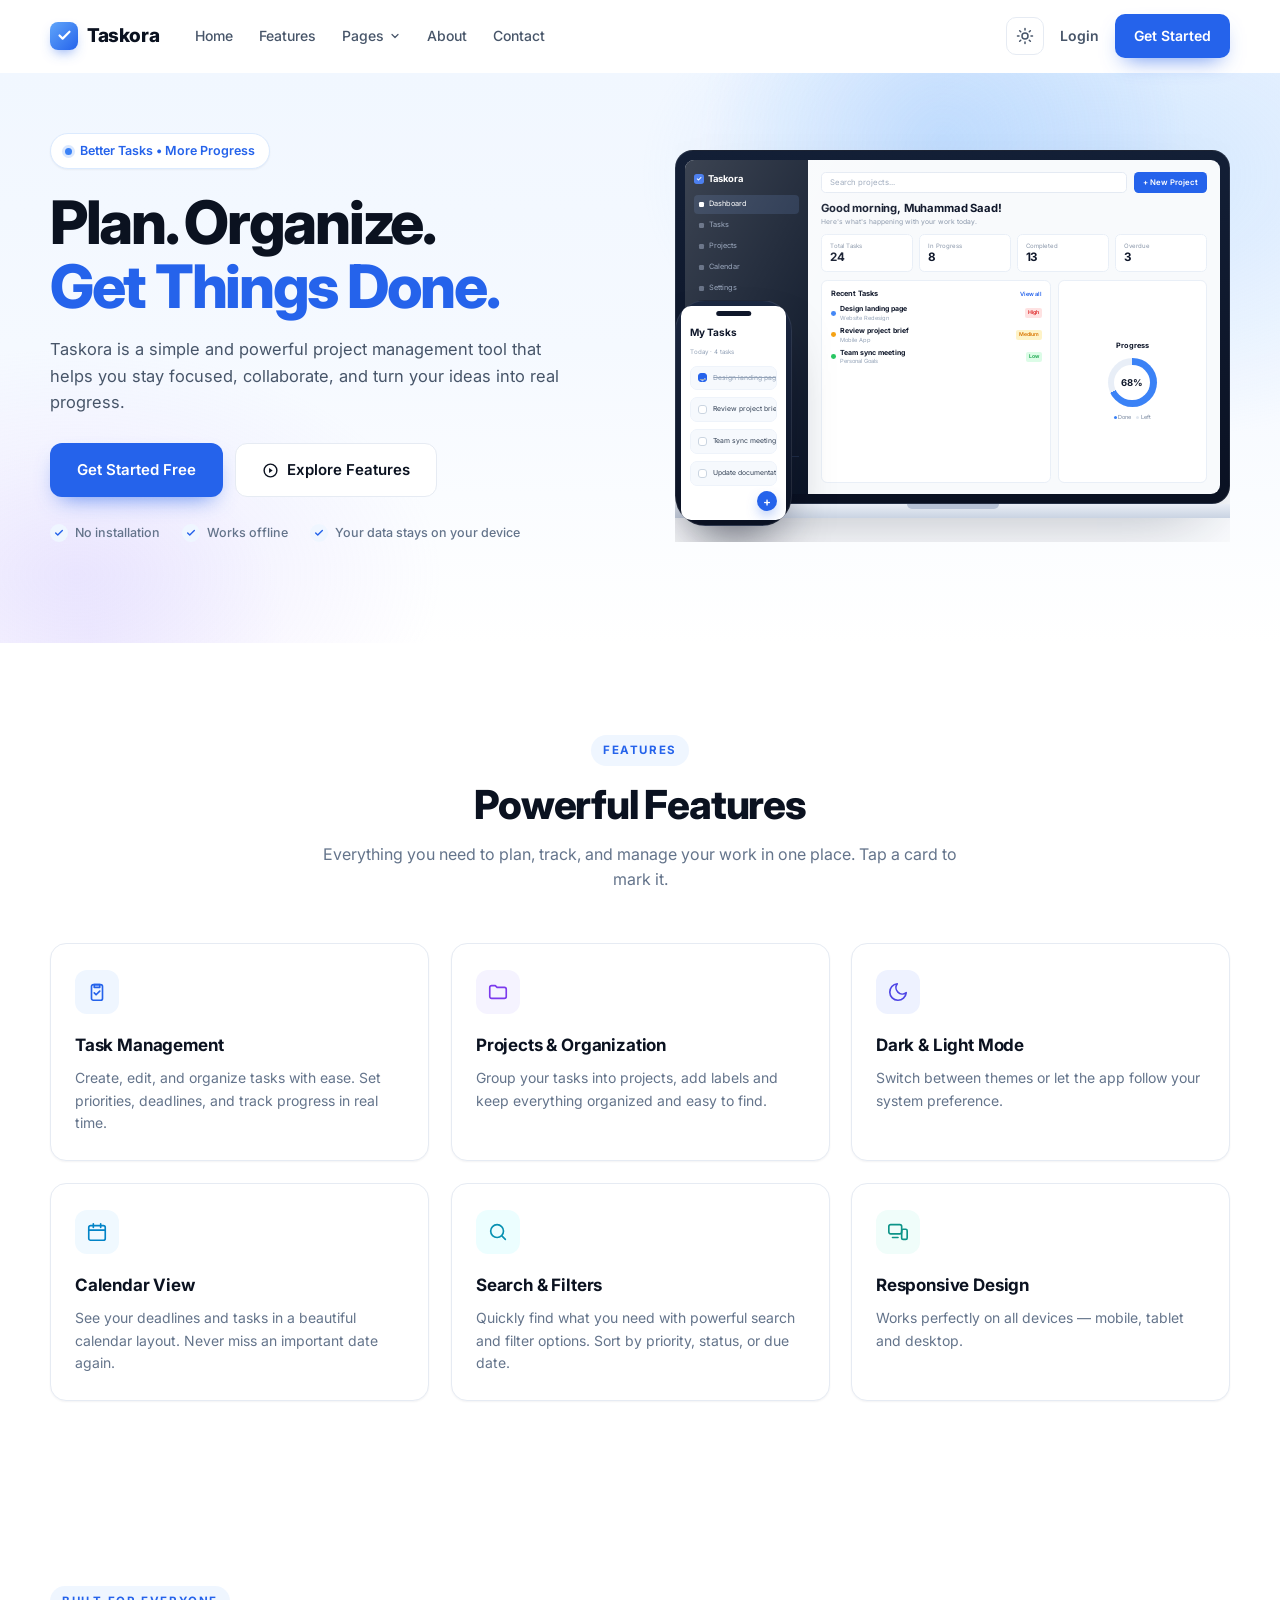
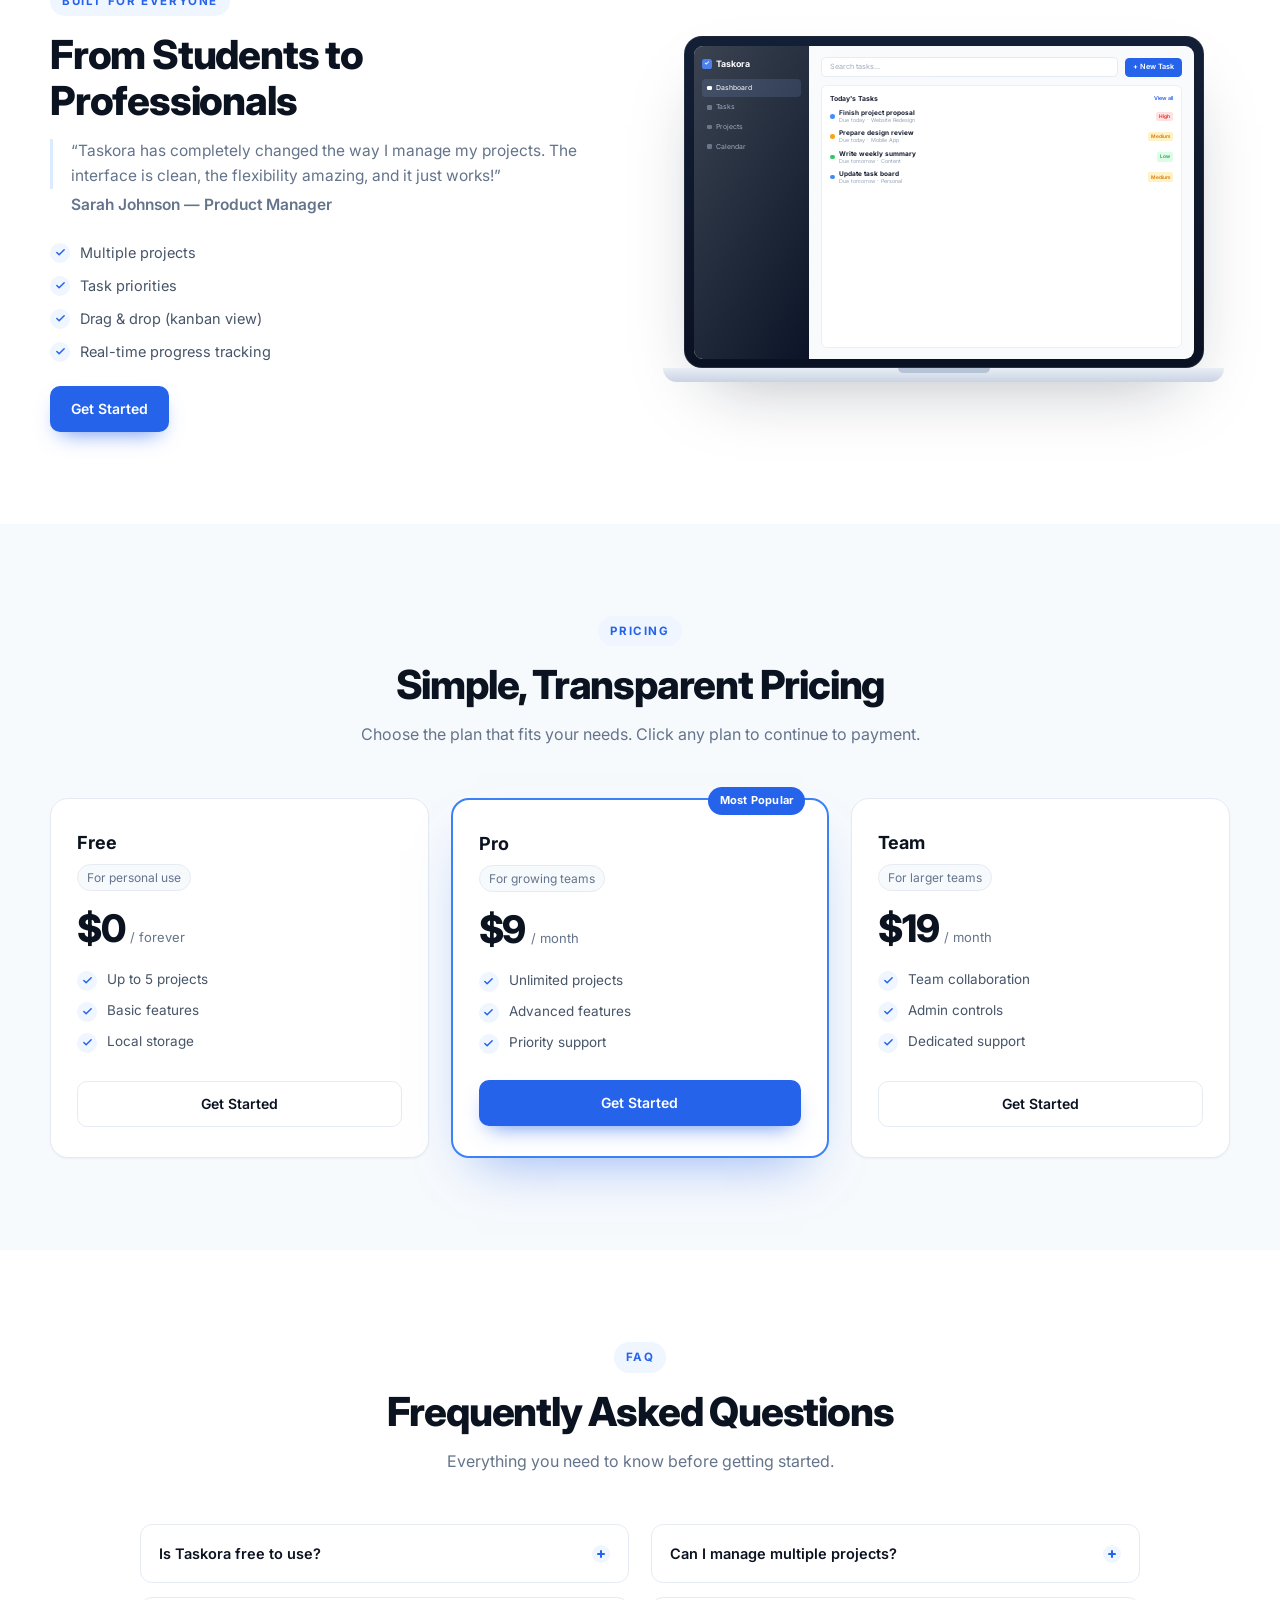
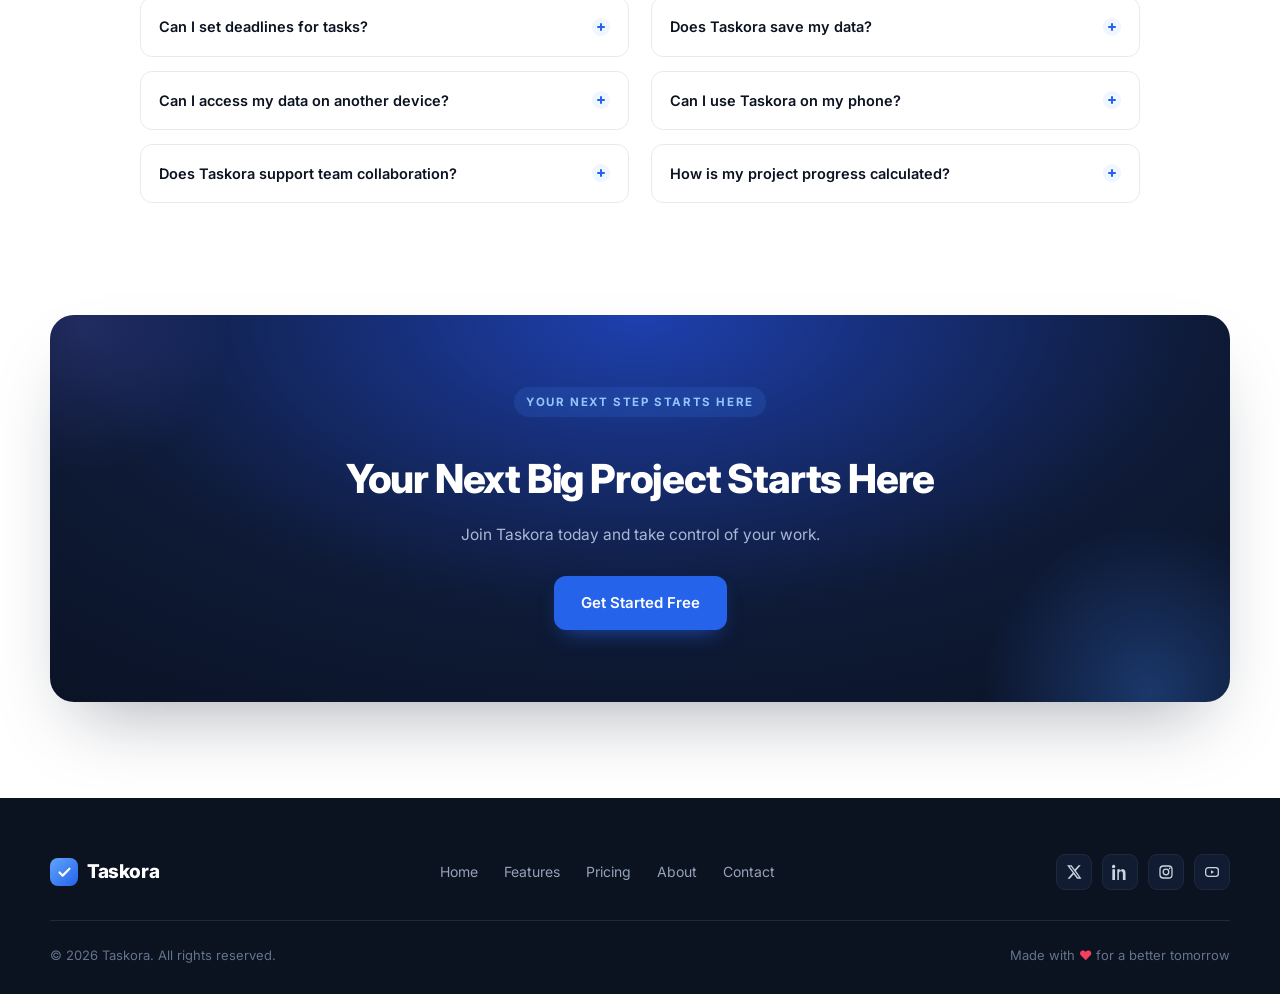
==== index.html @ 2af76110 "Add files via upload" ====
<!DOCTYPE html>
<html lang="en" data-theme="light">
<head>
<meta charset="UTF-8">
<meta name="viewport" content="width=device-width, initial-scale=1.0">
<title>Taskora — Plan. Organize. Get Things Done.</title>
<link rel="preconnect" href="https://fonts.googleapis.com">
<link rel="preconnect" href="https://fonts.gstatic.com" crossorigin>
<link href="https://fonts.googleapis.com/css2?family=Inter:wght@400;500;600;700;800&display=swap" rel="stylesheet">
<link rel="stylesheet" href="styles.css">
</head>
<body>

<header class="site-header" id="siteHeader">
  <div class="container nav">
    <a href="index.html" class="brand">
      <span class="brand-mark"><svg viewBox="0 0 24 24" width="15" height="15" fill="none" stroke="currentColor" stroke-width="3.4" stroke-linecap="round" stroke-linejoin="round"><path d="M20 6 9 17l-5-5"/></svg></span>
      Taskora
    </a>
    <nav class="nav-links" id="navLinks">
      <a href="index.html">Home</a>
      <a href="#features">Features</a>
      <div class="dropdown" id="pagesDropdown">
        <button class="dropdown-toggle" type="button" aria-expanded="false">Pages
          <svg width="12" height="12" viewBox="0 0 24 24" fill="none" stroke="currentColor" stroke-width="2.4" stroke-linecap="round" stroke-linejoin="round"><path d="m6 9 6 6 6-6"/></svg>
        </button>
        <div class="dropdown-menu" role="menu">
          <a href="app.html">Dashboard</a>
          <a href="app.html#tasks">Tasks</a>
          <a href="app.html#projects">Projects</a>
          <a href="app.html#calendar">Calendar</a>
          <a href="app.html#settings">Settings</a>
        </div>
      </div>
      <a href="#about">About</a>
      <a href="#contact">Contact</a>
      <div class="mobile-actions">
        <a href="signin.html" class="login">Login</a>
        <a href="loading.html" class="btn btn-primary">Get Started</a>
      </div>
    </nav>
    <div class="nav-actions">
      <button class="icon-btn theme-toggle" type="button" aria-label="Toggle theme">
        <svg class="icon-sun" viewBox="0 0 24 24" fill="none" stroke="currentColor" stroke-width="2" stroke-linecap="round"><circle cx="12" cy="12" r="4"/><path d="M12 2v2M12 20v2M4.9 4.9l1.4 1.4M17.7 17.7l1.4 1.4M2 12h2M20 12h2M4.9 19.1l1.4-1.4M17.7 6.3l1.4-1.4"/></svg>
        <svg class="icon-moon" viewBox="0 0 24 24" fill="none" stroke="currentColor" stroke-width="2" stroke-linecap="round" stroke-linejoin="round"><path d="M21 12.8A9 9 0 1 1 11.2 3a7 7 0 0 0 9.8 9.8z"/></svg>
      </button>
      <a href="signin.html" class="login">Login</a>
      <a href="loading.html" class="btn btn-primary">Get Started</a>
    </div>
    <button class="mobile-toggle" id="mobileToggle" type="button" aria-label="Open menu" aria-expanded="false">
      <svg width="20" height="20" viewBox="0 0 24 24" fill="none" stroke="currentColor" stroke-width="2.2" stroke-linecap="round"><path d="M4 7h16M4 12h16M4 17h16"/></svg>
    </button>
  </div>
</header>

<section class="hero">
  <div class="container hero-grid">
    <div class="hero-copy reveal">
      <span class="pill"><span class="dot"></span> Better Tasks • More Progress</span>
      <h1>Plan. Organize.<br><span class="text-blue">Get Things Done.</span></h1>
      <p>Taskora is a simple and powerful project management tool that helps you stay focused, collaborate, and turn your ideas into real progress.</p>
      <div class="hero-actions">
        <a href="loading.html" class="btn btn-primary btn-lg">Get Started Free</a>
        <a href="#features" class="btn btn-ghost btn-lg">
          <svg viewBox="0 0 24 24" width="17" height="17" fill="none" stroke="currentColor" stroke-width="2"><circle cx="12" cy="12" r="9"/><path d="m10 8.5 5 3.5-5 3.5z" fill="currentColor" stroke="none"/></svg>
          Explore Features
        </a>
      </div>
      <ul class="hero-points">
        <li><span class="tick-sm"><svg viewBox="0 0 24 24" width="10" height="10" fill="none" stroke="currentColor" stroke-width="3.4" stroke-linecap="round" stroke-linejoin="round"><path d="M20 6 9 17l-5-5"/></svg></span>No installation</li>
        <li><span class="tick-sm"><svg viewBox="0 0 24 24" width="10" height="10" fill="none" stroke="currentColor" stroke-width="3.4" stroke-linecap="round" stroke-linejoin="round"><path d="M20 6 9 17l-5-5"/></svg></span>Works offline</li>
        <li><span class="tick-sm"><svg viewBox="0 0 24 24" width="10" height="10" fill="none" stroke="currentColor" stroke-width="3.4" stroke-linecap="round" stroke-linejoin="round"><path d="M20 6 9 17l-5-5"/></svg></span>Your data stays on your device</li>
      </ul>
    </div>
    <div class="hero-visual reveal">
      <div class="device-laptop">
        <div class="laptop-screen">
          <div class="laptop-display">
            <div class="mini" aria-hidden="true">
              <aside class="mini-side">
                <div class="mini-brand"><span class="mini-mark">✓</span> Taskora</div>
                <div class="mini-nav"><span class="on">Dashboard</span><span>Tasks</span><span>Projects</span><span>Calendar</span><span>Settings</span></div>
                <div class="mini-user"><span class="ava">MS</span><div><b>Muhammad Saad</b><small>Free plan</small></div></div>
              </aside>
              <div class="mini-main">
                <div class="mini-top"><span class="mini-search">Search projects...</span><span class="mini-add">+ New Project</span></div>
                <div class="mini-greet">Good morning, Muhammad Saad!<span>Here's what's happening with your work today.</span></div>
                <div class="mini-stats">
                  <div class="mini-stat"><span>Total Tasks</span><b>24</b></div>
                  <div class="mini-stat"><span>In Progress</span><b>8</b></div>
                  <div class="mini-stat"><span>Completed</span><b>13</b></div>
                  <div class="mini-stat"><span>Overdue</span><b>3</b></div>
                </div>
                <div class="mini-bottom">
                  <div class="mini-panel">
                    <div class="mini-panel-head">Recent Tasks <span>View all</span></div>
                    <div class="mini-task"><i class="dot blue"></i><div><b>Design landing page</b><small>Website Redesign</small></div><em class="tag high">High</em></div>
                    <div class="mini-task"><i class="dot amber"></i><div><b>Review project brief</b><small>Mobile App</small></div><em class="tag med">Medium</em></div>
                    <div class="mini-task"><i class="dot green"></i><div><b>Team sync meeting</b><small>Personal Goals</small></div><em class="tag low">Low</em></div>
                  </div>
                  <div class="mini-panel center">
                    <div class="mini-panel-head">Progress</div>
                    <div class="donut" style="--p:68"><span>68%</span></div>
                    <div class="legend"><span><i style="background:#3b82f6"></i>Done</span><span><i style="background:#e2e8f0"></i>Left</span></div>
                  </div>
                </div>
              </div>
            </div>
          </div>
        </div>
        <div class="laptop-base"></div>
        <div class="device-phone" aria-hidden="true">
          <div class="phone-screen">
            <span class="phone-notch"></span>
            <div class="phone-title">My Tasks</div>
            <div class="phone-sub">Today · 4 tasks</div>
            <div class="phone-item done"><span class="cb">✓</span> Design landing page</div>
            <div class="phone-item"><span class="cb"></span> Review project brief</div>
            <div class="phone-item"><span class="cb"></span> Team sync meeting</div>
            <div class="phone-item"><span class="cb"></span> Update documentation</div>
            <div class="phone-fab">+</div>
          </div>
        </div>
      </div>
    </div>
  </div>
</section>

<section class="section" id="features">
  <div class="container">
    <div class="section-head reveal">
      <span class="eyebrow">Features</span>
      <h2>Powerful Features</h2>
      <p>Everything you need to plan, track, and manage your work in one place. Tap a card to mark it.</p>
    </div>
    <div class="features-grid" id="featuresGrid">
      <article class="feature-card reveal" data-feature="task-management">
        <div class="f-icon blue"><svg viewBox="0 0 24 24" fill="none" stroke="currentColor" stroke-width="1.8" stroke-linecap="round" stroke-linejoin="round"><rect x="6" y="4" width="12" height="17" rx="2"/><path d="M9 4h6v3H9z"/><path d="m9 13 2 2 4-4"/></svg></div>
        <h3>Task Management</h3>
        <p>Create, edit, and organize tasks with ease. Set priorities, deadlines, and track progress in real time.</p>
      </article>
      <article class="feature-card reveal" data-feature="projects" style="transition-delay:.06s">
        <div class="f-icon violet"><svg viewBox="0 0 24 24" fill="none" stroke="currentColor" stroke-width="1.8" stroke-linecap="round" stroke-linejoin="round"><path d="M3 7a2 2 0 0 1 2-2h4l2 2h8a2 2 0 0 1 2 2v8a2 2 0 0 1-2 2H5a2 2 0 0 1-2-2z"/></svg></div>
        <h3>Projects &amp; Organization</h3>
        <p>Group your tasks into projects, add labels and keep everything organized and easy to find.</p>
      </article>
      <article class="feature-card reveal" data-feature="dark-light" style="transition-delay:.12s">
        <div class="f-icon indigo"><svg viewBox="0 0 24 24" fill="none" stroke="currentColor" stroke-width="1.8" stroke-linecap="round" stroke-linejoin="round"><path d="M21 12.8A9 9 0 1 1 11.2 3a7 7 0 0 0 9.8 9.8z"/></svg></div>
        <h3>Dark &amp; Light Mode</h3>
        <p>Switch between themes or let the app follow your system preference.</p>
      </article>
      <article class="feature-card reveal" data-feature="calendar" style="transition-delay:.18s">
        <div class="f-icon sky"><svg viewBox="0 0 24 24" fill="none" stroke="currentColor" stroke-width="1.8" stroke-linecap="round" stroke-linejoin="round"><rect x="3" y="5" width="18" height="16" rx="2"/><path d="M8 3v4M16 3v4M3 10h18"/></svg></div>
        <h3>Calendar View</h3>
        <p>See your deadlines and tasks in a beautiful calendar layout. Never miss an important date again.</p>
      </article>
      <article class="feature-card reveal" data-feature="search" style="transition-delay:.24s">
        <div class="f-icon cyan"><svg viewBox="0 0 24 24" fill="none" stroke="currentColor" stroke-width="1.8" stroke-linecap="round" stroke-linejoin="round"><circle cx="11" cy="11" r="7"/><path d="m20 20-3.5-3.5"/></svg></div>
        <h3>Search &amp; Filters</h3>
        <p>Quickly find what you need with powerful search and filter options. Sort by priority, status, or due date.</p>
      </article>
      <article class="feature-card reveal" data-feature="responsive" style="transition-delay:.3s">
        <div class="f-icon teal"><svg viewBox="0 0 24 24" fill="none" stroke="currentColor" stroke-width="1.8" stroke-linecap="round" stroke-linejoin="round"><rect x="2" y="4" width="14" height="10" rx="2"/><path d="M6 18h6"/><rect x="16" y="9" width="6" height="11" rx="1.5"/></svg></div>
        <h3>Responsive Design</h3>
        <p>Works perfectly on all devices — mobile, tablet and desktop.</p>
      </article>
    </div>
  </div>
</section>



<section class="section" id="about">
  <div class="container split">
    <div class="reveal">
      <span class="eyebrow">Built for Everyone</span>
      <h2>From Students to Professionals</h2>
      <p class="quote">“Taskora has completely changed the way I manage my projects. The interface is clean, the flexibility amazing, and it just works!”</p>
      <p class="quote-author">Sarah Johnson — Product Manager</p>
      <ul class="check-list">
        <li><span class="tick"><svg viewBox="0 0 24 24" width="11" height="11" fill="none" stroke="currentColor" stroke-width="3.2" stroke-linecap="round" stroke-linejoin="round"><path d="M20 6 9 17l-5-5"/></svg></span>Multiple projects</li>
        <li><span class="tick"><svg viewBox="0 0 24 24" width="11" height="11" fill="none" stroke="currentColor" stroke-width="3.2" stroke-linecap="round" stroke-linejoin="round"><path d="M20 6 9 17l-5-5"/></svg></span>Task priorities</li>
        <li><span class="tick"><svg viewBox="0 0 24 24" width="11" height="11" fill="none" stroke="currentColor" stroke-width="3.2" stroke-linecap="round" stroke-linejoin="round"><path d="M20 6 9 17l-5-5"/></svg></span>Drag &amp; drop (kanban view)</li>
        <li><span class="tick"><svg viewBox="0 0 24 24" width="11" height="11" fill="none" stroke="currentColor" stroke-width="3.2" stroke-linecap="round" stroke-linejoin="round"><path d="M20 6 9 17l-5-5"/></svg></span>Real-time progress tracking</li>
      </ul>
      <a href="loading.html" class="btn btn-primary">Get Started</a>
    </div>
    <div class="reveal">
      <div class="device-laptop" style="max-width:520px;margin:0 auto">
        <div class="laptop-screen">
          <div class="laptop-display">
            <div class="mini" aria-hidden="true">
              <aside class="mini-side">
                <div class="mini-brand"><span class="mini-mark">✓</span> Taskora</div>
                <div class="mini-nav"><span class="on">Dashboard</span><span>Tasks</span><span>Projects</span><span>Calendar</span></div>
              </aside>
              <div class="mini-main">
                <div class="mini-top"><span class="mini-search">Search tasks...</span><span class="mini-add">+ New Task</span></div>
                <div class="mini-panel grow">
                  <div class="mini-panel-head">Today's Tasks <span>View all</span></div>
                  <div class="mini-task"><i class="dot blue"></i><div><b>Finish project proposal</b><small>Due today · Website Redesign</small></div><em class="tag high">High</em></div>
                  <div class="mini-task"><i class="dot amber"></i><div><b>Prepare design review</b><small>Due today · Mobile App</small></div><em class="tag med">Medium</em></div>
                  <div class="mini-task"><i class="dot green"></i><div><b>Write weekly summary</b><small>Due tomorrow · Content</small></div><em class="tag low">Low</em></div>
                  <div class="mini-task"><i class="dot blue"></i><div><b>Update task board</b><small>Due tomorrow · Personal</small></div><em class="tag med">Medium</em></div>
                </div>
              </div>
            </div>
          </div>
        </div>
        <div class="laptop-base"></div>
      </div>
    </div>
  </div>
</section>

<section class="section pricing" id="pricing">
  <div class="container">
    <div class="section-head reveal">
      <span class="eyebrow">Pricing</span>
      <h2>Simple, Transparent Pricing</h2>
      <p>Choose the plan that fits your needs. Click any plan to continue to payment.</p>
    </div>
    <div class="pricing-grid">
      <article class="price-card reveal" data-plan="free">
        <h3>Free</h3><span class="badge-soft">For personal use</span>
        <div class="price"><strong>$0</strong><span>/ forever</span></div>
        <ul class="check-list small">
          <li><span class="tick"><svg viewBox="0 0 24 24" width="11" height="11" fill="none" stroke="currentColor" stroke-width="3.2" stroke-linecap="round" stroke-linejoin="round"><path d="M20 6 9 17l-5-5"/></svg></span>Up to 5 projects</li>
          <li><span class="tick"><svg viewBox="0 0 24 24" width="11" height="11" fill="none" stroke="currentColor" stroke-width="3.2" stroke-linecap="round" stroke-linejoin="round"><path d="M20 6 9 17l-5-5"/></svg></span>Basic features</li>
          <li><span class="tick"><svg viewBox="0 0 24 24" width="11" height="11" fill="none" stroke="currentColor" stroke-width="3.2" stroke-linecap="round" stroke-linejoin="round"><path d="M20 6 9 17l-5-5"/></svg></span>Local storage</li>
        </ul>
        <a href="payment.html?plan=free" class="btn btn-ghost btn-block">Get Started</a>
      </article>
      <article class="price-card popular reveal" data-plan="pro" style="transition-delay:.06s">
        <span class="popular-badge">Most Popular</span>
        <h3>Pro</h3><span class="badge-soft">For growing teams</span>
        <div class="price"><strong>$9</strong><span>/ month</span></div>
        <ul class="check-list small">
          <li><span class="tick"><svg viewBox="0 0 24 24" width="11" height="11" fill="none" stroke="currentColor" stroke-width="3.2" stroke-linecap="round" stroke-linejoin="round"><path d="M20 6 9 17l-5-5"/></svg></span>Unlimited projects</li>
          <li><span class="tick"><svg viewBox="0 0 24 24" width="11" height="11" fill="none" stroke="currentColor" stroke-width="3.2" stroke-linecap="round" stroke-linejoin="round"><path d="M20 6 9 17l-5-5"/></svg></span>Advanced features</li>
          <li><span class="tick"><svg viewBox="0 0 24 24" width="11" height="11" fill="none" stroke="currentColor" stroke-width="3.2" stroke-linecap="round" stroke-linejoin="round"><path d="M20 6 9 17l-5-5"/></svg></span>Priority support</li>
        </ul>
        <a href="payment.html?plan=pro" class="btn btn-primary btn-block">Get Started</a>
      </article>
      <article class="price-card reveal" data-plan="team" style="transition-delay:.12s">
        <h3>Team</h3><span class="badge-soft">For larger teams</span>
        <div class="price"><strong>$19</strong><span>/ month</span></div>
        <ul class="check-list small">
          <li><span class="tick"><svg viewBox="0 0 24 24" width="11" height="11" fill="none" stroke="currentColor" stroke-width="3.2" stroke-linecap="round" stroke-linejoin="round"><path d="M20 6 9 17l-5-5"/></svg></span>Team collaboration</li>
          <li><span class="tick"><svg viewBox="0 0 24 24" width="11" height="11" fill="none" stroke="currentColor" stroke-width="3.2" stroke-linecap="round" stroke-linejoin="round"><path d="M20 6 9 17l-5-5"/></svg></span>Admin controls</li>
          <li><span class="tick"><svg viewBox="0 0 24 24" width="11" height="11" fill="none" stroke="currentColor" stroke-width="3.2" stroke-linecap="round" stroke-linejoin="round"><path d="M20 6 9 17l-5-5"/></svg></span>Dedicated support</li>
        </ul>
        <a href="payment.html?plan=team" class="btn btn-ghost btn-block">Get Started</a>
      </article>
    </div>
  </div>
</section>

<section class="section" id="faq">
  <div class="container">
    <div class="section-head reveal">
      <span class="eyebrow">FAQ</span>
      <h2>Frequently Asked Questions</h2>
      <p>Everything you need to know before getting started.</p>
    </div>
    <div class="faq-grid" id="faqGrid">
      <div class="faq-item reveal">
        <button class="faq-q" type="button" aria-expanded="false">Is Taskora free to use?<span class="plus"></span></button>
        <div class="faq-a"><p>Yes. Taskora offers a free plan with core task and project features. Paid plans unlock additional capacity and advanced options.</p></div>
      </div>
      <div class="faq-item reveal">
        <button class="faq-q" type="button" aria-expanded="false">Can I manage multiple projects?<span class="plus"></span></button>
        <div class="faq-a"><p>Yes. Create as many projects as your plan allows, group related tasks, and track each project’s progress from actual task completion.</p></div>
      </div>
      <div class="faq-item reveal">
        <button class="faq-q" type="button" aria-expanded="false">Can I set deadlines for tasks?<span class="plus"></span></button>
        <div class="faq-a"><p>Yes. Add due dates to any task and see them in your task list and calendar.</p></div>
      </div>
      <div class="faq-item reveal">
        <button class="faq-q" type="button" aria-expanded="false">Does Taskora save my data?<span class="plus"></span></button>
        <div class="faq-a"><p>Taskora stores your data locally in your browser. Clearing browser data may remove locally stored tasks, so export important work if needed.</p></div>
      </div>
      <div class="faq-item reveal">
        <button class="faq-q" type="button" aria-expanded="false">Can I access my data on another device?<span class="plus"></span></button>
        <div class="faq-a"><p>Cross-device sync requires a cloud account. In the local-first version, data stays on the device where it was created.</p></div>
      </div>
      <div class="faq-item reveal">
        <button class="faq-q" type="button" aria-expanded="false">Can I use Taskora on my phone?<span class="plus"></span></button>
        <div class="faq-a"><p>Yes. The interface is fully responsive and designed for mobile, tablet, and desktop screens.</p></div>
      </div>
      <div class="faq-item reveal">
        <button class="faq-q" type="button" aria-expanded="false">Does Taskora support team collaboration?<span class="plus"></span></button>
        <div class="faq-a"><p>Shared projects and real-time collaboration are part of the Team plan. Solo plans focus on personal task and project management.</p></div>
      </div>
      <div class="faq-item reveal">
        <button class="faq-q" type="button" aria-expanded="false">How is my project progress calculated?<span class="plus"></span></button>
        <div class="faq-a"><p>Progress is calculated from the status of the tasks inside each project. Completing a task updates the project’s progress immediately.</p></div>
      </div>
    </div>
  </div>
</section>

<section class="cta-section">
  <div class="container">
    <div class="cta-card reveal">
      <span class="eyebrow">Your Next Step Starts Here</span>
      <h2>Your Next Big Project Starts Here</h2>
      <p>Join Taskora today and take control of your work.</p>
      <a href="loading.html" class="btn btn-primary btn-lg">Get Started Free</a>
    </div>
  </div>
</section>

<footer class="site-footer" id="contact">
  <div class="container">
    <div class="footer-top">
      <a href="index.html" class="brand">
        <span class="brand-mark"><svg viewBox="0 0 24 24" width="15" height="15" fill="none" stroke="currentColor" stroke-width="3.4" stroke-linecap="round" stroke-linejoin="round"><path d="M20 6 9 17l-5-5"/></svg></span>
        Taskora
      </a>
      <nav class="footer-nav">
        <a href="index.html">Home</a>
        <a href="#features">Features</a>
        <a href="#pricing">Pricing</a>
        <a href="#about">About</a>
        <a href="#contact">Contact</a>
      </nav>
      <div class="socials">
        <a href="https://x.com" target="_blank" rel="noopener" class="social"><svg viewBox="0 0 24 24" fill="currentColor"><path d="M18.9 2H22l-7.2 8.2L23.3 22h-6.6l-5.2-6.8L5.6 22H2.4l7.7-8.8L1.6 2h6.8l4.7 6.2L18.9 2zm-1.2 18h1.8L7.4 3.9H5.5L17.7 20z"/></svg></a>
        <a href="https://linkedin.com" target="_blank" rel="noopener" class="social"><svg viewBox="0 0 24 24" fill="currentColor"><path d="M4.98 3.5A2.5 2.5 0 1 1 0 3.5a2.5 2.5 0 0 1 4.98 0zM.5 8h4v16h-4zM8 8h3.8v2.2h.1c.5-1 1.8-2.2 3.7-2.2 4 0 4.7 2.6 4.7 6V24h-4v-8.5c0-2-.04-4.6-2.8-4.6-2.8 0-3.2 2.2-3.2 4.5V24H8z"/></svg></a>
        <a href="https://instagram.com" target="_blank" rel="noopener" class="social"><svg viewBox="0 0 24 24" fill="none" stroke="currentColor" stroke-width="1.9"><rect x="3" y="3" width="18" height="18" rx="5"/><circle cx="12" cy="12" r="4.2"/><circle cx="17.4" cy="6.6" r="1.2" fill="currentColor" stroke="none"/></svg></a>
        <a href="https://youtube.com" target="_blank" rel="noopener" class="social"><svg viewBox="0 0 24 24" fill="none" stroke="currentColor" stroke-width="1.9" stroke-linejoin="round"><rect x="2.5" y="5.5" width="19" height="13" rx="4"/><path d="m10.5 9.5 4.5 2.5-4.5 2.5z" fill="currentColor" stroke="none"/></svg></a>
      </div>
    </div>
    <div class="footer-bottom">
      <span>© 2026 Taskora. All rights reserved.</span>
      <span>Made with <span class="heart">♥</span> for a better tomorrow</span>
    </div>
  </div>
</footer>

<script src="app.js"></script>
<script>
(function(){
  'use strict';

  /* Header scroll */
  const header = document.getElementById('siteHeader');
  window.addEventListener('scroll', () => {
    header.classList.toggle('scrolled', window.scrollY > 8);
  }, { passive:true });

  /* Mobile menu */
  const mt = document.getElementById('mobileToggle');
  const nav = document.getElementById('navLinks');
  if (mt && nav){
    mt.addEventListener('click', () => {
      const open = nav.classList.toggle('open');
      mt.setAttribute('aria-expanded', String(open));
    });
    nav.querySelectorAll('a').forEach(a => a.addEventListener('click', () => {
      nav.classList.remove('open'); mt.setAttribute('aria-expanded','false');
    }));
  }

  /* Pages dropdown */
  const dd = document.getElementById('pagesDropdown');
  if (dd){
    const btn = dd.querySelector('.dropdown-toggle');
    btn.addEventListener('click', e => {
      e.stopPropagation();
      const open = dd.classList.toggle('open');
      btn.setAttribute('aria-expanded', String(open));
    });
    document.addEventListener('click', () => {
      dd.classList.remove('open'); btn.setAttribute('aria-expanded','false');
    });
  }

  /* Reveal */
  const io = 'IntersectionObserver' in window
    ? new IntersectionObserver(entries => {
        entries.forEach(en => {
          if (en.isIntersecting){ en.target.classList.add('visible'); io.unobserve(en.target); }
        });
      }, { threshold:0.1, rootMargin:'0px 0px -50px 0px' })
    : null;
  document.querySelectorAll('.reveal').forEach(el => io ? io.observe(el) : el.classList.add('visible'));

  /* ================= FEATURE CARDS: CLICK → SCALE + MARK ================= */
  document.querySelectorAll('.feature-card').forEach(card => {
    card.addEventListener('click', () => {
      const wasSelected = card.classList.contains('selected');
      card.classList.toggle('selected');

      // Smooth upscale bounce on every click
      card.animate([
        { transform: 'scale(1)' },
        { transform: 'scale(1.06)' },
        { transform: wasSelected ? 'scale(1)' : 'scale(1.03)' }
      ], {
        duration: 380,
        easing: 'cubic-bezier(.2,.7,.2,1)',
        fill: 'forwards'
      });

      // Small toast on selection
      if (!wasSelected){
        const title = card.querySelector('h3')?.textContent || 'Feature';
        TK.toast('✓ Marked: ' + title, 'success');
      }
    });
  });

  /* ================= PRICING CARD: WHOLE CARD → PAYMENT ================= */
  document.querySelectorAll('.price-card').forEach(card => {
    card.addEventListener('click', e => {
      // If clicked directly on the anchor, let default happen
      if (e.target.closest('a')) return;
      const plan = card.dataset.plan || 'free';
      window.location.href = 'payment.html?plan=' + encodeURIComponent(plan);
    });
  });

  /* ================= FAQ SMOOTH ACCORDION ================= */
  document.querySelectorAll('.faq-item').forEach(item => {
    const btn = item.querySelector('.faq-q');
    const panel = item.querySelector('.faq-a');
    if (!btn || !panel) return;
    btn.addEventListener('click', () => {
      const isOpen = item.classList.toggle('open');
      btn.setAttribute('aria-expanded', String(isOpen));
      panel.style.maxHeight = isOpen ? panel.scrollHeight + 'px' : '0px';
    });
  });
  window.addEventListener('resize', () => {
    document.querySelectorAll('.faq-item.open .faq-a').forEach(p => {
      p.style.maxHeight = p.scrollHeight + 'px';
    });
  });
})();
</script>
</body>
</html>
---- styles.css ----
/* ============================================================
   TOKENS
   ============================================================ */
:root{
  --blue-700:#1d4ed8; --blue-600:#2563eb; --blue-500:#3b82f6;
  --blue-100:#dbeafe; --blue-50:#eff6ff;
  --ink:#0b1220; --slate-700:#334155; --slate-600:#475569;
  --slate-500:#64748b; --slate-400:#94a3b8;
  --line:#e6ebf3; --bg:#fff; --bg-soft:#f7fafd; --card:#fff;
  --nav-bg:rgba(255,255,255,.85);
  --shadow-sm:0 1px 2px rgba(15,23,42,.05);
  --shadow-md:0 14px 34px -16px rgba(15,23,42,.22);
  --shadow-lg:0 36px 70px -28px rgba(15,23,42,.35);
  --danger:#dc2626; --danger-bg:#fef2f2;
  --success:#16a34a;
  --nav-h:72px;
}
[data-theme="dark"]{
  --ink:#e9eefb; --slate-700:#c7d2e4; --slate-600:#a7b3c8;
  --slate-500:#8b98ae; --slate-400:#6e7d95;
  --line:#1c2740; --bg:#0a1122; --bg-soft:#0d162c; --card:#0f1a33;
  --blue-50:#0e1c38; --nav-bg:rgba(10,17,34,.85);
  --shadow-sm:0 1px 2px rgba(0,0,0,.4);
  --shadow-md:0 14px 34px -16px rgba(0,0,0,.6);
  --shadow-lg:0 36px 70px -28px rgba(0,0,0,.7);
  --danger:#f87171; --danger-bg:#2a0f14;
  --success:#4ade80;
}
*,*::before,*::after{box-sizing:border-box}
html{scroll-behavior:smooth;overflow-x:hidden}
body{
  margin:0;font-family:'Inter',system-ui,-apple-system,'Segoe UI',Roboto,sans-serif;
  background:var(--bg);color:var(--ink);line-height:1.6;
  -webkit-font-smoothing:antialiased;overflow-x:hidden;max-width:100vw;
  transition:background-color .3s,color .3s;
}
h1,h2,h3,h4,p{margin:0} a{color:inherit;text-decoration:none}
button{font:inherit;color:inherit;background:none;border:none;cursor:pointer}
ul{margin:0;padding:0;list-style:none}
img,svg{display:block}
::selection{background:rgba(37,99,235,.22)}
:focus-visible{outline:2px solid var(--blue-500);outline-offset:3px;border-radius:6px}
.container{width:min(1180px,100% - 32px);margin-inline:auto}
[hidden]{display:none!important}

.btn{display:inline-flex;align-items:center;justify-content:center;gap:8px;
  font-weight:600;font-size:14px;padding:11px 20px;border-radius:10px;
  border:1px solid transparent;white-space:nowrap;position:relative;
  transition:transform .25s cubic-bezier(.2,.7,.2,1),box-shadow .25s,background-color .2s,border-color .2s,color .2s}
.btn-primary{background:var(--blue-600);color:#fff;box-shadow:0 10px 22px -10px rgba(37,99,235,.75)}
.btn-primary:hover{background:var(--blue-700);transform:translateY(-1px);box-shadow:0 14px 28px -10px rgba(37,99,235,.85)}
.btn-ghost{background:var(--card);border-color:var(--line);color:var(--ink)}
.btn-ghost:hover{border-color:#bfd6fb;background:var(--blue-50)}
.btn-danger{background:var(--danger);color:#fff}
.btn-danger:hover{filter:brightness(.92)}
.btn-lg{padding:14px 26px;font-size:15px;border-radius:12px}
.btn-sm{padding:7px 12px;font-size:12.5px;border-radius:8px}
.btn-block{width:100%}
.btn:active{transform:translateY(0) scale(.99)}
.btn:disabled{opacity:.6;cursor:not-allowed;transform:none}
.btn.loading{color:transparent!important;pointer-events:none}
.btn.loading::after{content:"";position:absolute;width:18px;height:18px;
  border:2.5px solid rgba(255,255,255,.35);border-top-color:#fff;border-radius:50%;
  animation:spin .7s linear infinite;top:50%;left:50%;margin:-9px 0 0 -9px}
@keyframes spin{to{transform:rotate(360deg)}}

.eyebrow{display:inline-block;font-size:11.5px;font-weight:700;letter-spacing:.14em;
  text-transform:uppercase;color:var(--blue-600);background:var(--blue-50);
  padding:6px 12px;border-radius:999px;margin-bottom:16px}
.section{padding:92px 0}
.section-head{max-width:660px;margin:0 auto 50px;text-align:center}
.section-head h2{font-size:clamp(26px,3.4vw,40px);line-height:1.15;letter-spacing:-.03em;font-weight:800;margin-bottom:14px}
.section-head p{color:var(--slate-500);font-size:16px}

/* Header */
.site-header{position:sticky;top:0;z-index:100;background:var(--nav-bg);
  -webkit-backdrop-filter:saturate(180%) blur(16px);backdrop-filter:saturate(180%) blur(16px);
  border-bottom:1px solid transparent;transition:border-color .25s,box-shadow .25s}
.site-header.scrolled{border-bottom-color:var(--line);box-shadow:0 10px 30px -24px rgba(15,23,42,.55)}
.nav{display:flex;align-items:center;gap:24px;height:var(--nav-h);min-width:0}
.brand{display:flex;align-items:center;gap:9px;font-weight:800;font-size:19px;letter-spacing:-.02em;flex:none}
.brand-mark{width:28px;height:28px;border-radius:8px;flex:none;
  background:linear-gradient(135deg,#60a5fa,#2563eb);display:grid;place-items:center;color:#fff;
  box-shadow:0 6px 14px -6px rgba(37,99,235,.8)}
.nav-links{display:flex;align-items:center;gap:2px;min-width:0}
.nav-links>a,.dropdown-toggle{display:inline-flex;align-items:center;gap:5px;
  padding:9px 12px;border-radius:8px;font-size:14px;font-weight:500;
  color:var(--slate-600);transition:color .2s,background-color .2s;white-space:nowrap}
.nav-links>a:hover,.dropdown-toggle:hover{color:var(--ink);background:var(--blue-50)}
.nav-actions{margin-left:auto;display:flex;align-items:center;gap:10px;flex:none}
.login{font-size:14px;font-weight:600;color:var(--slate-600);padding:9px 6px;border-radius:8px}
.login:hover{color:var(--ink)}
.nav-actions .btn{padding:10px 18px}
.icon-btn{width:38px;height:38px;border-radius:10px;border:1px solid var(--line);
  background:var(--card);display:grid;place-items:center;color:var(--slate-600);
  transition:color .2s,border-color .2s,background-color .2s}
.icon-btn:hover{color:var(--blue-600);border-color:#c9dcfb}
.icon-btn svg{width:18px;height:18px}
.theme-toggle .icon-moon{display:none}
[data-theme="dark"] .theme-toggle .icon-sun{display:none}
[data-theme="dark"] .theme-toggle .icon-moon{display:block}

.dropdown{position:relative}
.dropdown-menu{position:absolute;top:calc(100% + 8px);left:0;min-width:190px;
  background:var(--card);border:1px solid var(--line);border-radius:12px;
  box-shadow:var(--shadow-md);padding:6px;
  opacity:0;visibility:hidden;transform:translateY(6px);
  transition:opacity .18s,transform .18s,visibility .18s}
.dropdown.open .dropdown-menu{opacity:1;visibility:visible;transform:none}
.dropdown-menu a{display:flex;align-items:center;padding:9px 12px;border-radius:8px;
  font-size:13.5px;font-weight:500;color:var(--slate-600)}
.dropdown-menu a:hover{background:var(--blue-50);color:var(--blue-600)}
.mobile-actions{display:none}
.mobile-toggle{display:none;width:40px;height:40px;border-radius:10px;
  border:1px solid var(--line);background:var(--card);place-items:center;color:var(--ink)}

/* Hero */
.hero{position:relative;overflow:hidden;padding:60px 0 100px;
  background:
    radial-gradient(58% 76% at 86% 18%, rgba(147,197,253,.34), transparent 62%),
    radial-gradient(46% 64% at 6% 88%, rgba(196,181,253,.24), transparent 62%),
    linear-gradient(180deg,#f1f7ff 0%,#f5f9ff 48%,#fff 100%)}
[data-theme="dark"] .hero{background:
    radial-gradient(58% 76% at 86% 18%, rgba(37,99,235,.18), transparent 62%),
    radial-gradient(46% 64% at 6% 88%, rgba(109,40,217,.14), transparent 62%),
    linear-gradient(180deg,#0b1428 0%,#0a1122 100%)}
.hero::before{content:"";position:absolute;width:520px;height:520px;border-radius:50%;
  background:radial-gradient(circle,rgba(96,165,250,.24),transparent 66%);
  top:-190px;right:6%;filter:blur(6px);pointer-events:none}
.hero::after{content:"";position:absolute;width:420px;height:420px;border-radius:50%;
  background:radial-gradient(circle,rgba(196,181,253,.18),transparent 66%);
  bottom:-200px;left:-120px;pointer-events:none}
.hero-grid{display:grid;grid-template-columns:1.02fr .98fr;gap:48px;align-items:center;
  position:relative;z-index:1;min-width:0}
.hero-grid>*{min-width:0}
.pill{display:inline-flex;align-items:center;gap:8px;padding:7px 14px;border-radius:999px;
  background:var(--card);border:1px solid var(--blue-100);
  font-size:12.5px;font-weight:600;color:var(--blue-600);box-shadow:var(--shadow-sm)}
.pill .dot{width:7px;height:7px;border-radius:50%;background:var(--blue-500);
  box-shadow:0 0 0 3px rgba(59,130,246,.18)}
.hero h1{font-size:clamp(34px,5vw,60px);line-height:1.06;letter-spacing:-.038em;
  font-weight:800;margin:22px 0 18px;word-wrap:break-word}
.text-blue{color:var(--blue-600)}
.hero p{max-width:530px;color:var(--slate-600);font-size:16.5px}
.hero-actions{display:flex;gap:12px;margin:28px 0 26px;flex-wrap:wrap}
.hero-points{display:flex;gap:22px;flex-wrap:wrap}
.hero-points li{display:flex;align-items:center;gap:7px;font-size:12.5px;
  font-weight:500;color:var(--slate-500)}
.tick-sm{width:18px;height:18px;border-radius:50%;background:var(--blue-50);
  color:var(--blue-600);display:grid;place-items:center;flex:none}
.hero-visual{position:relative;display:flex;justify-content:flex-end;
  overflow:hidden;padding:16px 0 24px}

/* Mini app preview */
.mini{display:grid;grid-template-columns:23% 1fr;height:100%;
  font-size:7px;font-size:1.45cqw;line-height:1.45;color:#0f172a;background:#f8fafc}
.mini-side{background:#0b1527;color:#8b9ab3;padding:1.6em 1.1em;
  display:flex;flex-direction:column;gap:1.2em;min-width:0}
.mini-brand{display:flex;align-items:center;gap:.5em;color:#fff;font-weight:700;
  font-size:1.22em;white-space:nowrap}
.mini-mark{width:1.5em;height:1.5em;border-radius:.4em;background:#2563eb;color:#fff;
  display:grid;place-items:center;font-size:.72em;flex:none}
.mini-nav{display:flex;flex-direction:column;gap:.3em;font-size:.95em;min-width:0}
.mini-nav span{padding:.55em .8em;border-radius:.55em;display:flex;align-items:center;
  gap:.6em;white-space:nowrap;overflow:hidden;text-overflow:ellipsis}
.mini-nav span::before{content:"";width:.65em;height:.65em;border-radius:.18em;
  background:currentColor;opacity:.55;flex:none}
.mini-nav .on{background:#1b2a45;color:#fff}.mini-nav .on::before{opacity:1}
.mini-user{margin-top:auto;display:flex;gap:.6em;align-items:center;
  padding-top:1em;border-top:1px solid #1b2a45}
.mini-user>div{min-width:0}
.mini-user .ava{width:2.1em;height:2.1em;border-radius:50%;background:#1d4ed8;
  color:#fff;display:grid;place-items:center;font-size:.72em;font-weight:700;flex:none}
.mini-user b{display:block;color:#e2e8f0;font-size:.9em;line-height:1.25;
  white-space:nowrap;overflow:hidden;text-overflow:ellipsis}
.mini-user small{display:block;font-size:.72em;color:#64748b}
.mini-main{padding:1.5em 1.7em;display:flex;flex-direction:column;gap:1.1em;
  min-width:0;overflow:hidden}
.mini-top{display:flex;align-items:center;gap:1em}
.mini-search{background:#fff;border:1px solid #e4eaf3;border-radius:.6em;
  padding:.55em 1em;color:#9aa7ba;flex:1;min-width:0;white-space:nowrap;
  overflow:hidden;text-overflow:ellipsis}
.mini-add{background:#2563eb;color:#fff;padding:.6em 1.1em;border-radius:.6em;
  font-weight:600;white-space:nowrap;flex:none}
.mini-greet{font-weight:700;font-size:1.45em;letter-spacing:-.015em;line-height:1.2}
.mini-greet span{display:block;font-size:.6em;font-weight:400;color:#8a97aa;
  margin-top:.35em;letter-spacing:0}
.mini-stats{display:grid;grid-template-columns:repeat(4,minmax(0,1fr));gap:.8em}
.mini-stat{background:#fff;border:1px solid #e9eff7;border-radius:.7em;
  padding:.8em 1em;display:flex;flex-direction:column;gap:.1em;min-width:0}
.mini-stat span{font-size:.78em;color:#8a97aa;white-space:nowrap;overflow:hidden;text-overflow:ellipsis}
.mini-stat b{font-size:1.5em;line-height:1.15;letter-spacing:-.02em}
.mini-bottom{display:grid;grid-template-columns:1.55fr 1fr;gap:.9em;flex:1;min-height:0}
.mini-panel{background:#fff;border:1px solid #e9eff7;border-radius:.8em;
  padding:1em 1.1em;display:flex;flex-direction:column;gap:.75em;min-height:0;overflow:hidden}
.mini-panel.grow{flex:1}
.mini-panel-head{display:flex;justify-content:space-between;align-items:center;
  gap:.6em;font-weight:700;font-size:.95em}
.mini-panel-head span{font-size:.78em;color:#2563eb;font-weight:600;white-space:nowrap}
.mini-task{display:flex;align-items:center;gap:.65em;font-size:.9em;min-width:0}
.mini-task>div{min-width:0;line-height:1.25}
.mini-task .dot{width:.7em;height:.7em;border-radius:50%;flex:none}
.dot.blue{background:#3b82f6}.dot.amber{background:#f59e0b}.dot.green{background:#22c55e}
.mini-task b{display:block;font-size:1em;white-space:nowrap;overflow:hidden;text-overflow:ellipsis}
.mini-task small{display:block;color:#94a3b8;font-size:.82em;white-space:nowrap;overflow:hidden;text-overflow:ellipsis}
.mini-task .tag{margin-left:auto;font-style:normal;font-size:.75em;font-weight:600;
  padding:.25em .55em;border-radius:.4em;flex:none}
.tag.high{background:#fee2e2;color:#dc2626}.tag.med{background:#fef3c7;color:#d97706}
.tag.low{background:#dcfce7;color:#16a34a}
.mini-panel.center{align-items:center;justify-content:center;gap:.55em}
.donut{position:relative;width:6.4em;height:6.4em;border-radius:50%;
  background:conic-gradient(#3b82f6 calc(var(--p) * 1%),#e8eef7 0);
  display:grid;place-items:center;margin:.2em 0}
.donut::before{content:"";position:absolute;inset:.9em;border-radius:50%;background:#fff}
.donut span{position:relative;font-weight:700;font-size:1.22em}
.legend{display:flex;gap:.9em;font-size:.72em;color:#7b8aa0;flex-wrap:wrap;justify-content:center}
.legend i{width:.55em;height:.55em;border-radius:50%;display:inline-block;margin-right:.3em}
.proj-row{display:flex;align-items:center;gap:.8em;padding:.42em 0;
  border-bottom:1px dashed #eef3fa;min-width:0}
.proj-row:last-child{border-bottom:none}
.proj-ico{width:2.2em;height:2.2em;border-radius:.55em;background:#eef4ff;color:#2563eb;
  display:grid;place-items:center;flex:none;font-size:.88em;font-weight:700}
.proj-info{flex:1;min-width:0}
.proj-info b{display:block;font-size:.95em;white-space:nowrap;overflow:hidden;text-overflow:ellipsis}
.proj-info small{font-size:.78em;color:#94a3b8}
.proj-progress{width:32%;display:flex;align-items:center;gap:.6em;flex:none}
.bar{height:.55em;background:#e9eff7;border-radius:99px;flex:1;overflow:hidden}
.bar i{display:block;height:100%;border-radius:99px;background:#3b82f6}
.proj-progress em{font-style:normal;font-size:.78em;color:#64748b;width:2.7em;text-align:right}

.device-laptop{position:relative;width:100%;max-width:100%;margin-left:auto}
.laptop-screen{background:linear-gradient(180deg,#131f36,#0a1122);border-radius:18px;
  padding:9px;border:1px solid rgba(255,255,255,.08);box-shadow:var(--shadow-lg)}
.laptop-display{background:#f8fafc;border-radius:9px;overflow:hidden;
  aspect-ratio:16/10;position:relative;container-type:inline-size}
.laptop-display::after{content:"";position:absolute;inset:0;pointer-events:none;
  background:linear-gradient(118deg,rgba(255,255,255,.20),transparent 42%)}
.laptop-base{height:14px;margin:0 -4%;border-radius:0 0 16px 16px;
  background:linear-gradient(180deg,#e9eef6,#c9d3e2);position:relative}
.laptop-base::after{content:"";position:absolute;left:50%;top:0;transform:translateX(-50%);
  width:92px;height:5px;border-radius:0 0 8px 8px;background:#b6c2d6}

.device-phone{position:absolute;left:0;bottom:-8px;width:21%;max-width:126px;z-index:3;
  background:linear-gradient(180deg,#1b2740,#0a1122);border-radius:1.9em;padding:5px;
  border:1px solid rgba(255,255,255,.09);box-shadow:0 30px 55px -22px rgba(2,6,23,.7)}
.phone-screen{position:relative;background:#fff;border-radius:1.55em;overflow:hidden;
  aspect-ratio:9/18.5;padding:12px 9px 9px;display:flex;flex-direction:column;gap:7px;font-size:6.5px}
.phone-notch{position:absolute;top:5px;left:50%;transform:translateX(-50%);
  width:34%;height:5px;border-radius:99px;background:#0f172a}
.phone-title{font-weight:700;font-size:1.55em;margin-top:6px;color:#0f172a}
.phone-sub{font-size:.95em;color:#94a3b8;margin-bottom:2px}
.phone-item{display:flex;align-items:center;gap:6px;background:#f6f9fd;
  border:1px solid #eef3fa;border-radius:7px;padding:6px 7px;color:#334155;
  font-size:1.05em;white-space:nowrap;overflow:hidden;text-overflow:ellipsis}
.phone-item .cb{width:9px;height:9px;border-radius:3px;border:1px solid #cbd5e1;
  background:#fff;display:grid;place-items:center;font-size:7px;flex:none;color:#fff}
.phone-item.done{color:#94a3b8;text-decoration:line-through}
.phone-item.done .cb{background:#2563eb;border-color:#2563eb}
.phone-fab{position:absolute;right:9px;bottom:9px;width:20px;height:20px;border-radius:50%;
  background:#2563eb;color:#fff;display:grid;place-items:center;font-size:12px;
  font-weight:600;box-shadow:0 6px 14px -4px rgba(37,99,235,.7)}

/* Features */
.features-grid{display:grid;grid-template-columns:repeat(3,1fr);gap:22px}
.features-grid>*{min-width:0}
.feature-card{position:relative;background:var(--card);border:1px solid var(--line);
  border-radius:16px;padding:26px 24px;box-shadow:var(--shadow-sm);cursor:pointer;
  transition:transform .4s cubic-bezier(.2,.7,.2,1),box-shadow .4s,border-color .3s,background-color .3s;
  will-change:transform;transform-origin:center;overflow:hidden}
.feature-card:hover{transform:translateY(-6px) scale(1.025);z-index:1;
  box-shadow:0 26px 52px -22px rgba(15,23,42,.30);border-color:#cfe0fb}
.feature-card.selected{border-color:var(--blue-500);background:var(--blue-50);
  box-shadow:0 22px 48px -20px rgba(37,99,235,.35),0 0 0 1px rgba(59,130,246,.25)}
.feature-card.selected::after{content:"✓";position:absolute;top:14px;right:14px;
  width:26px;height:26px;border-radius:50%;background:var(--blue-600);color:#fff;
  display:grid;place-items:center;font-weight:700;font-size:14px;
  animation:checkPop .35s cubic-bezier(.2,.7,.2,1)}
@keyframes checkPop{0%{transform:scale(0) rotate(-45deg)}60%{transform:scale(1.25) rotate(8deg)}100%{transform:scale(1) rotate(0)}}
.feature-card .f-icon{width:44px;height:44px;border-radius:12px;display:grid;
  place-items:center;margin-bottom:18px;transition:transform .4s cubic-bezier(.2,.7,.2,1)}
.feature-card.selected .f-icon,.feature-card:hover .f-icon{transform:rotate(-6deg) scale(1.08)}
.f-icon svg{width:22px;height:22px}
.f-icon.blue{background:#eff6ff;color:#2563eb}
.f-icon.violet{background:#f5f3ff;color:#7c3aed}
.f-icon.indigo{background:#eef2ff;color:#4f46e5}
.f-icon.sky{background:#f0f9ff;color:#0284c7}
.f-icon.cyan{background:#ecfeff;color:#0891b2}
.f-icon.teal{background:#f0fdfa;color:#0d9488}
[data-theme="dark"] .f-icon.blue{background:rgba(59,130,246,.16);color:#93c5fd}
[data-theme="dark"] .f-icon.violet{background:rgba(139,92,246,.16);color:#c4b5fd}
[data-theme="dark"] .f-icon.indigo{background:rgba(99,102,241,.16);color:#a5b4fc}
[data-theme="dark"] .f-icon.sky{background:rgba(14,165,233,.16);color:#7dd3fc}
[data-theme="dark"] .f-icon.cyan{background:rgba(6,182,212,.16);color:#67e8f9}
[data-theme="dark"] .f-icon.teal{background:rgba(20,184,166,.16);color:#5eead4}
.feature-card h3{font-size:17px;font-weight:700;letter-spacing:-.01em;margin-bottom:8px}
.feature-card p{font-size:14px;color:var(--slate-500)}

/* Stats */
.stats{background:linear-gradient(180deg,#f5f9ff,#eef5ff);padding:72px 0}
[data-theme="dark"] .stats{background:linear-gradient(180deg,#0d1830,#0a1122)}
.stats-grid{display:grid;grid-template-columns:.86fr 1.5fr;gap:48px;align-items:center}
.stats-grid>*{min-width:0}
.stats h2{font-size:clamp(24px,3.2vw,38px);line-height:1.15;letter-spacing:-.03em;font-weight:800;margin-bottom:14px}
.stats p{color:var(--slate-500);font-size:15px;margin-bottom:26px;max-width:380px}
.stats-cards{display:grid;grid-template-columns:repeat(4,1fr);gap:16px}
.stats-cards>*{min-width:0}
.stat-card{background:var(--card);border:1px solid var(--line);border-radius:14px;
  padding:22px 14px;text-align:center;box-shadow:var(--shadow-sm);
  transition:transform .35s cubic-bezier(.2,.7,.2,1),box-shadow .35s,border-color .3s}
.stat-card:hover{transform:translateY(-4px) scale(1.04);
  box-shadow:0 20px 40px -20px rgba(15,23,42,.28);border-color:#cfe0fb}
.stat-icon{width:40px;height:40px;border-radius:11px;margin:0 auto 12px;
  display:grid;place-items:center;background:var(--blue-50);color:var(--blue-600)}
.stat-icon svg{width:20px;height:20px}
.stat-card strong{display:block;font-size:25px;letter-spacing:-.02em;font-weight:800;line-height:1.2}
.stat-card span{font-size:12.5px;color:var(--slate-500)}

/* Split */
.split{display:grid;grid-template-columns:1fr 1.05fr;gap:62px;align-items:center}
.split>*{min-width:0}
.split h2{font-size:clamp(26px,3.4vw,40px);line-height:1.14;letter-spacing:-.03em;font-weight:800;margin-bottom:16px}
.split p{color:var(--slate-500);font-size:15.5px}
.check-list{display:grid;gap:12px;margin:24px 0}
.check-list li{display:flex;align-items:flex-start;gap:10px;font-size:14.5px;
  color:var(--slate-600);line-height:1.45}
.tick{width:20px;height:20px;border-radius:50%;background:var(--blue-50);color:var(--blue-600);
  display:grid;place-items:center;flex:none;margin-top:1px}
.check-list.small{margin:0 0 26px;gap:10px}
.check-list.small li{font-size:13.5px}
.store-badges{display:flex;gap:12px;margin-top:28px;flex-wrap:wrap}
.store-badge{display:flex;align-items:center;gap:10px;background:#0b1220;color:#fff;
  border-radius:10px;padding:9px 16px;border:1px solid #1e293b;
  transition:transform .2s,background-color .2s}
.store-badge:hover{transform:translateY(-2px);background:#111c33}
.store-badge svg{width:20px;height:20px;flex:none}
.store-badge small{display:block;font-size:8.5px;line-height:1.2;color:#94a3b8;letter-spacing:.02em}
.store-badge b{display:block;font-size:13px;line-height:1.15}
.quote{color:var(--slate-600);font-size:15px;line-height:1.6;
  padding-left:18px;border-left:3px solid var(--blue-100);margin:6px 0 4px}
.quote-author{font-size:13px;color:var(--slate-400);font-weight:600;margin:0 0 4px 21px}

/* Testimonials */
.testimonials-head{display:flex;justify-content:space-between;align-items:flex-end;
  gap:30px;margin-bottom:44px;min-width:0}
.testimonials-head>div:first-child{max-width:660px;min-width:0}
.testimonials-head h2{font-size:clamp(26px,3.4vw,40px);line-height:1.14;letter-spacing:-.03em;font-weight:800;margin-bottom:14px}
.testimonials-head p{color:var(--slate-500);font-size:15.5px}
.person-illustration{width:100%;max-width:240px;flex:none;margin-bottom:-24px}
.testi-grid{display:grid;grid-template-columns:repeat(3,1fr);gap:20px}
.testi-grid>*{min-width:0}
.testi-card{background:var(--card);border:1px solid var(--line);border-radius:14px;
  padding:24px;box-shadow:var(--shadow-sm);
  transition:transform .4s cubic-bezier(.2,.7,.2,1),box-shadow .4s,border-color .3s}
.testi-card:hover{transform:translateY(-5px) scale(1.02);
  box-shadow:0 24px 48px -22px rgba(15,23,42,.28);border-color:#cfe0fb}
.testi-icon{width:42px;height:42px;border-radius:11px;background:var(--blue-50);
  color:var(--blue-600);display:grid;place-items:center;margin-bottom:16px}
.testi-icon svg{width:20px;height:20px}
.testi-card h3{font-size:16px;font-weight:700;margin-bottom:6px}
.testi-card p{font-size:13.5px;color:var(--slate-500)}

/* Pricing */
.pricing{background:var(--bg-soft)}
.pricing-grid{display:grid;grid-template-columns:repeat(3,1fr);gap:22px;align-items:stretch}
.pricing-grid>*{min-width:0}
.price-card{position:relative;background:var(--card);border:1px solid var(--line);
  border-radius:18px;padding:30px 26px;display:flex;flex-direction:column;
  box-shadow:var(--shadow-sm);cursor:pointer;
  transition:transform .4s cubic-bezier(.2,.7,.2,1),box-shadow .4s,border-color .3s}
.price-card:hover{transform:translateY(-6px) scale(1.02);
  box-shadow:0 26px 52px -26px rgba(15,23,42,.28);border-color:var(--blue-400,#60a5fa)}
.price-card.popular{border:2px solid var(--blue-500);
  box-shadow:0 26px 52px -26px rgba(37,99,235,.5);transform:translateY(-8px)}
.price-card.popular:hover{transform:translateY(-12px) scale(1.02)}
.popular-badge{position:absolute;top:-13px;right:22px;background:var(--blue-600);color:#fff;
  font-size:11px;font-weight:700;letter-spacing:.02em;padding:5px 12px;border-radius:99px}
.price-card h3{font-size:18px;font-weight:700;margin-bottom:6px}
.badge-soft{display:inline-block;font-size:12px;color:var(--slate-500);
  background:var(--bg-soft);border:1px solid var(--line);
  padding:3px 9px;border-radius:99px;margin-bottom:18px;align-self:flex-start}
.price{display:flex;align-items:baseline;gap:6px;margin-bottom:22px}
.price strong{font-size:38px;letter-spacing:-.035em;font-weight:800;line-height:1}
.price span{color:var(--slate-500);font-size:13px}
.price-card .btn{margin-top:auto;pointer-events:none}

/* FAQ */
.faq-grid{display:grid;grid-template-columns:1fr 1fr;gap:14px 22px;max-width:1000px;margin:0 auto}
.faq-item{background:var(--card);border:1px solid var(--line);border-radius:12px;
  padding:0 18px;transition:border-color .25s,box-shadow .25s}
.faq-item.open{border-color:#c7d9f7;box-shadow:var(--shadow-sm)}
.faq-q{list-style:none;display:flex;align-items:center;justify-content:space-between;
  gap:14px;padding:17px 0;cursor:pointer;font-weight:600;font-size:14.5px;color:var(--ink);
  width:100%;text-align:left;background:none;border:none;font-family:inherit}
.faq-item .plus{position:relative;width:18px;height:18px;flex:none;border-radius:50%;
  background:var(--blue-50);transition:background-color .2s,transform .35s cubic-bezier(.2,.7,.2,1)}
.faq-item .plus::before,.faq-item .plus::after{content:"";position:absolute;background:var(--blue-600);
  border-radius:2px;top:50%;left:50%;transform:translate(-50%,-50%);
  transition:transform .35s cubic-bezier(.2,.7,.2,1),opacity .25s}
.faq-item .plus::before{width:8px;height:2px}
.faq-item .plus::after{width:2px;height:8px}
.faq-item.open .plus{transform:rotate(180deg)}
.faq-item.open .plus::after{transform:translate(-50%,-50%) rotate(90deg);opacity:0}
.faq-a{overflow:hidden;max-height:0;transition:max-height .38s cubic-bezier(.2,.7,.2,1)}
.faq-a p{margin:0;padding:0 24px 17px 0;font-size:13.5px;color:var(--slate-500);line-height:1.68}

/* CTA */
.cta-section{padding:20px 0 96px}
.cta-card{position:relative;overflow:hidden;border-radius:24px;padding:72px 40px;
  text-align:center;isolation:isolate;
  background:radial-gradient(88% 140% at 50% 0%,#1e40af 0%,#0e1a36 55%,#0a1122 100%);
  box-shadow:var(--shadow-lg)}
.cta-card::before{content:"";position:absolute;right:-90px;bottom:-160px;
  width:340px;height:340px;border-radius:50%;
  background:radial-gradient(circle,rgba(59,130,246,.32),transparent 70%)}
.cta-card::after{content:"";position:absolute;left:-120px;top:-140px;
  width:300px;height:300px;border-radius:50%;
  background:radial-gradient(circle,rgba(99,102,241,.22),transparent 70%)}
.cta-card h2{color:#fff;font-size:clamp(24px,3.4vw,40px);letter-spacing:-.03em;
  font-weight:800;margin:14px 0 12px;position:relative;z-index:1}
.cta-card p{color:#a9b8d6;max-width:520px;margin:0 auto 28px;
  font-size:15.5px;position:relative;z-index:1}
.cta-card .btn{position:relative;z-index:1}
.cta-card .eyebrow{background:rgba(59,130,246,.16);color:#93c5fd}

/* Footer */
.site-footer{background:#0b1220;color:#94a3b8;padding:56px 0 28px}
.footer-top{display:flex;justify-content:space-between;align-items:center;
  gap:30px;flex-wrap:wrap;padding-bottom:30px;border-bottom:1px solid #1e293b}
.site-footer .brand{color:#fff}
.site-footer .brand-mark{box-shadow:none}
.footer-nav{display:flex;gap:26px;font-size:14px;flex-wrap:wrap}
.footer-nav a{transition:color .2s}
.footer-nav a:hover{color:#fff}
.socials{display:flex;gap:10px}
.social{width:36px;height:36px;border-radius:9px;background:#111c33;
  border:1px solid #1e293b;display:grid;place-items:center;color:#cbd5e1;
  transition:background-color .2s,color .2s,transform .2s}
.social:hover{background:#1b2a45;color:#fff;transform:translateY(-2px)}
.social svg{width:16px;height:16px}
.footer-bottom{display:flex;justify-content:space-between;gap:10px;
  flex-wrap:wrap;padding-top:24px;font-size:13px;color:#64748b}
.footer-bottom .heart{color:#f43f5e}

/* Reveal */
.reveal{opacity:0;transform:translateY(24px);
  transition:opacity .65s cubic-bezier(.2,.7,.2,1),transform .65s cubic-bezier(.2,.7,.2,1)}
.reveal.visible{opacity:1;transform:none}

/* ========== AUTH (signup/signin/loading) ========== */
.auth-page{min-height:100vh;display:grid;place-items:center;padding:40px 20px;
  background:
    radial-gradient(60% 70% at 15% 20%,rgba(147,197,253,.32),transparent 65%),
    radial-gradient(60% 70% at 85% 80%,rgba(196,181,253,.26),transparent 65%),
    linear-gradient(180deg,#f1f7ff,#fff);position:relative}
[data-theme="dark"] .auth-page{background:
  radial-gradient(60% 70% at 15% 20%,rgba(37,99,235,.18),transparent 65%),
  radial-gradient(60% 70% at 85% 80%,rgba(109,40,217,.14),transparent 65%),
  linear-gradient(180deg,#0b1428,#0a1122)}
.auth-card{width:min(460px,100%);background:var(--card);border:1px solid var(--line);
  border-radius:20px;padding:34px 30px;box-shadow:var(--shadow-lg);
  animation:authPop .5s cubic-bezier(.2,.7,.2,1)}
@keyframes authPop{from{opacity:0;transform:translateY(18px) scale(.97)}to{opacity:1;transform:none}}
.auth-brand{display:flex;align-items:center;gap:10px;font-weight:800;font-size:20px;
  letter-spacing:-.02em;margin-bottom:22px;justify-content:center}
.auth-card h2{font-size:24px;font-weight:800;letter-spacing:-.02em;text-align:center;margin-bottom:8px}
.auth-card>.lead{text-align:center;font-size:14px;color:var(--slate-500);margin-bottom:24px}
.auth-card .form-actions{display:flex;flex-direction:column;gap:10px;margin-top:20px}
.auth-divider{display:flex;align-items:center;gap:12px;margin:20px 0;
  font-size:12px;color:var(--slate-400)}
.auth-divider::before,.auth-divider::after{content:"";flex:1;height:1px;background:var(--line)}
.auth-alt{text-align:center;font-size:13.5px;color:var(--slate-500);margin-top:16px}
.auth-alt a{color:var(--blue-600);font-weight:600}
.auth-alt a:hover{text-decoration:underline}

.form-group{min-width:0;margin-bottom:14px}
.form-group label{display:block;font-size:12.5px;font-weight:600;
  color:var(--slate-600);margin-bottom:6px}
.form-group label .req{color:var(--danger)}
.form-group input,.form-group textarea,.form-group select{
  width:100%;padding:10px 12px;border-radius:9px;border:1px solid var(--line);
  background:var(--bg);color:var(--ink);font:inherit;font-size:14px;
  transition:border-color .2s,box-shadow .2s}
.form-group textarea{resize:vertical;min-height:70px}
.form-group input:focus,.form-group textarea:focus,.form-group select:focus{
  outline:none;border-color:var(--blue-500);box-shadow:0 0 0 3px rgba(59,130,246,.18)}
.form-error{font-size:12px;color:var(--danger);margin-top:4px;display:none}
.form-error.show{display:block}
.form-row{display:grid;grid-template-columns:1fr 1fr;gap:12px}

/* ========== LOADING PAGE ========== */
.loading-page{position:fixed;inset:0;z-index:1;display:grid;place-items:center;overflow:hidden;
  background:radial-gradient(70% 80% at 50% 40%,#1e40af 0%,#0b1220 60%,#05080f 100%);color:#fff}
.loading-page::before,.loading-page::after{content:"";position:absolute;border-radius:50%;pointer-events:none}
.loading-page::before{width:480px;height:480px;
  background:radial-gradient(circle,rgba(59,130,246,.35),transparent 70%);
  animation:orbitA 8s linear infinite}
.loading-page::after{width:320px;height:320px;
  background:radial-gradient(circle,rgba(139,92,246,.3),transparent 70%);
  animation:orbitB 11s linear infinite reverse}
@keyframes orbitA{0%,100%{transform:translate(-200px,-160px) scale(1)}50%{transform:translate(200px,160px) scale(1.2)}}
@keyframes orbitB{0%,100%{transform:translate(220px,-140px) scale(1)}50%{transform:translate(-220px,140px) scale(1.25)}}
.loading-inner{position:relative;z-index:2;display:flex;flex-direction:column;
  align-items:center;gap:26px;text-align:center;padding:20px}
.loader-logo{position:relative;width:92px;height:92px;display:grid;place-items:center;
  border-radius:22px;background:linear-gradient(135deg,#60a5fa,#2563eb);
  box-shadow:0 22px 44px -14px rgba(37,99,235,.8);animation:logoPulse 2s ease-in-out infinite}
@keyframes logoPulse{0%,100%{transform:scale(1);box-shadow:0 22px 44px -14px rgba(37,99,235,.8)}
  50%{transform:scale(1.06);box-shadow:0 26px 60px -14px rgba(37,99,235,1)}}
.loader-logo svg{width:44px;height:44px;color:#fff;animation:checkDraw 1.6s cubic-bezier(.2,.7,.2,1) infinite}
@keyframes checkDraw{0%{opacity:.3;transform:scale(.85)}50%{opacity:1;transform:scale(1)}100%{opacity:.3;transform:scale(.85)}}
.loader-rings{position:absolute;inset:-18px;border-radius:30px;border:2px solid rgba(96,165,250,.5);
  animation:ringPulse 2s ease-out infinite}
.loader-rings::before,.loader-rings::after{content:"";position:absolute;inset:0;border-radius:30px;
  border:2px solid rgba(96,165,250,.4);animation:ringPulse 2s ease-out infinite}
.loader-rings::before{animation-delay:.6s}.loader-rings::after{animation-delay:1.2s}
@keyframes ringPulse{0%{transform:scale(1);opacity:.8}100%{transform:scale(1.9);opacity:0}}
.loader-text{font-size:20px;font-weight:700;letter-spacing:-.02em;color:#fff}
.loader-sub{font-size:13.5px;color:#93b3df;min-height:1.4em;transition:opacity .3s}
.loader-bar{width:min(320px,80vw);height:6px;background:rgba(255,255,255,.12);border-radius:99px;overflow:hidden}
.loader-bar i{display:block;height:100%;width:0%;border-radius:99px;
  background:linear-gradient(90deg,#60a5fa,#a78bfa,#60a5fa);background-size:200% 100%;
  animation:barFill 2.4s cubic-bezier(.4,0,.2,1) forwards,barShift 1.4s linear infinite}
@keyframes barFill{0%{width:0%}30%{width:45%}70%{width:78%}100%{width:100%}}
@keyframes barShift{0%{background-position:0% 0}100%{background-position:200% 0}}

/* ========== PAYMENT ========== */
.payment-page{min-height:100vh;padding:32px 20px 60px;
  background:
    radial-gradient(60% 70% at 15% 20%,rgba(147,197,253,.28),transparent 65%),
    radial-gradient(60% 70% at 85% 80%,rgba(196,181,253,.22),transparent 65%),
    linear-gradient(180deg,#f1f7ff,#fff)}
[data-theme="dark"] .payment-page{background:
  radial-gradient(60% 70% at 15% 20%,rgba(37,99,235,.15),transparent 65%),
  radial-gradient(60% 70% at 85% 80%,rgba(109,40,217,.12),transparent 65%),
  linear-gradient(180deg,#0b1428,#0a1122)}
.payment-header{max-width:1080px;margin:0 auto 24px;display:flex;align-items:center;
  justify-content:space-between;gap:16px;flex-wrap:wrap}
.payment-header .back{font-size:13.5px;font-weight:600;color:var(--slate-600);
  display:inline-flex;align-items:center;gap:6px}
.payment-header .back:hover{color:var(--blue-600)}
.payment-wrap{max-width:1080px;margin:0 auto;display:grid;
  grid-template-columns:1.35fr 1fr;gap:24px;align-items:start}
.payment-wrap>*{min-width:0}
.pay-panel{background:var(--card);border:1px solid var(--line);border-radius:18px;
  padding:26px;box-shadow:var(--shadow-md)}
.pay-panel h2{font-size:18px;font-weight:700;letter-spacing:-.01em;margin-bottom:4px}
.pay-panel>p{font-size:13.5px;color:var(--slate-500);margin-bottom:22px}
.pay-methods{display:grid;grid-template-columns:repeat(4,1fr);gap:8px;margin-bottom:22px}
.pay-method{display:flex;flex-direction:column;align-items:center;gap:6px;padding:14px 8px;
  border-radius:11px;border:1.5px solid var(--line);background:var(--bg);
  cursor:pointer;font-size:11.5px;font-weight:600;color:var(--slate-600);
  transition:border-color .2s,background-color .2s,color .2s,transform .2s}
.pay-method:hover{border-color:#bfd6fb;transform:translateY(-1px)}
.pay-method.active{border-color:var(--blue-600);background:var(--blue-50);color:var(--blue-600)}
.pay-method svg{width:26px;height:26px}
.pay-fields{display:grid;gap:0}
.pay-section-title{font-size:12px;font-weight:700;text-transform:uppercase;
  letter-spacing:.08em;color:var(--slate-500);margin:18px 0 10px}
.pay-secure{display:flex;align-items:center;gap:6px;font-size:12px;
  color:var(--slate-500);margin-top:14px}
.pay-secure svg{width:14px;height:14px;color:var(--success)}

.summary-panel{position:sticky;top:24px}
.summary-plan{padding:16px 0;border-bottom:1px dashed var(--line);margin-bottom:12px}
.summary-plan .row{display:flex;justify-content:space-between;align-items:center;gap:10px;
  font-size:13.5px;margin-bottom:6px}
.summary-plan .row strong{font-weight:600}
.summary-plan .row.muted{color:var(--slate-500);font-size:12.5px}
.summary-total{display:flex;justify-content:space-between;align-items:center;gap:10px;
  padding:14px 0 16px;font-size:15px;font-weight:700;border-bottom:1px dashed var(--line);margin-bottom:16px}
.summary-total strong{font-size:22px;letter-spacing:-.02em}
.summary-note{font-size:12px;color:var(--slate-500);margin-bottom:16px;line-height:1.55}

/* Toast */
.toast{position:fixed;bottom:24px;left:50%;transform:translateX(-50%) translateY(20px);
  background:#0b1220;color:#fff;padding:11px 20px;border-radius:10px;
  font-size:13.5px;font-weight:500;box-shadow:var(--shadow-lg);
  opacity:0;pointer-events:none;transition:opacity .3s,transform .3s;z-index:300;
  max-width:calc(100vw - 32px)}
.toast.show{opacity:1;transform:translateX(-50%) translateY(0)}
.toast.success{background:#15803d}.toast.error{background:#b91c1c}

/* Responsive */
@media (max-width:1100px){
  .stats-grid{grid-template-columns:1fr;gap:34px}
  .payment-wrap{grid-template-columns:1fr}
  .summary-panel{position:static}
}
@media (max-width:980px){
  .nav-links{position:fixed;top:var(--nav-h);left:0;right:0;z-index:99;
    flex-direction:column;align-items:stretch;gap:4px;background:var(--bg);
    border-bottom:1px solid var(--line);padding:12px 4% 18px;
    box-shadow:var(--shadow-md);opacity:0;visibility:hidden;transform:translateY(-8px);
    transition:opacity .22s,transform .22s,visibility .22s;
    max-height:calc(100vh - var(--nav-h));overflow-y:auto}
  .nav-links.open{opacity:1;visibility:visible;transform:none}
  .nav-links>a,.dropdown-toggle{padding:12px;justify-content:space-between;font-size:15px}
  .dropdown-menu{position:static;box-shadow:none;border:none;padding:0 0 4px 14px;display:none;transform:none}
  .dropdown.open .dropdown-menu{display:block;opacity:1;visibility:visible}
  .mobile-actions{display:flex;gap:10px;padding:12px 12px 4px}
  .mobile-actions .btn{flex:1}
  .mobile-actions .login{display:inline-flex;align-items:center;justify-content:center;
    border:1px solid var(--line);border-radius:10px;padding:11px 18px}
  .nav-actions .login,.nav-actions .btn{display:none}
  .mobile-toggle{display:grid}
  .hero-grid{grid-template-columns:1fr;gap:52px}
  .hero-visual{justify-content:center}
  .device-laptop{margin:0 auto}
  .split{grid-template-columns:1fr;gap:42px}
  .features-grid{grid-template-columns:repeat(2,1fr)}
  .pricing-grid{grid-template-columns:1fr;max-width:460px;margin:0 auto}
  .price-card.popular{transform:none}
  .faq-grid{grid-template-columns:1fr}
  .testimonials-head{flex-direction:column;align-items:flex-start}
  .person-illustration{width:200px;max-width:200px;align-self:center;margin-bottom:0}
  .pay-methods{grid-template-columns:repeat(2,1fr)}
}
@media (max-width:700px){
  .features-grid{grid-template-columns:1fr}
  .testi-grid{grid-template-columns:1fr}
  .stats-cards{grid-template-columns:repeat(2,1fr)}
  .section{padding:72px 0}
  .hero{padding:44px 0 84px}
  .form-row{grid-template-columns:1fr}
}
@media (max-width:560px){
  .device-phone{display:none}
  .hero-actions .btn{flex:1 1 auto}
  .cta-card{padding:54px 24px}
  .footer-top{flex-direction:column;align-items:flex-start}
  .footer-nav{gap:18px}
  .hero-points{gap:14px}
}
@media (prefers-reduced-motion:reduce){
  html{scroll-behavior:auto}
  *,*::before,*::after{animation-duration:.001ms!important;animation-iteration-count:1!important;
    transition-duration:.001ms!important}
  .reveal{opacity:1;transform:none}
}
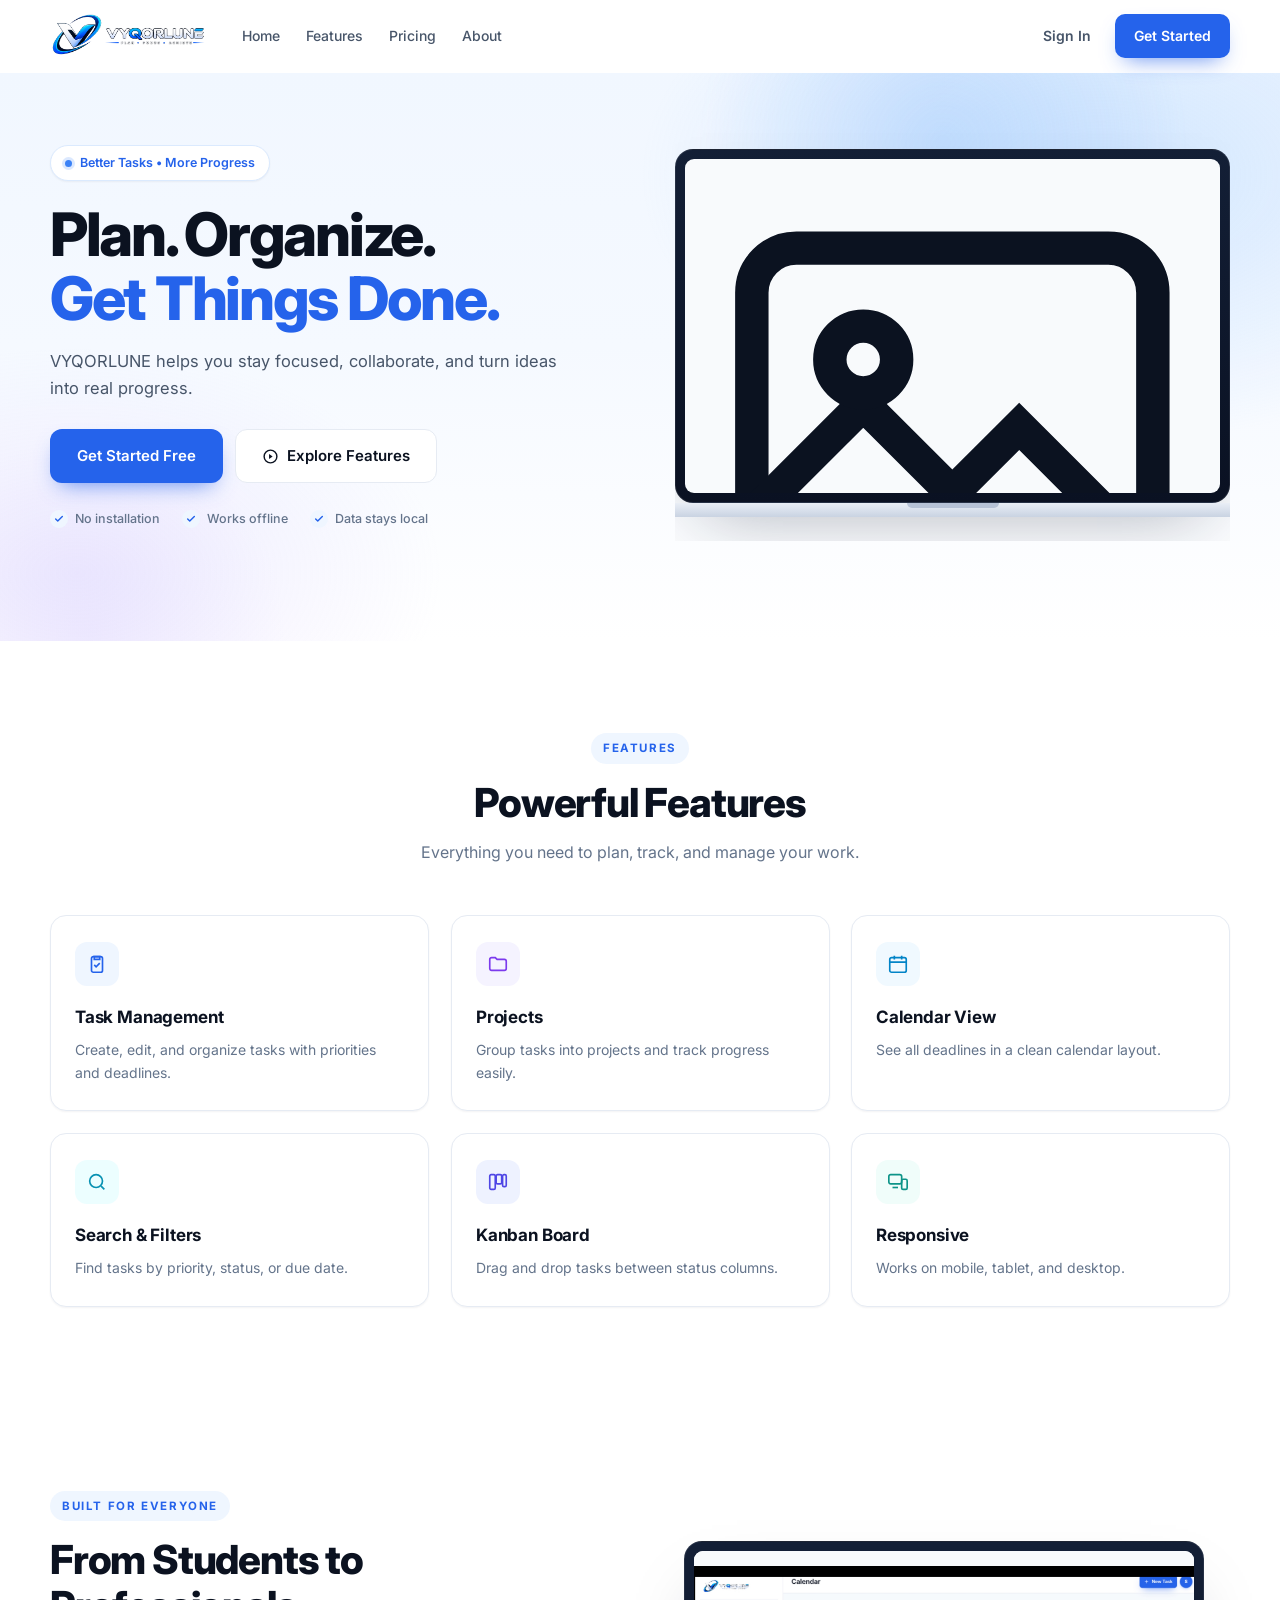
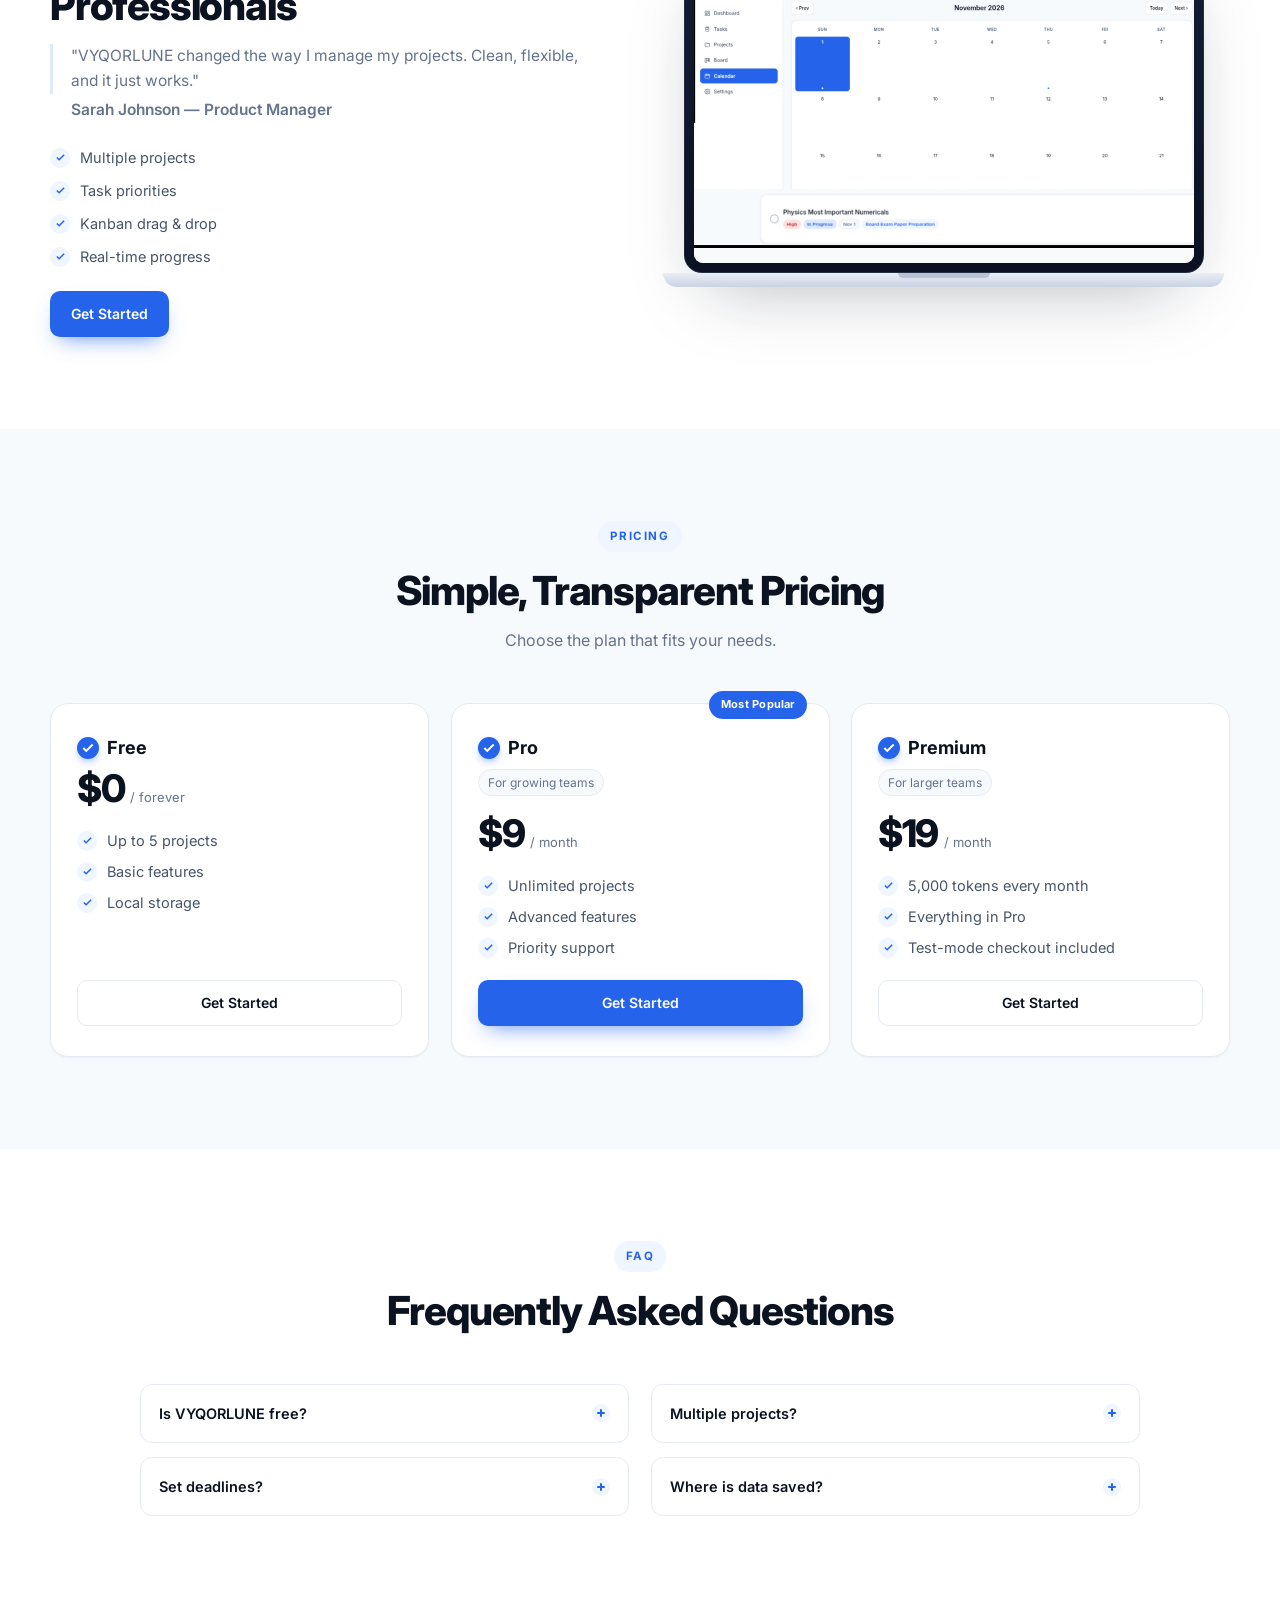
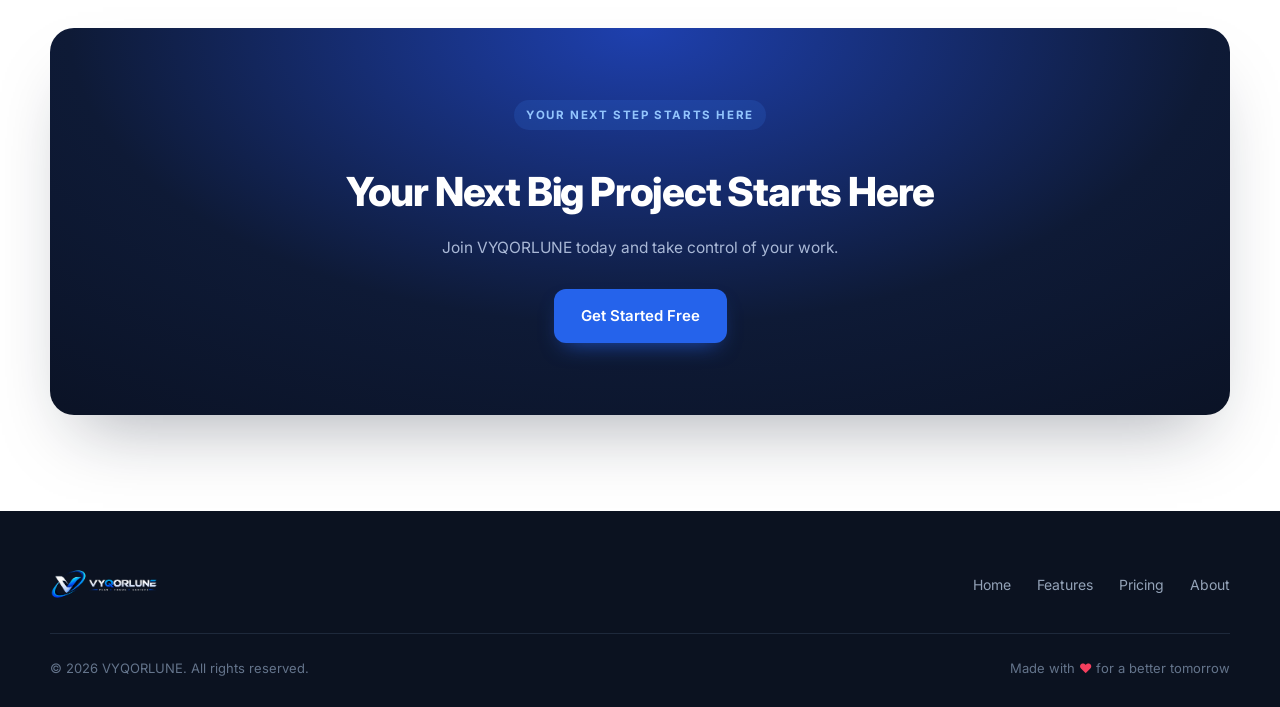
==== commit a75aeb5a: "Update all files" ====
--- a/index.html
+++ b/index.html
@@ -1,9 +1,9 @@
 <!DOCTYPE html>
-<html lang="en" data-theme="light">
+<html lang="en">
 <head>
 <meta charset="UTF-8">
 <meta name="viewport" content="width=device-width, initial-scale=1.0">
-<title>Taskora — Plan. Organize. Get Things Done.</title>
+<title>VYQORLUNE — Plan. Organize. Get Things Done.</title>
 <link rel="preconnect" href="https://fonts.googleapis.com">
 <link rel="preconnect" href="https://fonts.gstatic.com" crossorigin>
 <link href="https://fonts.googleapis.com/css2?family=Inter:wght@400;500;600;700;800&display=swap" rel="stylesheet">
@@ -13,39 +13,20 @@
 
 <header class="site-header" id="siteHeader">
   <div class="container nav">
-    <a href="index.html" class="brand">
-      <span class="brand-mark"><svg viewBox="0 0 24 24" width="15" height="15" fill="none" stroke="currentColor" stroke-width="3.4" stroke-linecap="round" stroke-linejoin="round"><path d="M20 6 9 17l-5-5"/></svg></span>
-      Taskora
-    </a>
+    <a href="index.html" class="brand brand-logo-link" aria-label="VYQORLUNE home"><img class="brand-logo" src="logo.png" alt="VYQORLUNE — Plan · Focus · Achieve"></a>
     <nav class="nav-links" id="navLinks">
       <a href="index.html">Home</a>
       <a href="#features">Features</a>
-      <div class="dropdown" id="pagesDropdown">
-        <button class="dropdown-toggle" type="button" aria-expanded="false">Pages
-          <svg width="12" height="12" viewBox="0 0 24 24" fill="none" stroke="currentColor" stroke-width="2.4" stroke-linecap="round" stroke-linejoin="round"><path d="m6 9 6 6 6-6"/></svg>
-        </button>
-        <div class="dropdown-menu" role="menu">
-          <a href="app.html">Dashboard</a>
-          <a href="app.html#tasks">Tasks</a>
-          <a href="app.html#projects">Projects</a>
-          <a href="app.html#calendar">Calendar</a>
-          <a href="app.html#settings">Settings</a>
-        </div>
-      </div>
+      <a href="#pricing">Pricing</a>
       <a href="#about">About</a>
-      <a href="#contact">Contact</a>
       <div class="mobile-actions">
-        <a href="signin.html" class="login">Login</a>
-        <a href="loading.html" class="btn btn-primary">Get Started</a>
+        <a href="signin.html" class="login">Sign In</a>
+        <a href="signup.html" class="btn btn-primary">Get Started</a>
       </div>
     </nav>
     <div class="nav-actions">
-      <button class="icon-btn theme-toggle" type="button" aria-label="Toggle theme">
-        <svg class="icon-sun" viewBox="0 0 24 24" fill="none" stroke="currentColor" stroke-width="2" stroke-linecap="round"><circle cx="12" cy="12" r="4"/><path d="M12 2v2M12 20v2M4.9 4.9l1.4 1.4M17.7 17.7l1.4 1.4M2 12h2M20 12h2M4.9 19.1l1.4-1.4M17.7 6.3l1.4-1.4"/></svg>
-        <svg class="icon-moon" viewBox="0 0 24 24" fill="none" stroke="currentColor" stroke-width="2" stroke-linecap="round" stroke-linejoin="round"><path d="M21 12.8A9 9 0 1 1 11.2 3a7 7 0 0 0 9.8 9.8z"/></svg>
-      </button>
-      <a href="signin.html" class="login">Login</a>
-      <a href="loading.html" class="btn btn-primary">Get Started</a>
+      <a href="signin.html" class="login">Sign In</a>
+      <a href="signup.html" class="btn btn-primary">Get Started</a>
     </div>
     <button class="mobile-toggle" id="mobileToggle" type="button" aria-label="Open menu" aria-expanded="false">
       <svg width="20" height="20" viewBox="0 0 24 24" fill="none" stroke="currentColor" stroke-width="2.2" stroke-linecap="round"><path d="M4 7h16M4 12h16M4 17h16"/></svg>
@@ -55,12 +36,12 @@
 
 <section class="hero">
   <div class="container hero-grid">
-    <div class="hero-copy reveal">
+    <div class="hero-copy">
       <span class="pill"><span class="dot"></span> Better Tasks • More Progress</span>
       <h1>Plan. Organize.<br><span class="text-blue">Get Things Done.</span></h1>
-      <p>Taskora is a simple and powerful project management tool that helps you stay focused, collaborate, and turn your ideas into real progress.</p>
+      <p>VYQORLUNE helps you stay focused, collaborate, and turn ideas into real progress.</p>
       <div class="hero-actions">
-        <a href="loading.html" class="btn btn-primary btn-lg">Get Started Free</a>
+        <a href="signup.html" class="btn btn-primary btn-lg">Get Started Free</a>
         <a href="#features" class="btn btn-ghost btn-lg">
           <svg viewBox="0 0 24 24" width="17" height="17" fill="none" stroke="currentColor" stroke-width="2"><circle cx="12" cy="12" r="9"/><path d="m10 8.5 5 3.5-5 3.5z" fill="currentColor" stroke="none"/></svg>
           Explore Features
@@ -69,58 +50,22 @@
       <ul class="hero-points">
         <li><span class="tick-sm"><svg viewBox="0 0 24 24" width="10" height="10" fill="none" stroke="currentColor" stroke-width="3.4" stroke-linecap="round" stroke-linejoin="round"><path d="M20 6 9 17l-5-5"/></svg></span>No installation</li>
         <li><span class="tick-sm"><svg viewBox="0 0 24 24" width="10" height="10" fill="none" stroke="currentColor" stroke-width="3.4" stroke-linecap="round" stroke-linejoin="round"><path d="M20 6 9 17l-5-5"/></svg></span>Works offline</li>
-        <li><span class="tick-sm"><svg viewBox="0 0 24 24" width="10" height="10" fill="none" stroke="currentColor" stroke-width="3.4" stroke-linecap="round" stroke-linejoin="round"><path d="M20 6 9 17l-5-5"/></svg></span>Your data stays on your device</li>
+        <li><span class="tick-sm"><svg viewBox="0 0 24 24" width="10" height="10" fill="none" stroke="currentColor" stroke-width="3.4" stroke-linecap="round" stroke-linejoin="round"><path d="M20 6 9 17l-5-5"/></svg></span>Data stays local</li>
       </ul>
     </div>
-    <div class="hero-visual reveal">
+    <div class="hero-visual">
       <div class="device-laptop">
         <div class="laptop-screen">
           <div class="laptop-display">
-            <div class="mini" aria-hidden="true">
-              <aside class="mini-side">
-                <div class="mini-brand"><span class="mini-mark">✓</span> Taskora</div>
-                <div class="mini-nav"><span class="on">Dashboard</span><span>Tasks</span><span>Projects</span><span>Calendar</span><span>Settings</span></div>
-                <div class="mini-user"><span class="ava">MS</span><div><b>Muhammad Saad</b><small>Free plan</small></div></div>
-              </aside>
-              <div class="mini-main">
-                <div class="mini-top"><span class="mini-search">Search projects...</span><span class="mini-add">+ New Project</span></div>
-                <div class="mini-greet">Good morning, Muhammad Saad!<span>Here's what's happening with your work today.</span></div>
-                <div class="mini-stats">
-                  <div class="mini-stat"><span>Total Tasks</span><b>24</b></div>
-                  <div class="mini-stat"><span>In Progress</span><b>8</b></div>
-                  <div class="mini-stat"><span>Completed</span><b>13</b></div>
-                  <div class="mini-stat"><span>Overdue</span><b>3</b></div>
-                </div>
-                <div class="mini-bottom">
-                  <div class="mini-panel">
-                    <div class="mini-panel-head">Recent Tasks <span>View all</span></div>
-                    <div class="mini-task"><i class="dot blue"></i><div><b>Design landing page</b><small>Website Redesign</small></div><em class="tag high">High</em></div>
-                    <div class="mini-task"><i class="dot amber"></i><div><b>Review project brief</b><small>Mobile App</small></div><em class="tag med">Medium</em></div>
-                    <div class="mini-task"><i class="dot green"></i><div><b>Team sync meeting</b><small>Personal Goals</small></div><em class="tag low">Low</em></div>
-                  </div>
-                  <div class="mini-panel center">
-                    <div class="mini-panel-head">Progress</div>
-                    <div class="donut" style="--p:68"><span>68%</span></div>
-                    <div class="legend"><span><i style="background:#3b82f6"></i>Done</span><span><i style="background:#e2e8f0"></i>Left</span></div>
-                  </div>
-                </div>
-              </div>
+            
+            <div class="screenshot-placeholder">
+              <svg viewBox="0 0 24 24" fill="none" stroke="currentColor" stroke-width="1.5"><rect x="3" y="4" width="18" height="14" rx="2"/><path d="M3 16l5-5 4 4 3-3 6 6"/><circle cx="8" cy="9" r="1.5"/></svg>
+              <div class="ph-title">Dashboard Screenshot</div>
+              <div class="ph-sub">Preview coming soon</div>
             </div>
           </div>
         </div>
         <div class="laptop-base"></div>
-        <div class="device-phone" aria-hidden="true">
-          <div class="phone-screen">
-            <span class="phone-notch"></span>
-            <div class="phone-title">My Tasks</div>
-            <div class="phone-sub">Today · 4 tasks</div>
-            <div class="phone-item done"><span class="cb">✓</span> Design landing page</div>
-            <div class="phone-item"><span class="cb"></span> Review project brief</div>
-            <div class="phone-item"><span class="cb"></span> Team sync meeting</div>
-            <div class="phone-item"><span class="cb"></span> Update documentation</div>
-            <div class="phone-fab">+</div>
-          </div>
-        </div>
       </div>
     </div>
   </div>
@@ -128,82 +73,70 @@
 
 <section class="section" id="features">
   <div class="container">
-    <div class="section-head reveal">
+    <div class="section-head">
       <span class="eyebrow">Features</span>
       <h2>Powerful Features</h2>
-      <p>Everything you need to plan, track, and manage your work in one place. Tap a card to mark it.</p>
-    </div>
-    <div class="features-grid" id="featuresGrid">
-      <article class="feature-card reveal" data-feature="task-management">
-        <div class="f-icon blue"><svg viewBox="0 0 24 24" fill="none" stroke="currentColor" stroke-width="1.8" stroke-linecap="round" stroke-linejoin="round"><rect x="6" y="4" width="12" height="17" rx="2"/><path d="M9 4h6v3H9z"/><path d="m9 13 2 2 4-4"/></svg></div>
+      <p>Everything you need to plan, track, and manage your work.</p>
+    </div>
+    <div class="features-grid">
+      <article class="feature-card">
+        <div class="f-icon blue"><svg viewBox="0 0 24 24" fill="none" stroke="currentColor" stroke-width="1.8"><rect x="6" y="4" width="12" height="17" rx="2"/><path d="M9 4h6v3H9z"/><path d="m9 13 2 2 4-4"/></svg></div>
         <h3>Task Management</h3>
-        <p>Create, edit, and organize tasks with ease. Set priorities, deadlines, and track progress in real time.</p>
-      </article>
-      <article class="feature-card reveal" data-feature="projects" style="transition-delay:.06s">
-        <div class="f-icon violet"><svg viewBox="0 0 24 24" fill="none" stroke="currentColor" stroke-width="1.8" stroke-linecap="round" stroke-linejoin="round"><path d="M3 7a2 2 0 0 1 2-2h4l2 2h8a2 2 0 0 1 2 2v8a2 2 0 0 1-2 2H5a2 2 0 0 1-2-2z"/></svg></div>
-        <h3>Projects &amp; Organization</h3>
-        <p>Group your tasks into projects, add labels and keep everything organized and easy to find.</p>
-      </article>
-      <article class="feature-card reveal" data-feature="dark-light" style="transition-delay:.12s">
-        <div class="f-icon indigo"><svg viewBox="0 0 24 24" fill="none" stroke="currentColor" stroke-width="1.8" stroke-linecap="round" stroke-linejoin="round"><path d="M21 12.8A9 9 0 1 1 11.2 3a7 7 0 0 0 9.8 9.8z"/></svg></div>
-        <h3>Dark &amp; Light Mode</h3>
-        <p>Switch between themes or let the app follow your system preference.</p>
-      </article>
-      <article class="feature-card reveal" data-feature="calendar" style="transition-delay:.18s">
-        <div class="f-icon sky"><svg viewBox="0 0 24 24" fill="none" stroke="currentColor" stroke-width="1.8" stroke-linecap="round" stroke-linejoin="round"><rect x="3" y="5" width="18" height="16" rx="2"/><path d="M8 3v4M16 3v4M3 10h18"/></svg></div>
+        <p>Create, edit, and organize tasks with priorities and deadlines.</p>
+      </article>
+      <article class="feature-card">
+        <div class="f-icon violet"><svg viewBox="0 0 24 24" fill="none" stroke="currentColor" stroke-width="1.8"><path d="M3 7a2 2 0 0 1 2-2h4l2 2h8a2 2 0 0 1 2 2v8a2 2 0 0 1-2 2H5a2 2 0 0 1-2-2z"/></svg></div>
+        <h3>Projects</h3>
+        <p>Group tasks into projects and track progress easily.</p>
+      </article>
+      <article class="feature-card">
+        <div class="f-icon sky"><svg viewBox="0 0 24 24" fill="none" stroke="currentColor" stroke-width="1.8"><rect x="3" y="5" width="18" height="16" rx="2"/><path d="M8 3v4M16 3v4M3 10h18"/></svg></div>
         <h3>Calendar View</h3>
-        <p>See your deadlines and tasks in a beautiful calendar layout. Never miss an important date again.</p>
-      </article>
-      <article class="feature-card reveal" data-feature="search" style="transition-delay:.24s">
-        <div class="f-icon cyan"><svg viewBox="0 0 24 24" fill="none" stroke="currentColor" stroke-width="1.8" stroke-linecap="round" stroke-linejoin="round"><circle cx="11" cy="11" r="7"/><path d="m20 20-3.5-3.5"/></svg></div>
+        <p>See all deadlines in a clean calendar layout.</p>
+      </article>
+      <article class="feature-card">
+        <div class="f-icon cyan"><svg viewBox="0 0 24 24" fill="none" stroke="currentColor" stroke-width="1.8"><circle cx="11" cy="11" r="7"/><path d="m20 20-3.5-3.5"/></svg></div>
         <h3>Search &amp; Filters</h3>
-        <p>Quickly find what you need with powerful search and filter options. Sort by priority, status, or due date.</p>
-      </article>
-      <article class="feature-card reveal" data-feature="responsive" style="transition-delay:.3s">
-        <div class="f-icon teal"><svg viewBox="0 0 24 24" fill="none" stroke="currentColor" stroke-width="1.8" stroke-linecap="round" stroke-linejoin="round"><rect x="2" y="4" width="14" height="10" rx="2"/><path d="M6 18h6"/><rect x="16" y="9" width="6" height="11" rx="1.5"/></svg></div>
-        <h3>Responsive Design</h3>
-        <p>Works perfectly on all devices — mobile, tablet and desktop.</p>
-      </article>
-    </div>
-  </div>
-</section>
-
-
+        <p>Find tasks by priority, status, or due date.</p>
+      </article>
+      <article class="feature-card">
+        <div class="f-icon indigo"><svg viewBox="0 0 24 24" fill="none" stroke="currentColor" stroke-width="1.8"><rect x="3" y="4" width="6" height="16" rx="1.5"/><rect x="10" y="4" width="6" height="10" rx="1.5"/><rect x="17" y="4" width="4" height="13" rx="1.5"/></svg></div>
+        <h3>Kanban Board</h3>
+        <p>Drag and drop tasks between status columns.</p>
+      </article>
+      <article class="feature-card">
+        <div class="f-icon teal"><svg viewBox="0 0 24 24" fill="none" stroke="currentColor" stroke-width="1.8"><rect x="2" y="4" width="14" height="10" rx="2"/><path d="M6 18h6"/><rect x="16" y="9" width="6" height="11" rx="1.5"/></svg></div>
+        <h3>Responsive</h3>
+        <p>Works on mobile, tablet, and desktop.</p>
+      </article>
+    </div>
+  </div>
+</section>
 
 <section class="section" id="about">
   <div class="container split">
-    <div class="reveal">
+    <div>
       <span class="eyebrow">Built for Everyone</span>
       <h2>From Students to Professionals</h2>
-      <p class="quote">“Taskora has completely changed the way I manage my projects. The interface is clean, the flexibility amazing, and it just works!”</p>
+      <p class="quote">"VYQORLUNE changed the way I manage my projects. Clean, flexible, and it just works."</p>
       <p class="quote-author">Sarah Johnson — Product Manager</p>
       <ul class="check-list">
-        <li><span class="tick"><svg viewBox="0 0 24 24" width="11" height="11" fill="none" stroke="currentColor" stroke-width="3.2" stroke-linecap="round" stroke-linejoin="round"><path d="M20 6 9 17l-5-5"/></svg></span>Multiple projects</li>
-        <li><span class="tick"><svg viewBox="0 0 24 24" width="11" height="11" fill="none" stroke="currentColor" stroke-width="3.2" stroke-linecap="round" stroke-linejoin="round"><path d="M20 6 9 17l-5-5"/></svg></span>Task priorities</li>
-        <li><span class="tick"><svg viewBox="0 0 24 24" width="11" height="11" fill="none" stroke="currentColor" stroke-width="3.2" stroke-linecap="round" stroke-linejoin="round"><path d="M20 6 9 17l-5-5"/></svg></span>Drag &amp; drop (kanban view)</li>
-        <li><span class="tick"><svg viewBox="0 0 24 24" width="11" height="11" fill="none" stroke="currentColor" stroke-width="3.2" stroke-linecap="round" stroke-linejoin="round"><path d="M20 6 9 17l-5-5"/></svg></span>Real-time progress tracking</li>
+        <li><span class="tick"><svg viewBox="0 0 24 24" width="11" height="11" fill="none" stroke="currentColor" stroke-width="3.2"><path d="M20 6 9 17l-5-5"/></svg></span>Multiple projects</li>
+        <li><span class="tick"><svg viewBox="0 0 24 24" width="11" height="11" fill="none" stroke="currentColor" stroke-width="3.2"><path d="M20 6 9 17l-5-5"/></svg></span>Task priorities</li>
+        <li><span class="tick"><svg viewBox="0 0 24 24" width="11" height="11" fill="none" stroke="currentColor" stroke-width="3.2"><path d="M20 6 9 17l-5-5"/></svg></span>Kanban drag &amp; drop</li>
+        <li><span class="tick"><svg viewBox="0 0 24 24" width="11" height="11" fill="none" stroke="currentColor" stroke-width="3.2"><path d="M20 6 9 17l-5-5"/></svg></span>Real-time progress</li>
       </ul>
-      <a href="loading.html" class="btn btn-primary">Get Started</a>
-    </div>
-    <div class="reveal">
+      <a href="signup.html" class="btn btn-primary">Get Started</a>
+    </div>
+    <div>
       <div class="device-laptop" style="max-width:520px;margin:0 auto">
         <div class="laptop-screen">
           <div class="laptop-display">
-            <div class="mini" aria-hidden="true">
-              <aside class="mini-side">
-                <div class="mini-brand"><span class="mini-mark">✓</span> Taskora</div>
-                <div class="mini-nav"><span class="on">Dashboard</span><span>Tasks</span><span>Projects</span><span>Calendar</span></div>
-              </aside>
-              <div class="mini-main">
-                <div class="mini-top"><span class="mini-search">Search tasks...</span><span class="mini-add">+ New Task</span></div>
-                <div class="mini-panel grow">
-                  <div class="mini-panel-head">Today's Tasks <span>View all</span></div>
-                  <div class="mini-task"><i class="dot blue"></i><div><b>Finish project proposal</b><small>Due today · Website Redesign</small></div><em class="tag high">High</em></div>
-                  <div class="mini-task"><i class="dot amber"></i><div><b>Prepare design review</b><small>Due today · Mobile App</small></div><em class="tag med">Medium</em></div>
-                  <div class="mini-task"><i class="dot green"></i><div><b>Write weekly summary</b><small>Due tomorrow · Content</small></div><em class="tag low">Low</em></div>
-                  <div class="mini-task"><i class="dot blue"></i><div><b>Update task board</b><small>Due tomorrow · Personal</small></div><em class="tag med">Medium</em></div>
-                </div>
-              </div>
+            <img src="calender.jpg" alt="Calendar" class="app-screenshot" onerror="this.style.display='none'">
+            <div class="screenshot-placeholder">
+              <svg viewBox="0 0 24 24" fill="none" stroke="currentColor" stroke-width="1.5"><rect x="3" y="4" width="18" height="14" rx="2"/><path d="M3 16l5-5 4 4 3-3 6 6"/><circle cx="8" cy="9" r="1.5"/></svg>
+              <div class="ph-title">Calendar Screenshot</div>
+              <div class="ph-sub">Preview coming soon</div>
             </div>
           </div>
         </div>
@@ -215,40 +148,40 @@
 
 <section class="section pricing" id="pricing">
   <div class="container">
-    <div class="section-head reveal">
+    <div class="section-head">
       <span class="eyebrow">Pricing</span>
       <h2>Simple, Transparent Pricing</h2>
-      <p>Choose the plan that fits your needs. Click any plan to continue to payment.</p>
+      <p>Choose the plan that fits your needs.</p>
     </div>
     <div class="pricing-grid">
-      <article class="price-card reveal" data-plan="free">
-        <h3>Free</h3><span class="badge-soft">For personal use</span>
+      <article class="price-card">
+        <h3><span class="plan-check"><svg viewBox="0 0 24 24" width="14" height="14" fill="none" stroke="currentColor" stroke-width="3.4"><path d="M20 6 9 17l-5-5"/></svg></span> Free</h3>
         <div class="price"><strong>$0</strong><span>/ forever</span></div>
-        <ul class="check-list small">
-          <li><span class="tick"><svg viewBox="0 0 24 24" width="11" height="11" fill="none" stroke="currentColor" stroke-width="3.2" stroke-linecap="round" stroke-linejoin="round"><path d="M20 6 9 17l-5-5"/></svg></span>Up to 5 projects</li>
-          <li><span class="tick"><svg viewBox="0 0 24 24" width="11" height="11" fill="none" stroke="currentColor" stroke-width="3.2" stroke-linecap="round" stroke-linejoin="round"><path d="M20 6 9 17l-5-5"/></svg></span>Basic features</li>
-          <li><span class="tick"><svg viewBox="0 0 24 24" width="11" height="11" fill="none" stroke="currentColor" stroke-width="3.2" stroke-linecap="round" stroke-linejoin="round"><path d="M20 6 9 17l-5-5"/></svg></span>Local storage</li>
+        <ul class="check-list" style="gap:10px;margin:0 0 22px">
+          <li><span class="tick"><svg viewBox="0 0 24 24" width="11" height="11" fill="none" stroke="currentColor" stroke-width="3.2"><path d="M20 6 9 17l-5-5"/></svg></span>Up to 5 projects</li>
+          <li><span class="tick"><svg viewBox="0 0 24 24" width="11" height="11" fill="none" stroke="currentColor" stroke-width="3.2"><path d="M20 6 9 17l-5-5"/></svg></span>Basic features</li>
+          <li><span class="tick"><svg viewBox="0 0 24 24" width="11" height="11" fill="none" stroke="currentColor" stroke-width="3.2"><path d="M20 6 9 17l-5-5"/></svg></span>Local storage</li>
         </ul>
         <a href="payment.html?plan=free" class="btn btn-ghost btn-block">Get Started</a>
       </article>
-      <article class="price-card popular reveal" data-plan="pro" style="transition-delay:.06s">
+      <article class="price-card popular">
         <span class="popular-badge">Most Popular</span>
-        <h3>Pro</h3><span class="badge-soft">For growing teams</span>
+        <h3><span class="plan-check"><svg viewBox="0 0 24 24" width="14" height="14" fill="none" stroke="currentColor" stroke-width="3.4"><path d="M20 6 9 17l-5-5"/></svg></span> Pro</h3><span class="badge-soft">For growing teams</span>
         <div class="price"><strong>$9</strong><span>/ month</span></div>
-        <ul class="check-list small">
-          <li><span class="tick"><svg viewBox="0 0 24 24" width="11" height="11" fill="none" stroke="currentColor" stroke-width="3.2" stroke-linecap="round" stroke-linejoin="round"><path d="M20 6 9 17l-5-5"/></svg></span>Unlimited projects</li>
-          <li><span class="tick"><svg viewBox="0 0 24 24" width="11" height="11" fill="none" stroke="currentColor" stroke-width="3.2" stroke-linecap="round" stroke-linejoin="round"><path d="M20 6 9 17l-5-5"/></svg></span>Advanced features</li>
-          <li><span class="tick"><svg viewBox="0 0 24 24" width="11" height="11" fill="none" stroke="currentColor" stroke-width="3.2" stroke-linecap="round" stroke-linejoin="round"><path d="M20 6 9 17l-5-5"/></svg></span>Priority support</li>
+        <ul class="check-list" style="gap:10px;margin:0 0 22px">
+          <li><span class="tick"><svg viewBox="0 0 24 24" width="11" height="11" fill="none" stroke="currentColor" stroke-width="3.2"><path d="M20 6 9 17l-5-5"/></svg></span>Unlimited projects</li>
+          <li><span class="tick"><svg viewBox="0 0 24 24" width="11" height="11" fill="none" stroke="currentColor" stroke-width="3.2"><path d="M20 6 9 17l-5-5"/></svg></span>Advanced features</li>
+          <li><span class="tick"><svg viewBox="0 0 24 24" width="11" height="11" fill="none" stroke="currentColor" stroke-width="3.2"><path d="M20 6 9 17l-5-5"/></svg></span>Priority support</li>
         </ul>
         <a href="payment.html?plan=pro" class="btn btn-primary btn-block">Get Started</a>
       </article>
-      <article class="price-card reveal" data-plan="team" style="transition-delay:.12s">
-        <h3>Team</h3><span class="badge-soft">For larger teams</span>
+      <article class="price-card">
+        <h3><span class="plan-check"><svg viewBox="0 0 24 24" width="14" height="14" fill="none" stroke="currentColor" stroke-width="3.4"><path d="M20 6 9 17l-5-5"/></svg></span> Premium</h3><span class="badge-soft">For larger teams</span>
         <div class="price"><strong>$19</strong><span>/ month</span></div>
-        <ul class="check-list small">
-          <li><span class="tick"><svg viewBox="0 0 24 24" width="11" height="11" fill="none" stroke="currentColor" stroke-width="3.2" stroke-linecap="round" stroke-linejoin="round"><path d="M20 6 9 17l-5-5"/></svg></span>Team collaboration</li>
-          <li><span class="tick"><svg viewBox="0 0 24 24" width="11" height="11" fill="none" stroke="currentColor" stroke-width="3.2" stroke-linecap="round" stroke-linejoin="round"><path d="M20 6 9 17l-5-5"/></svg></span>Admin controls</li>
-          <li><span class="tick"><svg viewBox="0 0 24 24" width="11" height="11" fill="none" stroke="currentColor" stroke-width="3.2" stroke-linecap="round" stroke-linejoin="round"><path d="M20 6 9 17l-5-5"/></svg></span>Dedicated support</li>
+        <ul class="check-list" style="gap:10px;margin:0 0 22px">
+          <li><span class="tick"><svg viewBox="0 0 24 24" width="11" height="11" fill="none" stroke="currentColor" stroke-width="3.2"><path d="M20 6 9 17l-5-5"/></svg></span>5,000 tokens every month</li>
+          <li><span class="tick"><svg viewBox="0 0 24 24" width="11" height="11" fill="none" stroke="currentColor" stroke-width="3.2"><path d="M20 6 9 17l-5-5"/></svg></span>Everything in Pro</li>
+          <li><span class="tick"><svg viewBox="0 0 24 24" width="11" height="11" fill="none" stroke="currentColor" stroke-width="3.2"><path d="M20 6 9 17l-5-5"/></svg></span>Test-mode checkout included</li>
         </ul>
         <a href="payment.html?plan=team" class="btn btn-ghost btn-block">Get Started</a>
       </article>
@@ -258,55 +191,26 @@
 
 <section class="section" id="faq">
   <div class="container">
-    <div class="section-head reveal">
+    <div class="section-head">
       <span class="eyebrow">FAQ</span>
       <h2>Frequently Asked Questions</h2>
-      <p>Everything you need to know before getting started.</p>
     </div>
     <div class="faq-grid" id="faqGrid">
-      <div class="faq-item reveal">
-        <button class="faq-q" type="button" aria-expanded="false">Is Taskora free to use?<span class="plus"></span></button>
-        <div class="faq-a"><p>Yes. Taskora offers a free plan with core task and project features. Paid plans unlock additional capacity and advanced options.</p></div>
-      </div>
-      <div class="faq-item reveal">
-        <button class="faq-q" type="button" aria-expanded="false">Can I manage multiple projects?<span class="plus"></span></button>
-        <div class="faq-a"><p>Yes. Create as many projects as your plan allows, group related tasks, and track each project’s progress from actual task completion.</p></div>
-      </div>
-      <div class="faq-item reveal">
-        <button class="faq-q" type="button" aria-expanded="false">Can I set deadlines for tasks?<span class="plus"></span></button>
-        <div class="faq-a"><p>Yes. Add due dates to any task and see them in your task list and calendar.</p></div>
-      </div>
-      <div class="faq-item reveal">
-        <button class="faq-q" type="button" aria-expanded="false">Does Taskora save my data?<span class="plus"></span></button>
-        <div class="faq-a"><p>Taskora stores your data locally in your browser. Clearing browser data may remove locally stored tasks, so export important work if needed.</p></div>
-      </div>
-      <div class="faq-item reveal">
-        <button class="faq-q" type="button" aria-expanded="false">Can I access my data on another device?<span class="plus"></span></button>
-        <div class="faq-a"><p>Cross-device sync requires a cloud account. In the local-first version, data stays on the device where it was created.</p></div>
-      </div>
-      <div class="faq-item reveal">
-        <button class="faq-q" type="button" aria-expanded="false">Can I use Taskora on my phone?<span class="plus"></span></button>
-        <div class="faq-a"><p>Yes. The interface is fully responsive and designed for mobile, tablet, and desktop screens.</p></div>
-      </div>
-      <div class="faq-item reveal">
-        <button class="faq-q" type="button" aria-expanded="false">Does Taskora support team collaboration?<span class="plus"></span></button>
-        <div class="faq-a"><p>Shared projects and real-time collaboration are part of the Team plan. Solo plans focus on personal task and project management.</p></div>
-      </div>
-      <div class="faq-item reveal">
-        <button class="faq-q" type="button" aria-expanded="false">How is my project progress calculated?<span class="plus"></span></button>
-        <div class="faq-a"><p>Progress is calculated from the status of the tasks inside each project. Completing a task updates the project’s progress immediately.</p></div>
-      </div>
+      <div class="faq-item"><button class="faq-q" type="button" aria-expanded="false">Is VYQORLUNE free?<span class="plus"></span></button><div class="faq-a"><p>Yes, there's a free plan with core features.</p></div></div>
+      <div class="faq-item"><button class="faq-q" type="button" aria-expanded="false">Multiple projects?<span class="plus"></span></button><div class="faq-a"><p>Yes, create as many as your plan allows.</p></div></div>
+      <div class="faq-item"><button class="faq-q" type="button" aria-expanded="false">Set deadlines?<span class="plus"></span></button><div class="faq-a"><p>Add due dates to any task.</p></div></div>
+      <div class="faq-item"><button class="faq-q" type="button" aria-expanded="false">Where is data saved?<span class="plus"></span></button><div class="faq-a"><p>Locally in your browser.</p></div></div>
     </div>
   </div>
 </section>
 
 <section class="cta-section">
   <div class="container">
-    <div class="cta-card reveal">
+    <div class="cta-card">
       <span class="eyebrow">Your Next Step Starts Here</span>
       <h2>Your Next Big Project Starts Here</h2>
-      <p>Join Taskora today and take control of your work.</p>
-      <a href="loading.html" class="btn btn-primary btn-lg">Get Started Free</a>
+      <p>Join VYQORLUNE today and take control of your work.</p>
+      <a href="signup.html" class="btn btn-primary btn-lg">Get Started Free</a>
     </div>
   </div>
 </section>
@@ -314,26 +218,16 @@
 <footer class="site-footer" id="contact">
   <div class="container">
     <div class="footer-top">
-      <a href="index.html" class="brand">
-        <span class="brand-mark"><svg viewBox="0 0 24 24" width="15" height="15" fill="none" stroke="currentColor" stroke-width="3.4" stroke-linecap="round" stroke-linejoin="round"><path d="M20 6 9 17l-5-5"/></svg></span>
-        Taskora
-      </a>
+      <a href="index.html" class="brand brand-logo-link" aria-label="VYQORLUNE home"><img class="brand-logo" src="logo.png" alt="VYQORLUNE — Plan · Focus · Achieve"></a>
       <nav class="footer-nav">
         <a href="index.html">Home</a>
         <a href="#features">Features</a>
         <a href="#pricing">Pricing</a>
         <a href="#about">About</a>
-        <a href="#contact">Contact</a>
       </nav>
-      <div class="socials">
-        <a href="https://x.com" target="_blank" rel="noopener" class="social"><svg viewBox="0 0 24 24" fill="currentColor"><path d="M18.9 2H22l-7.2 8.2L23.3 22h-6.6l-5.2-6.8L5.6 22H2.4l7.7-8.8L1.6 2h6.8l4.7 6.2L18.9 2zm-1.2 18h1.8L7.4 3.9H5.5L17.7 20z"/></svg></a>
-        <a href="https://linkedin.com" target="_blank" rel="noopener" class="social"><svg viewBox="0 0 24 24" fill="currentColor"><path d="M4.98 3.5A2.5 2.5 0 1 1 0 3.5a2.5 2.5 0 0 1 4.98 0zM.5 8h4v16h-4zM8 8h3.8v2.2h.1c.5-1 1.8-2.2 3.7-2.2 4 0 4.7 2.6 4.7 6V24h-4v-8.5c0-2-.04-4.6-2.8-4.6-2.8 0-3.2 2.2-3.2 4.5V24H8z"/></svg></a>
-        <a href="https://instagram.com" target="_blank" rel="noopener" class="social"><svg viewBox="0 0 24 24" fill="none" stroke="currentColor" stroke-width="1.9"><rect x="3" y="3" width="18" height="18" rx="5"/><circle cx="12" cy="12" r="4.2"/><circle cx="17.4" cy="6.6" r="1.2" fill="currentColor" stroke="none"/></svg></a>
-        <a href="https://youtube.com" target="_blank" rel="noopener" class="social"><svg viewBox="0 0 24 24" fill="none" stroke="currentColor" stroke-width="1.9" stroke-linejoin="round"><rect x="2.5" y="5.5" width="19" height="13" rx="4"/><path d="m10.5 9.5 4.5 2.5-4.5 2.5z" fill="currentColor" stroke="none"/></svg></a>
-      </div>
     </div>
     <div class="footer-bottom">
-      <span>© 2026 Taskora. All rights reserved.</span>
+      <span>© 2026 VYQORLUNE. All rights reserved.</span>
       <span>Made with <span class="heart">♥</span> for a better tomorrow</span>
     </div>
   </div>
@@ -344,13 +238,11 @@
 (function(){
   'use strict';
 
-  /* Header scroll */
   const header = document.getElementById('siteHeader');
   window.addEventListener('scroll', () => {
     header.classList.toggle('scrolled', window.scrollY > 8);
   }, { passive:true });
 
-  /* Mobile menu */
   const mt = document.getElementById('mobileToggle');
   const nav = document.getElementById('navLinks');
   if (mt && nav){
@@ -363,66 +255,6 @@
     }));
   }
 
-  /* Pages dropdown */
-  const dd = document.getElementById('pagesDropdown');
-  if (dd){
-    const btn = dd.querySelector('.dropdown-toggle');
-    btn.addEventListener('click', e => {
-      e.stopPropagation();
-      const open = dd.classList.toggle('open');
-      btn.setAttribute('aria-expanded', String(open));
-    });
-    document.addEventListener('click', () => {
-      dd.classList.remove('open'); btn.setAttribute('aria-expanded','false');
-    });
-  }
-
-  /* Reveal */
-  const io = 'IntersectionObserver' in window
-    ? new IntersectionObserver(entries => {
-        entries.forEach(en => {
-          if (en.isIntersecting){ en.target.classList.add('visible'); io.unobserve(en.target); }
-        });
-      }, { threshold:0.1, rootMargin:'0px 0px -50px 0px' })
-    : null;
-  document.querySelectorAll('.reveal').forEach(el => io ? io.observe(el) : el.classList.add('visible'));
-
-  /* ================= FEATURE CARDS: CLICK → SCALE + MARK ================= */
-  document.querySelectorAll('.feature-card').forEach(card => {
-    card.addEventListener('click', () => {
-      const wasSelected = card.classList.contains('selected');
-      card.classList.toggle('selected');
-
-      // Smooth upscale bounce on every click
-      card.animate([
-        { transform: 'scale(1)' },
-        { transform: 'scale(1.06)' },
-        { transform: wasSelected ? 'scale(1)' : 'scale(1.03)' }
-      ], {
-        duration: 380,
-        easing: 'cubic-bezier(.2,.7,.2,1)',
-        fill: 'forwards'
-      });
-
-      // Small toast on selection
-      if (!wasSelected){
-        const title = card.querySelector('h3')?.textContent || 'Feature';
-        TK.toast('✓ Marked: ' + title, 'success');
-      }
-    });
-  });
-
-  /* ================= PRICING CARD: WHOLE CARD → PAYMENT ================= */
-  document.querySelectorAll('.price-card').forEach(card => {
-    card.addEventListener('click', e => {
-      // If clicked directly on the anchor, let default happen
-      if (e.target.closest('a')) return;
-      const plan = card.dataset.plan || 'free';
-      window.location.href = 'payment.html?plan=' + encodeURIComponent(plan);
-    });
-  });
-
-  /* ================= FAQ SMOOTH ACCORDION ================= */
   document.querySelectorAll('.faq-item').forEach(item => {
     const btn = item.querySelector('.faq-q');
     const panel = item.querySelector('.faq-a');
--- a/styles.css
+++ b/styles.css
@@ -1,5 +1,5 @@
 /* ============================================================
-   TOKENS
+   TOKENS — LIGHT THEME ONLY
    ============================================================ */
 :root{
   --blue-700:#1d4ed8; --blue-600:#2563eb; --blue-500:#3b82f6;
@@ -15,24 +15,12 @@
   --success:#16a34a;
   --nav-h:72px;
 }
-[data-theme="dark"]{
-  --ink:#e9eefb; --slate-700:#c7d2e4; --slate-600:#a7b3c8;
-  --slate-500:#8b98ae; --slate-400:#6e7d95;
-  --line:#1c2740; --bg:#0a1122; --bg-soft:#0d162c; --card:#0f1a33;
-  --blue-50:#0e1c38; --nav-bg:rgba(10,17,34,.85);
-  --shadow-sm:0 1px 2px rgba(0,0,0,.4);
-  --shadow-md:0 14px 34px -16px rgba(0,0,0,.6);
-  --shadow-lg:0 36px 70px -28px rgba(0,0,0,.7);
-  --danger:#f87171; --danger-bg:#2a0f14;
-  --success:#4ade80;
-}
 *,*::before,*::after{box-sizing:border-box}
 html{scroll-behavior:smooth;overflow-x:hidden}
 body{
   margin:0;font-family:'Inter',system-ui,-apple-system,'Segoe UI',Roboto,sans-serif;
   background:var(--bg);color:var(--ink);line-height:1.6;
   -webkit-font-smoothing:antialiased;overflow-x:hidden;max-width:100vw;
-  transition:background-color .3s,color .3s;
 }
 h1,h2,h3,h4,p{margin:0} a{color:inherit;text-decoration:none}
 button{font:inherit;color:inherit;background:none;border:none;cursor:pointer}
@@ -43,6 +31,7 @@
 .container{width:min(1180px,100% - 32px);margin-inline:auto}
 [hidden]{display:none!important}
 
+/* Buttons */
 .btn{display:inline-flex;align-items:center;justify-content:center;gap:8px;
   font-weight:600;font-size:14px;padding:11px 20px;border-radius:10px;
   border:1px solid transparent;white-space:nowrap;position:relative;
@@ -79,9 +68,11 @@
 .site-header.scrolled{border-bottom-color:var(--line);box-shadow:0 10px 30px -24px rgba(15,23,42,.55)}
 .nav{display:flex;align-items:center;gap:24px;height:var(--nav-h);min-width:0}
 .brand{display:flex;align-items:center;gap:9px;font-weight:800;font-size:19px;letter-spacing:-.02em;flex:none}
-.brand-mark{width:28px;height:28px;border-radius:8px;flex:none;
+.brand-mark{width:28px;height:28px;border-radius:8px;flex:none;position:relative;
   background:linear-gradient(135deg,#60a5fa,#2563eb);display:grid;place-items:center;color:#fff;
-  box-shadow:0 6px 14px -6px rgba(37,99,235,.8)}
+  box-shadow:0 6px 14px -6px rgba(37,99,235,.8);overflow:hidden}
+.brand-mark img{position:absolute;inset:0;width:100%;height:100%;object-fit:cover;border-radius:inherit;z-index:1}
+.brand-mark.has-logo svg{display:none}
 .nav-links{display:flex;align-items:center;gap:2px;min-width:0}
 .nav-links>a,.dropdown-toggle{display:inline-flex;align-items:center;gap:5px;
   padding:9px 12px;border-radius:8px;font-size:14px;font-weight:500;
@@ -91,14 +82,9 @@
 .login{font-size:14px;font-weight:600;color:var(--slate-600);padding:9px 6px;border-radius:8px}
 .login:hover{color:var(--ink)}
 .nav-actions .btn{padding:10px 18px}
-.icon-btn{width:38px;height:38px;border-radius:10px;border:1px solid var(--line);
-  background:var(--card);display:grid;place-items:center;color:var(--slate-600);
-  transition:color .2s,border-color .2s,background-color .2s}
-.icon-btn:hover{color:var(--blue-600);border-color:#c9dcfb}
-.icon-btn svg{width:18px;height:18px}
-.theme-toggle .icon-moon{display:none}
-[data-theme="dark"] .theme-toggle .icon-sun{display:none}
-[data-theme="dark"] .theme-toggle .icon-moon{display:block}
+.mobile-actions{display:none}
+.mobile-toggle{display:none;width:40px;height:40px;border-radius:10px;
+  border:1px solid var(--line);background:var(--card);place-items:center;color:var(--ink)}
 
 .dropdown{position:relative}
 .dropdown-menu{position:absolute;top:calc(100% + 8px);left:0;min-width:190px;
@@ -110,9 +96,6 @@
 .dropdown-menu a{display:flex;align-items:center;padding:9px 12px;border-radius:8px;
   font-size:13.5px;font-weight:500;color:var(--slate-600)}
 .dropdown-menu a:hover{background:var(--blue-50);color:var(--blue-600)}
-.mobile-actions{display:none}
-.mobile-toggle{display:none;width:40px;height:40px;border-radius:10px;
-  border:1px solid var(--line);background:var(--card);place-items:center;color:var(--ink)}
 
 /* Hero */
 .hero{position:relative;overflow:hidden;padding:60px 0 100px;
@@ -120,10 +103,6 @@
     radial-gradient(58% 76% at 86% 18%, rgba(147,197,253,.34), transparent 62%),
     radial-gradient(46% 64% at 6% 88%, rgba(196,181,253,.24), transparent 62%),
     linear-gradient(180deg,#f1f7ff 0%,#f5f9ff 48%,#fff 100%)}
-[data-theme="dark"] .hero{background:
-    radial-gradient(58% 76% at 86% 18%, rgba(37,99,235,.18), transparent 62%),
-    radial-gradient(46% 64% at 6% 88%, rgba(109,40,217,.14), transparent 62%),
-    linear-gradient(180deg,#0b1428 0%,#0a1122 100%)}
 .hero::before{content:"";position:absolute;width:520px;height:520px;border-radius:50%;
   background:radial-gradient(circle,rgba(96,165,250,.24),transparent 66%);
   top:-190px;right:6%;filter:blur(6px);pointer-events:none}
@@ -151,134 +130,122 @@
 .hero-visual{position:relative;display:flex;justify-content:flex-end;
   overflow:hidden;padding:16px 0 24px}
 
-/* Mini app preview */
-.mini{display:grid;grid-template-columns:23% 1fr;height:100%;
-  font-size:7px;font-size:1.45cqw;line-height:1.45;color:#0f172a;background:#f8fafc}
-.mini-side{background:#0b1527;color:#8b9ab3;padding:1.6em 1.1em;
-  display:flex;flex-direction:column;gap:1.2em;min-width:0}
-.mini-brand{display:flex;align-items:center;gap:.5em;color:#fff;font-weight:700;
-  font-size:1.22em;white-space:nowrap}
-.mini-mark{width:1.5em;height:1.5em;border-radius:.4em;background:#2563eb;color:#fff;
-  display:grid;place-items:center;font-size:.72em;flex:none}
-.mini-nav{display:flex;flex-direction:column;gap:.3em;font-size:.95em;min-width:0}
-.mini-nav span{padding:.55em .8em;border-radius:.55em;display:flex;align-items:center;
-  gap:.6em;white-space:nowrap;overflow:hidden;text-overflow:ellipsis}
-.mini-nav span::before{content:"";width:.65em;height:.65em;border-radius:.18em;
-  background:currentColor;opacity:.55;flex:none}
-.mini-nav .on{background:#1b2a45;color:#fff}.mini-nav .on::before{opacity:1}
-.mini-user{margin-top:auto;display:flex;gap:.6em;align-items:center;
-  padding-top:1em;border-top:1px solid #1b2a45}
-.mini-user>div{min-width:0}
-.mini-user .ava{width:2.1em;height:2.1em;border-radius:50%;background:#1d4ed8;
-  color:#fff;display:grid;place-items:center;font-size:.72em;font-weight:700;flex:none}
-.mini-user b{display:block;color:#e2e8f0;font-size:.9em;line-height:1.25;
-  white-space:nowrap;overflow:hidden;text-overflow:ellipsis}
-.mini-user small{display:block;font-size:.72em;color:#64748b}
-.mini-main{padding:1.5em 1.7em;display:flex;flex-direction:column;gap:1.1em;
-  min-width:0;overflow:hidden}
-.mini-top{display:flex;align-items:center;gap:1em}
-.mini-search{background:#fff;border:1px solid #e4eaf3;border-radius:.6em;
-  padding:.55em 1em;color:#9aa7ba;flex:1;min-width:0;white-space:nowrap;
-  overflow:hidden;text-overflow:ellipsis}
-.mini-add{background:#2563eb;color:#fff;padding:.6em 1.1em;border-radius:.6em;
-  font-weight:600;white-space:nowrap;flex:none}
-.mini-greet{font-weight:700;font-size:1.45em;letter-spacing:-.015em;line-height:1.2}
-.mini-greet span{display:block;font-size:.6em;font-weight:400;color:#8a97aa;
-  margin-top:.35em;letter-spacing:0}
-.mini-stats{display:grid;grid-template-columns:repeat(4,minmax(0,1fr));gap:.8em}
-.mini-stat{background:#fff;border:1px solid #e9eff7;border-radius:.7em;
-  padding:.8em 1em;display:flex;flex-direction:column;gap:.1em;min-width:0}
-.mini-stat span{font-size:.78em;color:#8a97aa;white-space:nowrap;overflow:hidden;text-overflow:ellipsis}
-.mini-stat b{font-size:1.5em;line-height:1.15;letter-spacing:-.02em}
-.mini-bottom{display:grid;grid-template-columns:1.55fr 1fr;gap:.9em;flex:1;min-height:0}
-.mini-panel{background:#fff;border:1px solid #e9eff7;border-radius:.8em;
-  padding:1em 1.1em;display:flex;flex-direction:column;gap:.75em;min-height:0;overflow:hidden}
-.mini-panel.grow{flex:1}
-.mini-panel-head{display:flex;justify-content:space-between;align-items:center;
-  gap:.6em;font-weight:700;font-size:.95em}
-.mini-panel-head span{font-size:.78em;color:#2563eb;font-weight:600;white-space:nowrap}
-.mini-task{display:flex;align-items:center;gap:.65em;font-size:.9em;min-width:0}
-.mini-task>div{min-width:0;line-height:1.25}
-.mini-task .dot{width:.7em;height:.7em;border-radius:50%;flex:none}
-.dot.blue{background:#3b82f6}.dot.amber{background:#f59e0b}.dot.green{background:#22c55e}
-.mini-task b{display:block;font-size:1em;white-space:nowrap;overflow:hidden;text-overflow:ellipsis}
-.mini-task small{display:block;color:#94a3b8;font-size:.82em;white-space:nowrap;overflow:hidden;text-overflow:ellipsis}
-.mini-task .tag{margin-left:auto;font-style:normal;font-size:.75em;font-weight:600;
-  padding:.25em .55em;border-radius:.4em;flex:none}
-.tag.high{background:#fee2e2;color:#dc2626}.tag.med{background:#fef3c7;color:#d97706}
-.tag.low{background:#dcfce7;color:#16a34a}
-.mini-panel.center{align-items:center;justify-content:center;gap:.55em}
-.donut{position:relative;width:6.4em;height:6.4em;border-radius:50%;
-  background:conic-gradient(#3b82f6 calc(var(--p) * 1%),#e8eef7 0);
-  display:grid;place-items:center;margin:.2em 0}
-.donut::before{content:"";position:absolute;inset:.9em;border-radius:50%;background:#fff}
-.donut span{position:relative;font-weight:700;font-size:1.22em}
-.legend{display:flex;gap:.9em;font-size:.72em;color:#7b8aa0;flex-wrap:wrap;justify-content:center}
-.legend i{width:.55em;height:.55em;border-radius:50%;display:inline-block;margin-right:.3em}
-.proj-row{display:flex;align-items:center;gap:.8em;padding:.42em 0;
-  border-bottom:1px dashed #eef3fa;min-width:0}
-.proj-row:last-child{border-bottom:none}
-.proj-ico{width:2.2em;height:2.2em;border-radius:.55em;background:#eef4ff;color:#2563eb;
-  display:grid;place-items:center;flex:none;font-size:.88em;font-weight:700}
-.proj-info{flex:1;min-width:0}
-.proj-info b{display:block;font-size:.95em;white-space:nowrap;overflow:hidden;text-overflow:ellipsis}
-.proj-info small{font-size:.78em;color:#94a3b8}
-.proj-progress{width:32%;display:flex;align-items:center;gap:.6em;flex:none}
-.bar{height:.55em;background:#e9eff7;border-radius:99px;flex:1;overflow:hidden}
-.bar i{display:block;height:100%;border-radius:99px;background:#3b82f6}
-.proj-progress em{font-style:normal;font-size:.78em;color:#64748b;width:2.7em;text-align:right}
-
+/* Laptop */
 .device-laptop{position:relative;width:100%;max-width:100%;margin-left:auto}
 .laptop-screen{background:linear-gradient(180deg,#131f36,#0a1122);border-radius:18px;
   padding:9px;border:1px solid rgba(255,255,255,.08);box-shadow:var(--shadow-lg)}
 .laptop-display{background:#f8fafc;border-radius:9px;overflow:hidden;
-  aspect-ratio:16/10;position:relative;container-type:inline-size}
-.laptop-display::after{content:"";position:absolute;inset:0;pointer-events:none;
-  background:linear-gradient(118deg,rgba(255,255,255,.20),transparent 42%)}
+  aspect-ratio:16/10;position:relative}
 .laptop-base{height:14px;margin:0 -4%;border-radius:0 0 16px 16px;
   background:linear-gradient(180deg,#e9eef6,#c9d3e2);position:relative}
 .laptop-base::after{content:"";position:absolute;left:50%;top:0;transform:translateX(-50%);
   width:92px;height:5px;border-radius:0 0 8px 8px;background:#b6c2d6}
 
-.device-phone{position:absolute;left:0;bottom:-8px;width:21%;max-width:126px;z-index:3;
-  background:linear-gradient(180deg,#1b2740,#0a1122);border-radius:1.9em;padding:5px;
-  border:1px solid rgba(255,255,255,.09);box-shadow:0 30px 55px -22px rgba(2,6,23,.7)}
-.phone-screen{position:relative;background:#fff;border-radius:1.55em;overflow:hidden;
-  aspect-ratio:9/18.5;padding:12px 9px 9px;display:flex;flex-direction:column;gap:7px;font-size:6.5px}
-.phone-notch{position:absolute;top:5px;left:50%;transform:translateX(-50%);
-  width:34%;height:5px;border-radius:99px;background:#0f172a}
-.phone-title{font-weight:700;font-size:1.55em;margin-top:6px;color:#0f172a}
-.phone-sub{font-size:.95em;color:#94a3b8;margin-bottom:2px}
-.phone-item{display:flex;align-items:center;gap:6px;background:#f6f9fd;
-  border:1px solid #eef3fa;border-radius:7px;padding:6px 7px;color:#334155;
-  font-size:1.05em;white-space:nowrap;overflow:hidden;text-overflow:ellipsis}
-.phone-item .cb{width:9px;height:9px;border-radius:3px;border:1px solid #cbd5e1;
-  background:#fff;display:grid;place-items:center;font-size:7px;flex:none;color:#fff}
-.phone-item.done{color:#94a3b8;text-decoration:line-through}
-.phone-item.done .cb{background:#2563eb;border-color:#2563eb}
-.phone-fab{position:absolute;right:9px;bottom:9px;width:20px;height:20px;border-radius:50%;
-  background:#2563eb;color:#fff;display:grid;place-items:center;font-size:12px;
-  font-weight:600;box-shadow:0 6px 14px -4px rgba(37,99,235,.7)}
-
-/* Features */
-.features-grid{display:grid;grid-template-columns:repeat(3,1fr);gap:22px}
+
+/* ============================================================
+   SIDE (HORIZONTAL) PAGE TRANSITION — Left slide
+   Chrome / Edge 111+, Safari 18+ = smooth slide
+   ============================================================ */
+@view-transition {
+  navigation: auto;
+}
+
+/* Old page slides LEFT and out */
+::view-transition-old(root) {
+  animation: slideLeftOut .5s cubic-bezier(.4, 0, .2, 1) both;
+}
+
+/* New page slides in FROM RIGHT */
+::view-transition-new(root) {
+  animation: slideLeftIn .5s cubic-bezier(.4, 0, .2, 1) both;
+}
+
+@keyframes slideLeftOut {
+  0% {
+    transform: translateX(0);
+    opacity: 1;
+  }
+  100% {
+    transform: translateX(-100vw);
+    opacity: 0;
+  }
+}
+
+@keyframes slideLeftIn {
+  0% {
+    transform: translateX(100vw);
+    opacity: 0;
+  }
+  100% {
+    transform: translateX(0);
+    opacity: 1;
+  }
+}
+
+/* Fallback for older browsers */
+@supports not (view-transition-name: none) {
+  html, body {
+    animation: pageEnterRight .4s cubic-bezier(.4, 0, .2, 1);
+  }
+  @keyframes pageEnterRight {
+    from {
+      opacity: 0;
+      transform: translateX(30px);
+    }
+    to {
+      opacity: 1;
+      transform: translateX(0);
+    }
+  }
+}
+
+@media (prefers-reduced-motion: reduce) {
+  ::view-transition-old(root),
+  ::view-transition-new(root) {
+    animation-duration: .001ms !important;
+  }
+}
+
+
+
+
+
+
+
+/* ============================================================
+   FEATURES — SMOOTH SCALE-UP ANIMATION
+   ============================================================ */
+.features-grid{
+  display:grid;grid-template-columns:repeat(3,1fr);gap:22px;
+  padding:24px;             /* breathing room so scale doesn't clip */
+  margin:-24px;             /* counteract container */
+}
 .features-grid>*{min-width:0}
-.feature-card{position:relative;background:var(--card);border:1px solid var(--line);
-  border-radius:16px;padding:26px 24px;box-shadow:var(--shadow-sm);cursor:pointer;
-  transition:transform .4s cubic-bezier(.2,.7,.2,1),box-shadow .4s,border-color .3s,background-color .3s;
-  will-change:transform;transform-origin:center;overflow:hidden}
-.feature-card:hover{transform:translateY(-6px) scale(1.025);z-index:1;
-  box-shadow:0 26px 52px -22px rgba(15,23,42,.30);border-color:#cfe0fb}
-.feature-card.selected{border-color:var(--blue-500);background:var(--blue-50);
-  box-shadow:0 22px 48px -20px rgba(37,99,235,.35),0 0 0 1px rgba(59,130,246,.25)}
-.feature-card.selected::after{content:"✓";position:absolute;top:14px;right:14px;
-  width:26px;height:26px;border-radius:50%;background:var(--blue-600);color:#fff;
-  display:grid;place-items:center;font-weight:700;font-size:14px;
-  animation:checkPop .35s cubic-bezier(.2,.7,.2,1)}
-@keyframes checkPop{0%{transform:scale(0) rotate(-45deg)}60%{transform:scale(1.25) rotate(8deg)}100%{transform:scale(1) rotate(0)}}
+.feature-card{
+  position:relative;background:var(--card);border:1px solid var(--line);
+  border-radius:16px;padding:26px 24px;box-shadow:var(--shadow-sm);
+  will-change:transform;
+  transform:translateZ(0);  /* GPU acceleration — kills choppiness */
+  backface-visibility:hidden;
+  transition:
+    transform .45s cubic-bezier(.34, 1.35, .64, 1),
+    box-shadow .45s cubic-bezier(.2, .7, .2, 1),
+    border-color .3s ease;
+}
+.feature-card:hover{
+  transform:translateY(-8px) scale(1.04);
+  box-shadow:0 24px 48px -20px rgba(37,99,235,.35),
+             0 8px 16px -8px rgba(15,23,42,.15);
+  border-color:var(--blue-500);
+  z-index:2;
+}
+.feature-card:active{
+  transform:translateY(-4px) scale(1.02);
+  transition-duration:.15s;
+}
 .feature-card .f-icon{width:44px;height:44px;border-radius:12px;display:grid;
-  place-items:center;margin-bottom:18px;transition:transform .4s cubic-bezier(.2,.7,.2,1)}
-.feature-card.selected .f-icon,.feature-card:hover .f-icon{transform:rotate(-6deg) scale(1.08)}
+  place-items:center;margin-bottom:18px;transition:transform .4s cubic-bezier(.34, 1.35, .64, 1)}
+.feature-card:hover .f-icon{transform:rotate(-6deg) scale(1.1)}
 .f-icon svg{width:22px;height:22px}
 .f-icon.blue{background:#eff6ff;color:#2563eb}
 .f-icon.violet{background:#f5f3ff;color:#7c3aed}
@@ -286,34 +253,8 @@
 .f-icon.sky{background:#f0f9ff;color:#0284c7}
 .f-icon.cyan{background:#ecfeff;color:#0891b2}
 .f-icon.teal{background:#f0fdfa;color:#0d9488}
-[data-theme="dark"] .f-icon.blue{background:rgba(59,130,246,.16);color:#93c5fd}
-[data-theme="dark"] .f-icon.violet{background:rgba(139,92,246,.16);color:#c4b5fd}
-[data-theme="dark"] .f-icon.indigo{background:rgba(99,102,241,.16);color:#a5b4fc}
-[data-theme="dark"] .f-icon.sky{background:rgba(14,165,233,.16);color:#7dd3fc}
-[data-theme="dark"] .f-icon.cyan{background:rgba(6,182,212,.16);color:#67e8f9}
-[data-theme="dark"] .f-icon.teal{background:rgba(20,184,166,.16);color:#5eead4}
 .feature-card h3{font-size:17px;font-weight:700;letter-spacing:-.01em;margin-bottom:8px}
 .feature-card p{font-size:14px;color:var(--slate-500)}
-
-/* Stats */
-.stats{background:linear-gradient(180deg,#f5f9ff,#eef5ff);padding:72px 0}
-[data-theme="dark"] .stats{background:linear-gradient(180deg,#0d1830,#0a1122)}
-.stats-grid{display:grid;grid-template-columns:.86fr 1.5fr;gap:48px;align-items:center}
-.stats-grid>*{min-width:0}
-.stats h2{font-size:clamp(24px,3.2vw,38px);line-height:1.15;letter-spacing:-.03em;font-weight:800;margin-bottom:14px}
-.stats p{color:var(--slate-500);font-size:15px;margin-bottom:26px;max-width:380px}
-.stats-cards{display:grid;grid-template-columns:repeat(4,1fr);gap:16px}
-.stats-cards>*{min-width:0}
-.stat-card{background:var(--card);border:1px solid var(--line);border-radius:14px;
-  padding:22px 14px;text-align:center;box-shadow:var(--shadow-sm);
-  transition:transform .35s cubic-bezier(.2,.7,.2,1),box-shadow .35s,border-color .3s}
-.stat-card:hover{transform:translateY(-4px) scale(1.04);
-  box-shadow:0 20px 40px -20px rgba(15,23,42,.28);border-color:#cfe0fb}
-.stat-icon{width:40px;height:40px;border-radius:11px;margin:0 auto 12px;
-  display:grid;place-items:center;background:var(--blue-50);color:var(--blue-600)}
-.stat-icon svg{width:20px;height:20px}
-.stat-card strong{display:block;font-size:25px;letter-spacing:-.02em;font-weight:800;line-height:1.2}
-.stat-card span{font-size:12.5px;color:var(--slate-500)}
 
 /* Split */
 .split{display:grid;grid-template-columns:1fr 1.05fr;gap:62px;align-items:center}
@@ -325,70 +266,54 @@
   color:var(--slate-600);line-height:1.45}
 .tick{width:20px;height:20px;border-radius:50%;background:var(--blue-50);color:var(--blue-600);
   display:grid;place-items:center;flex:none;margin-top:1px}
-.check-list.small{margin:0 0 26px;gap:10px}
-.check-list.small li{font-size:13.5px}
-.store-badges{display:flex;gap:12px;margin-top:28px;flex-wrap:wrap}
-.store-badge{display:flex;align-items:center;gap:10px;background:#0b1220;color:#fff;
-  border-radius:10px;padding:9px 16px;border:1px solid #1e293b;
-  transition:transform .2s,background-color .2s}
-.store-badge:hover{transform:translateY(-2px);background:#111c33}
-.store-badge svg{width:20px;height:20px;flex:none}
-.store-badge small{display:block;font-size:8.5px;line-height:1.2;color:#94a3b8;letter-spacing:.02em}
-.store-badge b{display:block;font-size:13px;line-height:1.15}
 .quote{color:var(--slate-600);font-size:15px;line-height:1.6;
   padding-left:18px;border-left:3px solid var(--blue-100);margin:6px 0 4px}
 .quote-author{font-size:13px;color:var(--slate-400);font-weight:600;margin:0 0 4px 21px}
 
-/* Testimonials */
-.testimonials-head{display:flex;justify-content:space-between;align-items:flex-end;
-  gap:30px;margin-bottom:44px;min-width:0}
-.testimonials-head>div:first-child{max-width:660px;min-width:0}
-.testimonials-head h2{font-size:clamp(26px,3.4vw,40px);line-height:1.14;letter-spacing:-.03em;font-weight:800;margin-bottom:14px}
-.testimonials-head p{color:var(--slate-500);font-size:15.5px}
-.person-illustration{width:100%;max-width:240px;flex:none;margin-bottom:-24px}
-.testi-grid{display:grid;grid-template-columns:repeat(3,1fr);gap:20px}
-.testi-grid>*{min-width:0}
-.testi-card{background:var(--card);border:1px solid var(--line);border-radius:14px;
-  padding:24px;box-shadow:var(--shadow-sm);
-  transition:transform .4s cubic-bezier(.2,.7,.2,1),box-shadow .4s,border-color .3s}
-.testi-card:hover{transform:translateY(-5px) scale(1.02);
-  box-shadow:0 24px 48px -22px rgba(15,23,42,.28);border-color:#cfe0fb}
-.testi-icon{width:42px;height:42px;border-radius:11px;background:var(--blue-50);
-  color:var(--blue-600);display:grid;place-items:center;margin-bottom:16px}
-.testi-icon svg{width:20px;height:20px}
-.testi-card h3{font-size:16px;font-weight:700;margin-bottom:6px}
-.testi-card p{font-size:13.5px;color:var(--slate-500)}
-
 /* Pricing */
 .pricing{background:var(--bg-soft)}
-.pricing-grid{display:grid;grid-template-columns:repeat(3,1fr);gap:22px;align-items:stretch}
+.pricing-grid{display:grid;grid-template-columns:repeat(3,1fr);gap:22px;align-items:stretch;
+  padding:24px;margin:-24px}
 .pricing-grid>*{min-width:0}
-.price-card{position:relative;background:var(--card);border:1px solid var(--line);
+.price-card{
+  position:relative;background:var(--card);border:1px solid var(--line);
   border-radius:18px;padding:30px 26px;display:flex;flex-direction:column;
-  box-shadow:var(--shadow-sm);cursor:pointer;
-  transition:transform .4s cubic-bezier(.2,.7,.2,1),box-shadow .4s,border-color .3s}
-.price-card:hover{transform:translateY(-6px) scale(1.02);
-  box-shadow:0 26px 52px -26px rgba(15,23,42,.28);border-color:var(--blue-400,#60a5fa)}
-.price-card.popular{border:2px solid var(--blue-500);
-  box-shadow:0 26px 52px -26px rgba(37,99,235,.5);transform:translateY(-8px)}
-.price-card.popular:hover{transform:translateY(-12px) scale(1.02)}
+  box-shadow:var(--shadow-sm);
+  will-change:transform;
+  transform:translateZ(0);
+  transition:
+    transform .45s cubic-bezier(.34, 1.35, .64, 1),
+    box-shadow .45s cubic-bezier(.2, .7, .2, 1),
+    border-color .3s;
+}
+.price-card:hover{
+  transform:translateY(-8px) scale(1.04);
+  box-shadow:0 28px 56px -20px rgba(37,99,235,.35),
+             0 8px 16px -8px rgba(15,23,42,.15);
+  border-color:var(--blue-500);
+  z-index:2;
+}
 .popular-badge{position:absolute;top:-13px;right:22px;background:var(--blue-600);color:#fff;
   font-size:11px;font-weight:700;letter-spacing:.02em;padding:5px 12px;border-radius:99px}
-.price-card h3{font-size:18px;font-weight:700;margin-bottom:6px}
+.price-card h3{font-size:18px;font-weight:700;margin-bottom:6px;
+  display:flex;align-items:center;gap:8px}
+.plan-check{width:22px;height:22px;border-radius:50%;
+  background:var(--blue-600);color:#fff;display:grid;place-items:center;flex:none;
+  box-shadow:0 4px 10px -3px rgba(37,99,235,.6)}
 .badge-soft{display:inline-block;font-size:12px;color:var(--slate-500);
   background:var(--bg-soft);border:1px solid var(--line);
   padding:3px 9px;border-radius:99px;margin-bottom:18px;align-self:flex-start}
 .price{display:flex;align-items:baseline;gap:6px;margin-bottom:22px}
 .price strong{font-size:38px;letter-spacing:-.035em;font-weight:800;line-height:1}
 .price span{color:var(--slate-500);font-size:13px}
-.price-card .btn{margin-top:auto;pointer-events:none}
+.price-card .btn{margin-top:auto}
 
 /* FAQ */
 .faq-grid{display:grid;grid-template-columns:1fr 1fr;gap:14px 22px;max-width:1000px;margin:0 auto}
 .faq-item{background:var(--card);border:1px solid var(--line);border-radius:12px;
   padding:0 18px;transition:border-color .25s,box-shadow .25s}
 .faq-item.open{border-color:#c7d9f7;box-shadow:var(--shadow-sm)}
-.faq-q{list-style:none;display:flex;align-items:center;justify-content:space-between;
+.faq-q{display:flex;align-items:center;justify-content:space-between;
   gap:14px;padding:17px 0;cursor:pointer;font-weight:600;font-size:14.5px;color:var(--ink);
   width:100%;text-align:left;background:none;border:none;font-family:inherit}
 .faq-item .plus{position:relative;width:18px;height:18px;flex:none;border-radius:50%;
@@ -409,12 +334,6 @@
   text-align:center;isolation:isolate;
   background:radial-gradient(88% 140% at 50% 0%,#1e40af 0%,#0e1a36 55%,#0a1122 100%);
   box-shadow:var(--shadow-lg)}
-.cta-card::before{content:"";position:absolute;right:-90px;bottom:-160px;
-  width:340px;height:340px;border-radius:50%;
-  background:radial-gradient(circle,rgba(59,130,246,.32),transparent 70%)}
-.cta-card::after{content:"";position:absolute;left:-120px;top:-140px;
-  width:300px;height:300px;border-radius:50%;
-  background:radial-gradient(circle,rgba(99,102,241,.22),transparent 70%)}
 .cta-card h2{color:#fff;font-size:clamp(24px,3.4vw,40px);letter-spacing:-.03em;
   font-weight:800;margin:14px 0 12px;position:relative;z-index:1}
 .cta-card p{color:#a9b8d6;max-width:520px;margin:0 auto 28px;
@@ -427,9 +346,7 @@
 .footer-top{display:flex;justify-content:space-between;align-items:center;
   gap:30px;flex-wrap:wrap;padding-bottom:30px;border-bottom:1px solid #1e293b}
 .site-footer .brand{color:#fff}
-.site-footer .brand-mark{box-shadow:none}
 .footer-nav{display:flex;gap:26px;font-size:14px;flex-wrap:wrap}
-.footer-nav a{transition:color .2s}
 .footer-nav a:hover{color:#fff}
 .socials{display:flex;gap:10px}
 .social{width:36px;height:36px;border-radius:9px;background:#111c33;
@@ -446,16 +363,12 @@
   transition:opacity .65s cubic-bezier(.2,.7,.2,1),transform .65s cubic-bezier(.2,.7,.2,1)}
 .reveal.visible{opacity:1;transform:none}
 
-/* ========== AUTH (signup/signin/loading) ========== */
+/* Auth */
 .auth-page{min-height:100vh;display:grid;place-items:center;padding:40px 20px;
   background:
     radial-gradient(60% 70% at 15% 20%,rgba(147,197,253,.32),transparent 65%),
     radial-gradient(60% 70% at 85% 80%,rgba(196,181,253,.26),transparent 65%),
-    linear-gradient(180deg,#f1f7ff,#fff);position:relative}
-[data-theme="dark"] .auth-page{background:
-  radial-gradient(60% 70% at 15% 20%,rgba(37,99,235,.18),transparent 65%),
-  radial-gradient(60% 70% at 85% 80%,rgba(109,40,217,.14),transparent 65%),
-  linear-gradient(180deg,#0b1428,#0a1122)}
+    linear-gradient(180deg,#f1f7ff,#fff)}
 .auth-card{width:min(460px,100%);background:var(--card);border:1px solid var(--line);
   border-radius:20px;padding:34px 30px;box-shadow:var(--shadow-lg);
   animation:authPop .5s cubic-bezier(.2,.7,.2,1)}
@@ -470,7 +383,6 @@
 .auth-divider::before,.auth-divider::after{content:"";flex:1;height:1px;background:var(--line)}
 .auth-alt{text-align:center;font-size:13.5px;color:var(--slate-500);margin-top:16px}
 .auth-alt a{color:var(--blue-600);font-weight:600}
-.auth-alt a:hover{text-decoration:underline}
 
 .form-group{min-width:0;margin-bottom:14px}
 .form-group label{display:block;font-size:12.5px;font-weight:600;
@@ -487,35 +399,18 @@
 .form-error.show{display:block}
 .form-row{display:grid;grid-template-columns:1fr 1fr;gap:12px}
 
-/* ========== LOADING PAGE ========== */
+/* Loading */
 .loading-page{position:fixed;inset:0;z-index:1;display:grid;place-items:center;overflow:hidden;
   background:radial-gradient(70% 80% at 50% 40%,#1e40af 0%,#0b1220 60%,#05080f 100%);color:#fff}
-.loading-page::before,.loading-page::after{content:"";position:absolute;border-radius:50%;pointer-events:none}
-.loading-page::before{width:480px;height:480px;
-  background:radial-gradient(circle,rgba(59,130,246,.35),transparent 70%);
-  animation:orbitA 8s linear infinite}
-.loading-page::after{width:320px;height:320px;
-  background:radial-gradient(circle,rgba(139,92,246,.3),transparent 70%);
-  animation:orbitB 11s linear infinite reverse}
-@keyframes orbitA{0%,100%{transform:translate(-200px,-160px) scale(1)}50%{transform:translate(200px,160px) scale(1.2)}}
-@keyframes orbitB{0%,100%{transform:translate(220px,-140px) scale(1)}50%{transform:translate(-220px,140px) scale(1.25)}}
 .loading-inner{position:relative;z-index:2;display:flex;flex-direction:column;
   align-items:center;gap:26px;text-align:center;padding:20px}
 .loader-logo{position:relative;width:92px;height:92px;display:grid;place-items:center;
   border-radius:22px;background:linear-gradient(135deg,#60a5fa,#2563eb);
   box-shadow:0 22px 44px -14px rgba(37,99,235,.8);animation:logoPulse 2s ease-in-out infinite}
-@keyframes logoPulse{0%,100%{transform:scale(1);box-shadow:0 22px 44px -14px rgba(37,99,235,.8)}
-  50%{transform:scale(1.06);box-shadow:0 26px 60px -14px rgba(37,99,235,1)}}
-.loader-logo svg{width:44px;height:44px;color:#fff;animation:checkDraw 1.6s cubic-bezier(.2,.7,.2,1) infinite}
-@keyframes checkDraw{0%{opacity:.3;transform:scale(.85)}50%{opacity:1;transform:scale(1)}100%{opacity:.3;transform:scale(.85)}}
-.loader-rings{position:absolute;inset:-18px;border-radius:30px;border:2px solid rgba(96,165,250,.5);
-  animation:ringPulse 2s ease-out infinite}
-.loader-rings::before,.loader-rings::after{content:"";position:absolute;inset:0;border-radius:30px;
-  border:2px solid rgba(96,165,250,.4);animation:ringPulse 2s ease-out infinite}
-.loader-rings::before{animation-delay:.6s}.loader-rings::after{animation-delay:1.2s}
-@keyframes ringPulse{0%{transform:scale(1);opacity:.8}100%{transform:scale(1.9);opacity:0}}
-.loader-text{font-size:20px;font-weight:700;letter-spacing:-.02em;color:#fff}
-.loader-sub{font-size:13.5px;color:#93b3df;min-height:1.4em;transition:opacity .3s}
+@keyframes logoPulse{0%,100%{transform:scale(1)}50%{transform:scale(1.06)}}
+.loader-logo svg{width:44px;height:44px;color:#fff}
+.loader-text{font-size:20px;font-weight:700;color:#fff}
+.loader-sub{font-size:13.5px;color:#93b3df;min-height:1.4em}
 .loader-bar{width:min(320px,80vw);height:6px;background:rgba(255,255,255,.12);border-radius:99px;overflow:hidden}
 .loader-bar i{display:block;height:100%;width:0%;border-radius:99px;
   background:linear-gradient(90deg,#60a5fa,#a78bfa,#60a5fa);background-size:200% 100%;
@@ -523,48 +418,39 @@
 @keyframes barFill{0%{width:0%}30%{width:45%}70%{width:78%}100%{width:100%}}
 @keyframes barShift{0%{background-position:0% 0}100%{background-position:200% 0}}
 
-/* ========== PAYMENT ========== */
+/* Payment */
 .payment-page{min-height:100vh;padding:32px 20px 60px;
   background:
     radial-gradient(60% 70% at 15% 20%,rgba(147,197,253,.28),transparent 65%),
     radial-gradient(60% 70% at 85% 80%,rgba(196,181,253,.22),transparent 65%),
     linear-gradient(180deg,#f1f7ff,#fff)}
-[data-theme="dark"] .payment-page{background:
-  radial-gradient(60% 70% at 15% 20%,rgba(37,99,235,.15),transparent 65%),
-  radial-gradient(60% 70% at 85% 80%,rgba(109,40,217,.12),transparent 65%),
-  linear-gradient(180deg,#0b1428,#0a1122)}
 .payment-header{max-width:1080px;margin:0 auto 24px;display:flex;align-items:center;
   justify-content:space-between;gap:16px;flex-wrap:wrap}
 .payment-header .back{font-size:13.5px;font-weight:600;color:var(--slate-600);
   display:inline-flex;align-items:center;gap:6px}
-.payment-header .back:hover{color:var(--blue-600)}
 .payment-wrap{max-width:1080px;margin:0 auto;display:grid;
   grid-template-columns:1.35fr 1fr;gap:24px;align-items:start}
 .payment-wrap>*{min-width:0}
 .pay-panel{background:var(--card);border:1px solid var(--line);border-radius:18px;
   padding:26px;box-shadow:var(--shadow-md)}
-.pay-panel h2{font-size:18px;font-weight:700;letter-spacing:-.01em;margin-bottom:4px}
+.pay-panel h2{font-size:18px;font-weight:700;margin-bottom:4px}
 .pay-panel>p{font-size:13.5px;color:var(--slate-500);margin-bottom:22px}
 .pay-methods{display:grid;grid-template-columns:repeat(4,1fr);gap:8px;margin-bottom:22px}
-.pay-method{display:flex;flex-direction:column;align-items:center;gap:6px;padding:14px 8px;
-  border-radius:11px;border:1.5px solid var(--line);background:var(--bg);
-  cursor:pointer;font-size:11.5px;font-weight:600;color:var(--slate-600);
-  transition:border-color .2s,background-color .2s,color .2s,transform .2s}
-.pay-method:hover{border-color:#bfd6fb;transform:translateY(-1px)}
+.pay-method{display:flex;flex-direction:column;align-items:center;gap:6px;
+  padding:14px 8px;border-radius:11px;border:1.5px solid var(--line);
+  background:var(--bg);cursor:pointer;font-size:11.5px;font-weight:600;
+  color:var(--slate-600);transition:transform .3s,border-color .25s,background-color .25s,color .25s}
+.pay-method:hover{border-color:#bfd6fb;transform:translateY(-3px);box-shadow:0 12px 24px -12px rgba(37,99,235,.35)}
 .pay-method.active{border-color:var(--blue-600);background:var(--blue-50);color:var(--blue-600)}
 .pay-method svg{width:26px;height:26px}
-.pay-fields{display:grid;gap:0}
 .pay-section-title{font-size:12px;font-weight:700;text-transform:uppercase;
   letter-spacing:.08em;color:var(--slate-500);margin:18px 0 10px}
 .pay-secure{display:flex;align-items:center;gap:6px;font-size:12px;
   color:var(--slate-500);margin-top:14px}
 .pay-secure svg{width:14px;height:14px;color:var(--success)}
-
 .summary-panel{position:sticky;top:24px}
 .summary-plan{padding:16px 0;border-bottom:1px dashed var(--line);margin-bottom:12px}
-.summary-plan .row{display:flex;justify-content:space-between;align-items:center;gap:10px;
-  font-size:13.5px;margin-bottom:6px}
-.summary-plan .row strong{font-weight:600}
+.summary-plan .row{display:flex;justify-content:space-between;gap:10px;font-size:13.5px;margin-bottom:6px}
 .summary-plan .row.muted{color:var(--slate-500);font-size:12.5px}
 .summary-total{display:flex;justify-content:space-between;align-items:center;gap:10px;
   padding:14px 0 16px;font-size:15px;font-weight:700;border-bottom:1px dashed var(--line);margin-bottom:16px}
@@ -582,7 +468,6 @@
 
 /* Responsive */
 @media (max-width:1100px){
-  .stats-grid{grid-template-columns:1fr;gap:34px}
   .payment-wrap{grid-template-columns:1fr}
   .summary-panel{position:static}
 }
@@ -609,26 +494,22 @@
   .split{grid-template-columns:1fr;gap:42px}
   .features-grid{grid-template-columns:repeat(2,1fr)}
   .pricing-grid{grid-template-columns:1fr;max-width:460px;margin:0 auto}
-  .price-card.popular{transform:none}
   .faq-grid{grid-template-columns:1fr}
-  .testimonials-head{flex-direction:column;align-items:flex-start}
-  .person-illustration{width:200px;max-width:200px;align-self:center;margin-bottom:0}
   .pay-methods{grid-template-columns:repeat(2,1fr)}
 }
 @media (max-width:700px){
   .features-grid{grid-template-columns:1fr}
-  .testi-grid{grid-template-columns:1fr}
-  .stats-cards{grid-template-columns:repeat(2,1fr)}
   .section{padding:72px 0}
   .hero{padding:44px 0 84px}
   .form-row{grid-template-columns:1fr}
+  /* Disable hover animation on mobile — no overlap risk */
+  .feature-card:hover,
+  .price-card:hover{transform:none;}
 }
 @media (max-width:560px){
-  .device-phone{display:none}
   .hero-actions .btn{flex:1 1 auto}
   .cta-card{padding:54px 24px}
   .footer-top{flex-direction:column;align-items:flex-start}
-  .footer-nav{gap:18px}
   .hero-points{gap:14px}
 }
 @media (prefers-reduced-motion:reduce){
@@ -636,4 +517,22 @@
   *,*::before,*::after{animation-duration:.001ms!important;animation-iteration-count:1!important;
     transition-duration:.001ms!important}
   .reveal{opacity:1;transform:none}
-}+}
+/* Touch-friendly status control on Board cards (drag does not work on touch screens) */
+.k-status-select{font:inherit;font-size:12px;padding:5px 8px;border:1px solid var(--line);border-radius:8px;background:var(--card);color:var(--ink);max-width:100%;cursor:pointer}
+.k-status-select:focus{outline:none;border-color:var(--blue-500);box-shadow:0 0 0 3px var(--blue-50)}
+
+/* Brand logo: original VYQORLUNE image, used in the header, footer and app sidebar */
+.brand-logo-link{display:inline-flex;align-items:center;text-decoration:none}
+.brand-logo{display:block;height:40px;width:auto;max-width:100%;object-fit:contain}
+.site-header .brand-logo{height:52px}
+.site-footer .brand-logo{height:36px}
+.app-brand .brand-logo{height:44px}
+@media (max-width:560px){ .site-header .brand-logo{height:52px} }
+/* Header buttons: consistent sizing and states */
+.nav-actions .login{padding:9px 14px;border-radius:10px;transition:background-color .2s,color .2s}
+.nav-actions .login:hover{background:var(--blue-50);color:var(--blue-600)}
+.nav-actions .btn-primary:active{transform:translateY(0) scale(.98)}
+
+/* Laptop mockup screenshots: fit inside the existing 16:10 display box */
+.laptop-display .app-screenshot{position:absolute;inset:0;width:100%;height:100%;object-fit:contain;background:#f8fafc;z-index:1}
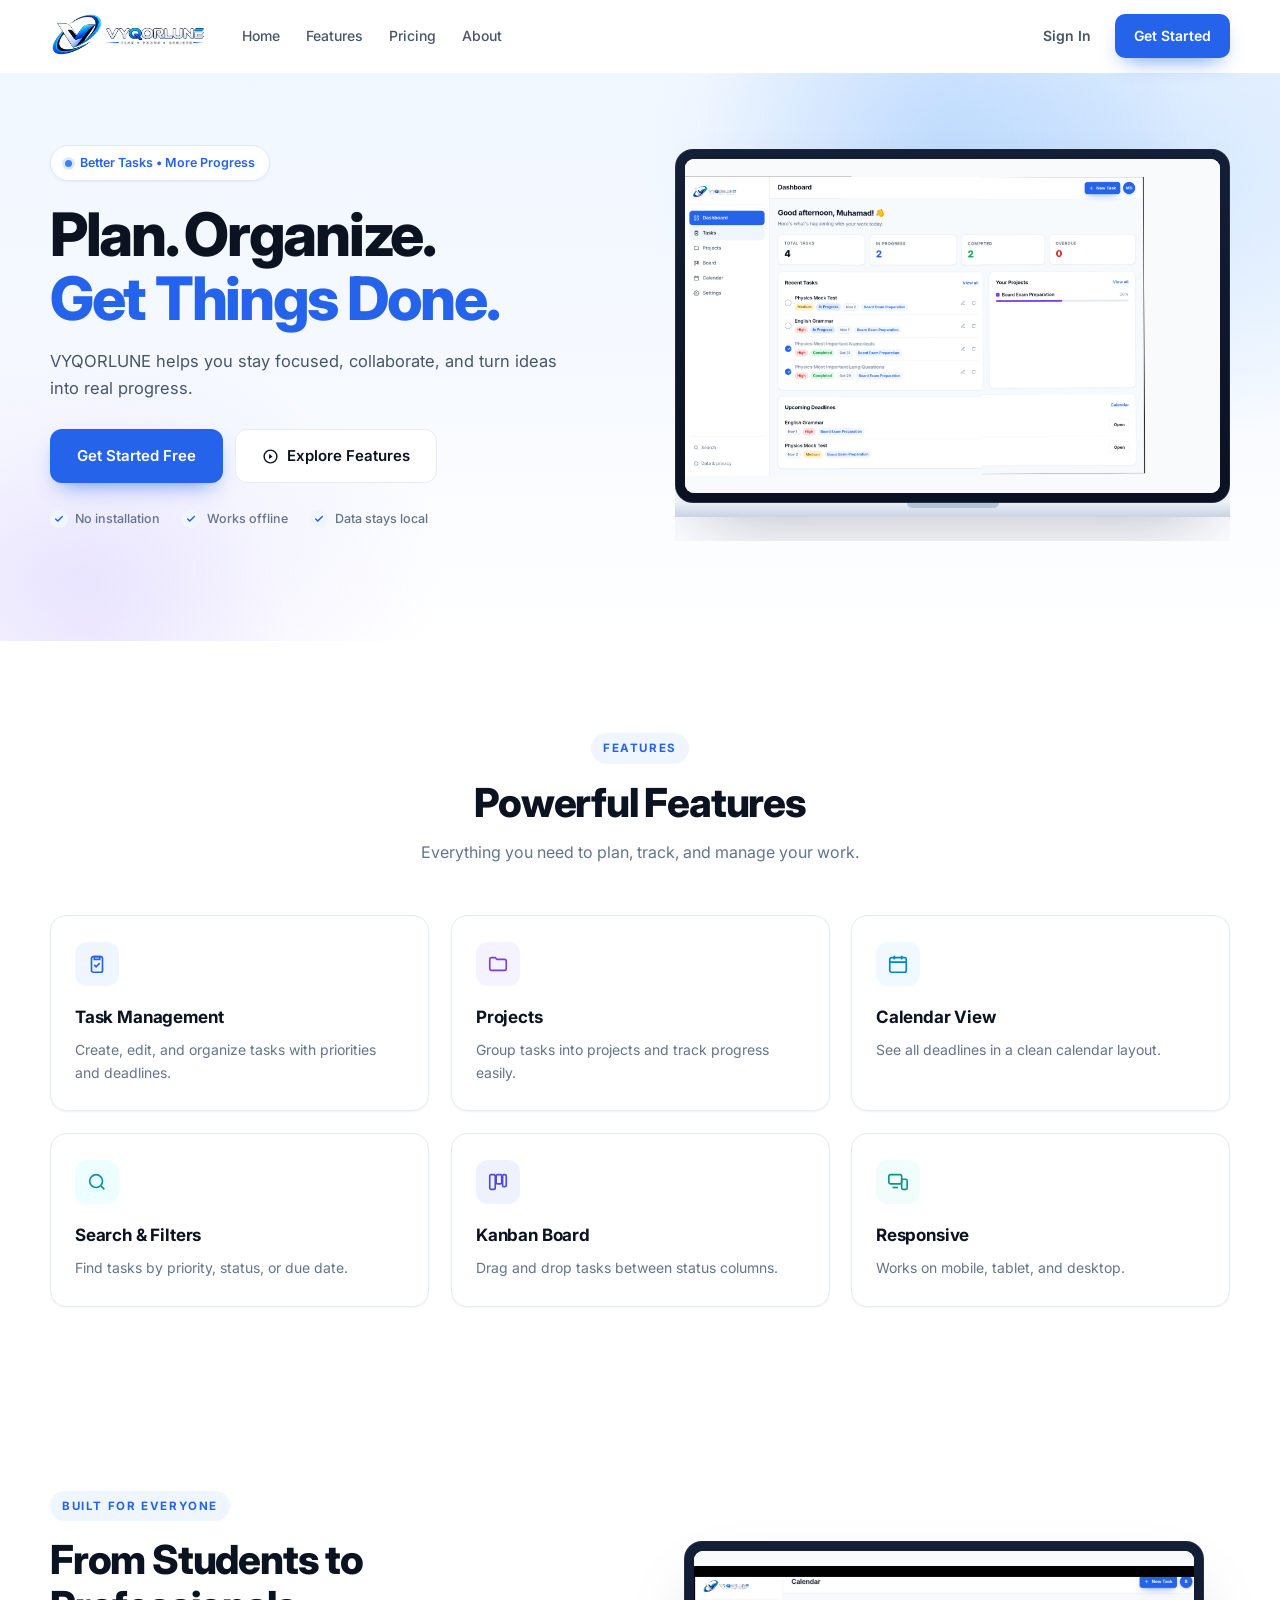
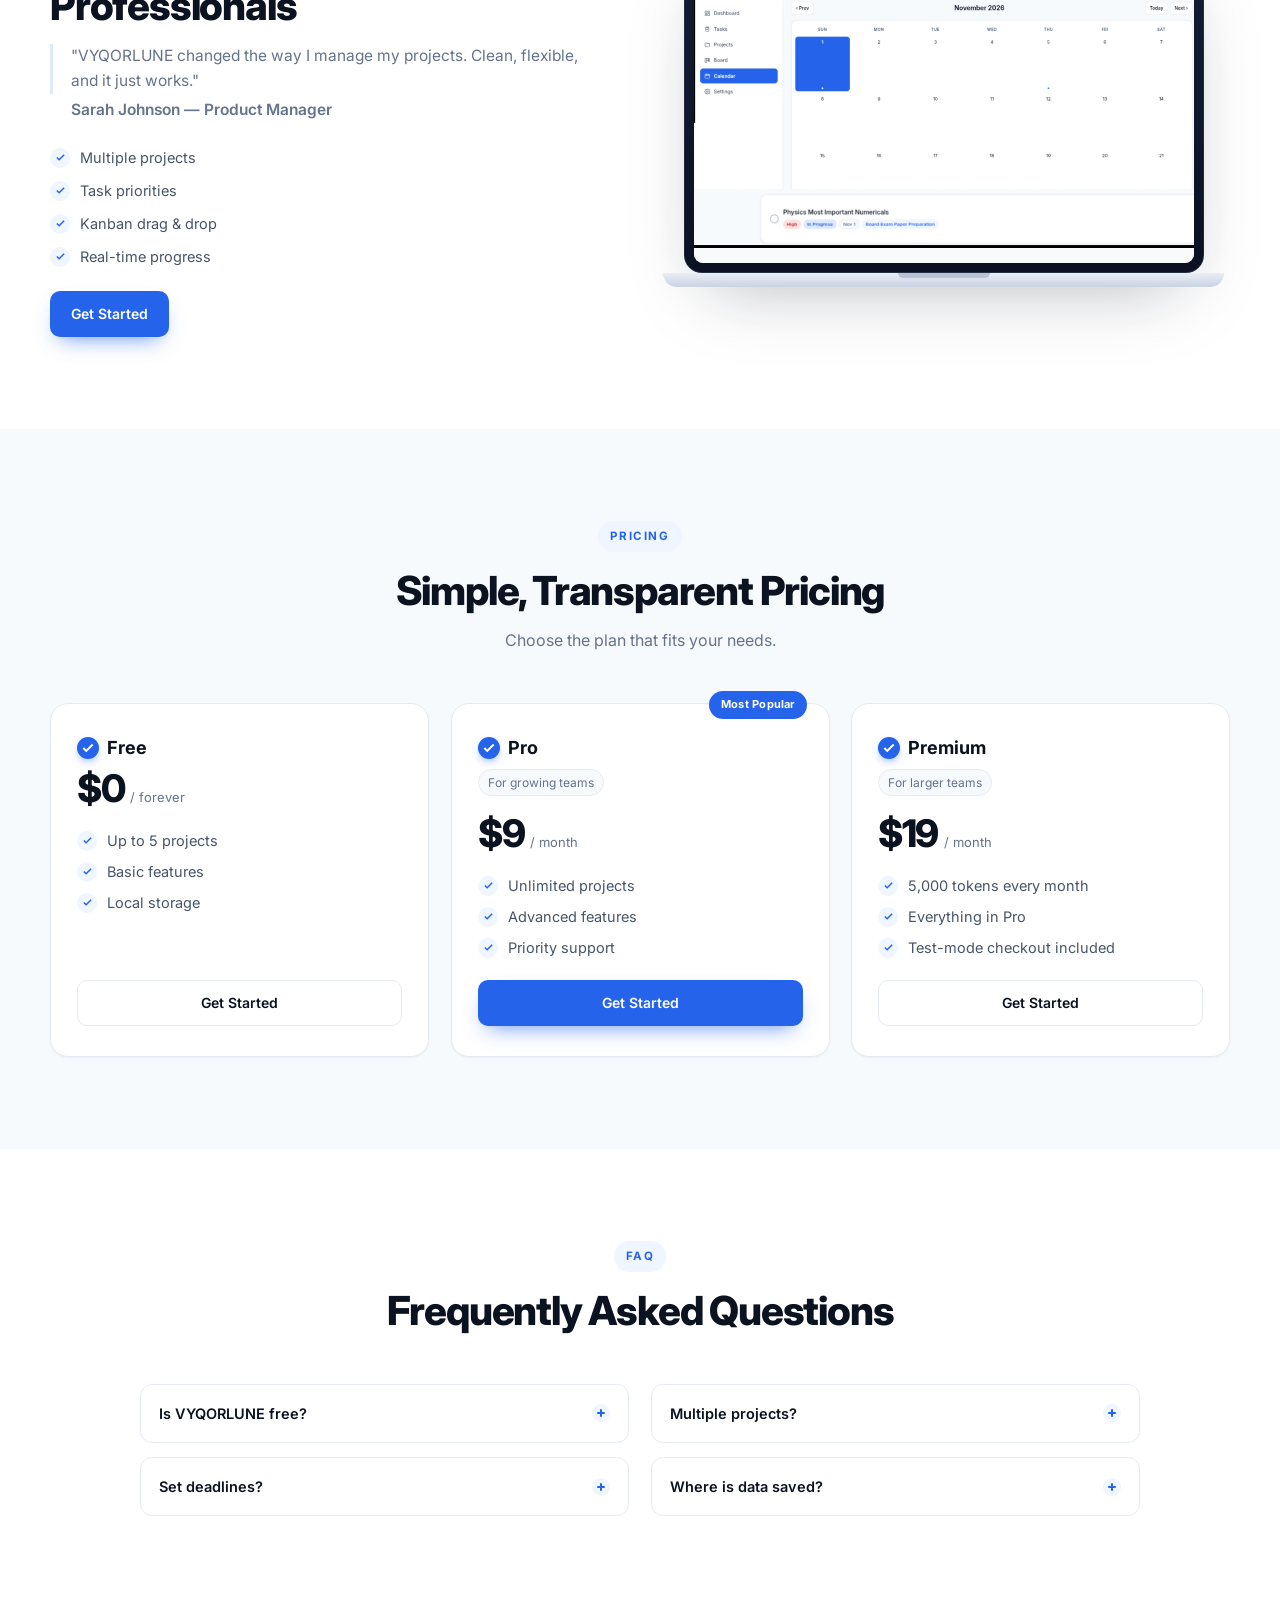
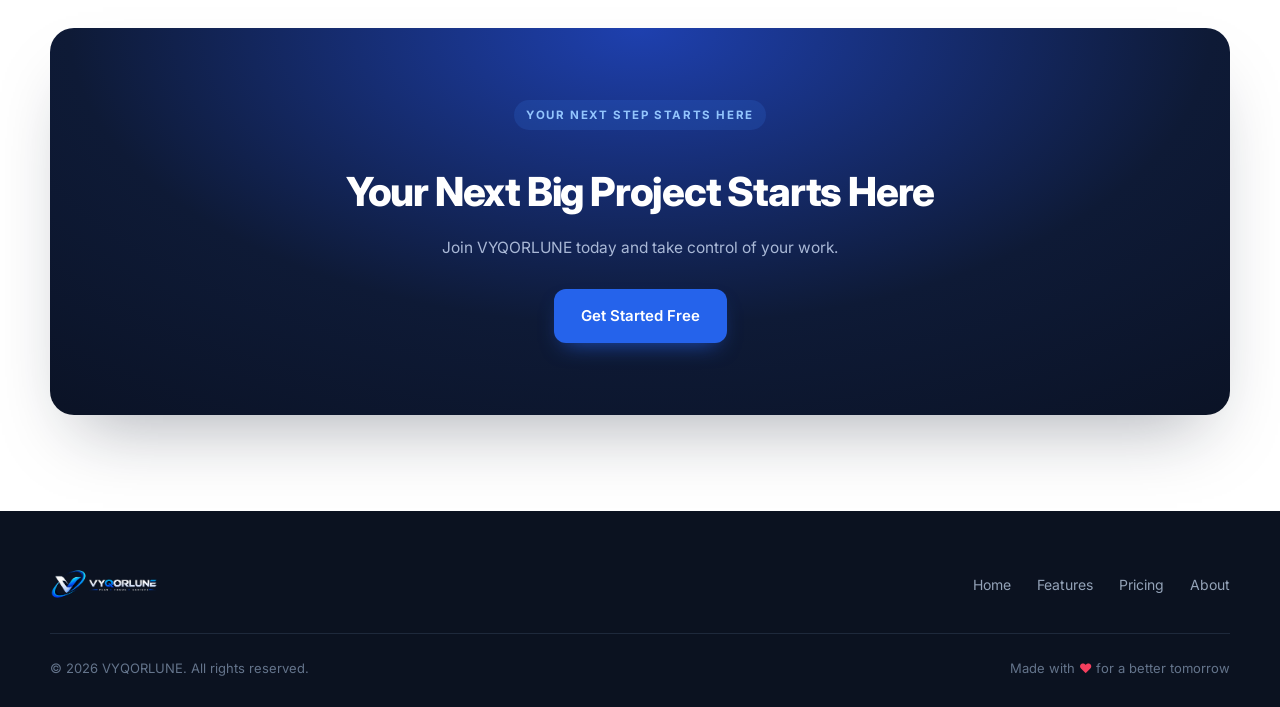
==== commit 04c0a506: "Update Screen shoot" ====
--- a/index.html
+++ b/index.html
@@ -59,6 +59,7 @@
           <div class="laptop-display">
             
             <div class="screenshot-placeholder">
+              <img src="Screen.png" alt="Dashboard" class="app-screenshot" onerror="this.style.display='none'">
               <svg viewBox="0 0 24 24" fill="none" stroke="currentColor" stroke-width="1.5"><rect x="3" y="4" width="18" height="14" rx="2"/><path d="M3 16l5-5 4 4 3-3 6 6"/><circle cx="8" cy="9" r="1.5"/></svg>
               <div class="ph-title">Dashboard Screenshot</div>
               <div class="ph-sub">Preview coming soon</div>
@@ -273,4 +274,4 @@
 })();
 </script>
 </body>
-</html>+</html>
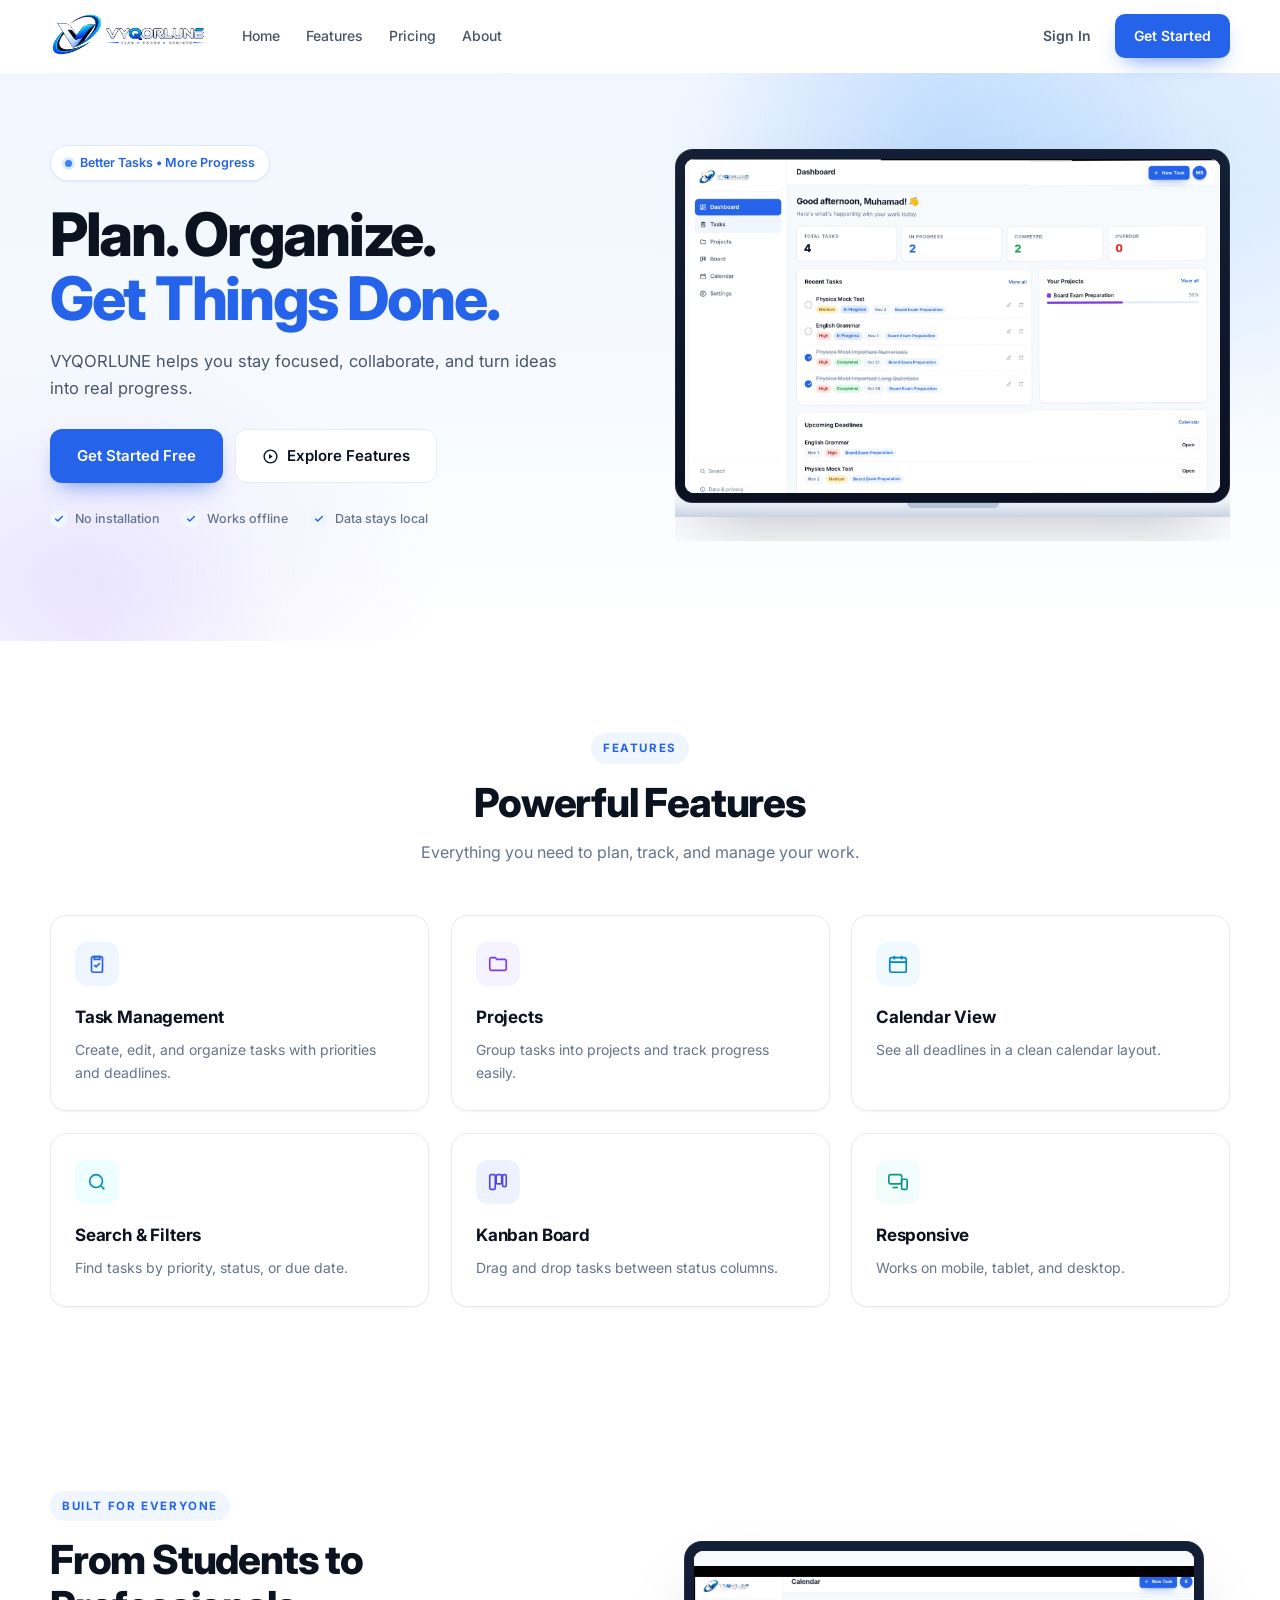
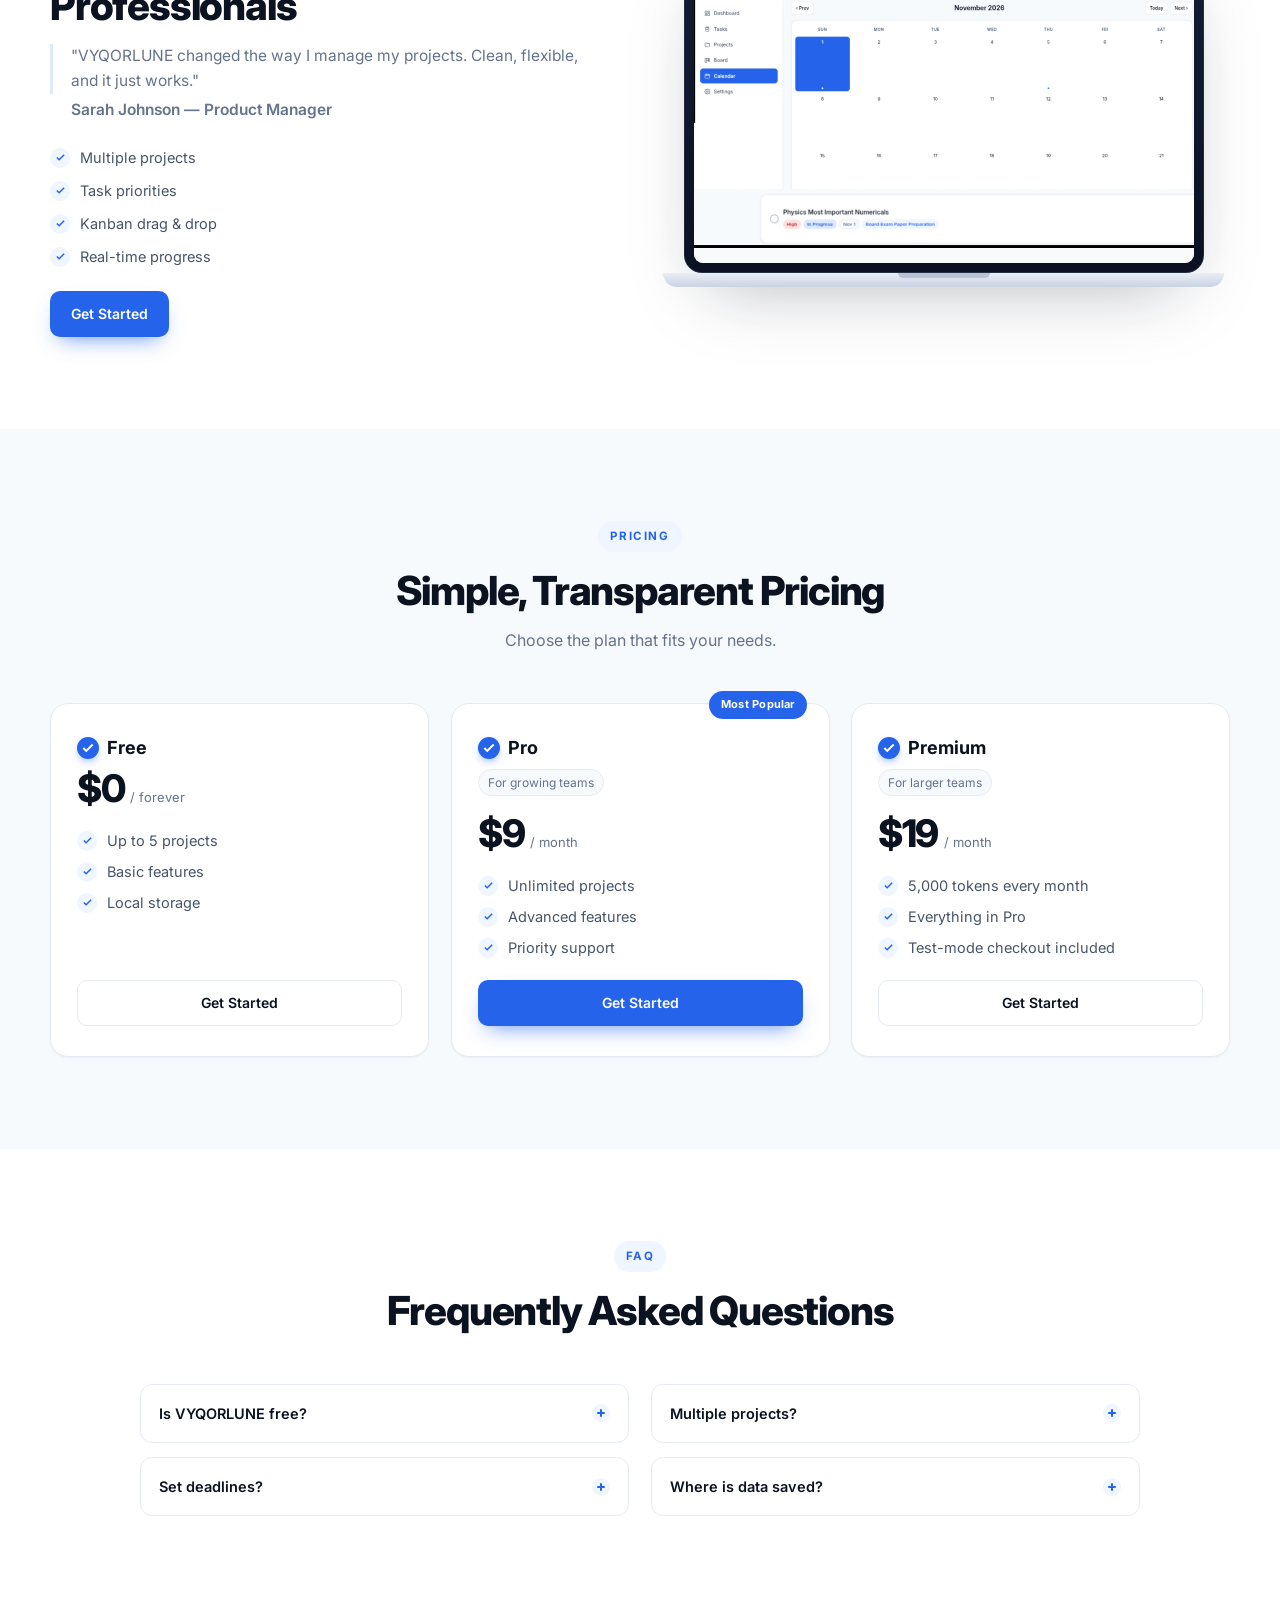
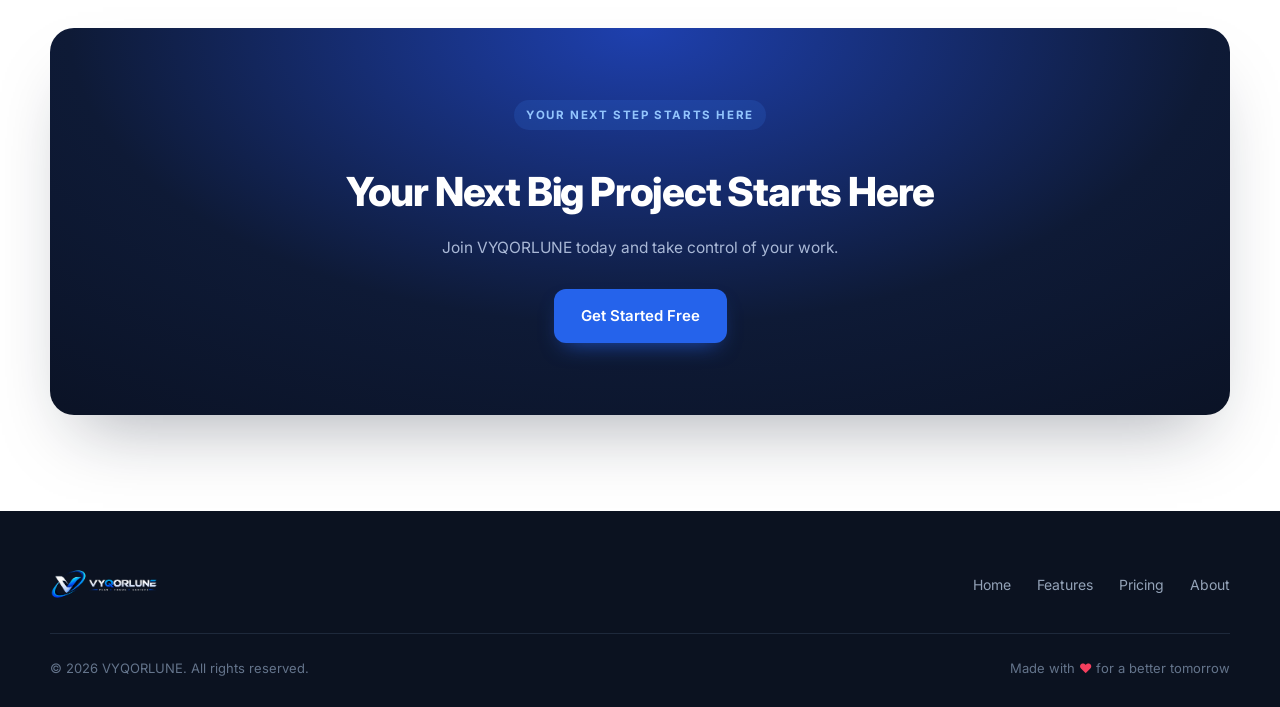
==== commit 4dc100b2: "Update logo , dashboard Screen Shoot" ====
--- a/index.html
+++ b/index.html
@@ -8,6 +8,7 @@
 <link rel="preconnect" href="https://fonts.gstatic.com" crossorigin>
 <link href="https://fonts.googleapis.com/css2?family=Inter:wght@400;500;600;700;800&display=swap" rel="stylesheet">
 <link rel="stylesheet" href="styles.css">
+  <link rel="icon" type="logo" href="web head Logo.png">
 </head>
 <body>
 
@@ -57,9 +58,8 @@
       <div class="device-laptop">
         <div class="laptop-screen">
           <div class="laptop-display">
-            
+            <img src="screen.jpg" alt="Dashboard" class="app-screenshot" onerror="this.style.display='none'">
             <div class="screenshot-placeholder">
-              <img src="Screen.png" alt="Dashboard" class="app-screenshot" onerror="this.style.display='none'">
               <svg viewBox="0 0 24 24" fill="none" stroke="currentColor" stroke-width="1.5"><rect x="3" y="4" width="18" height="14" rx="2"/><path d="M3 16l5-5 4 4 3-3 6 6"/><circle cx="8" cy="9" r="1.5"/></svg>
               <div class="ph-title">Dashboard Screenshot</div>
               <div class="ph-sub">Preview coming soon</div>
@@ -274,4 +274,4 @@
 })();
 </script>
 </body>
-</html>
+</html>
